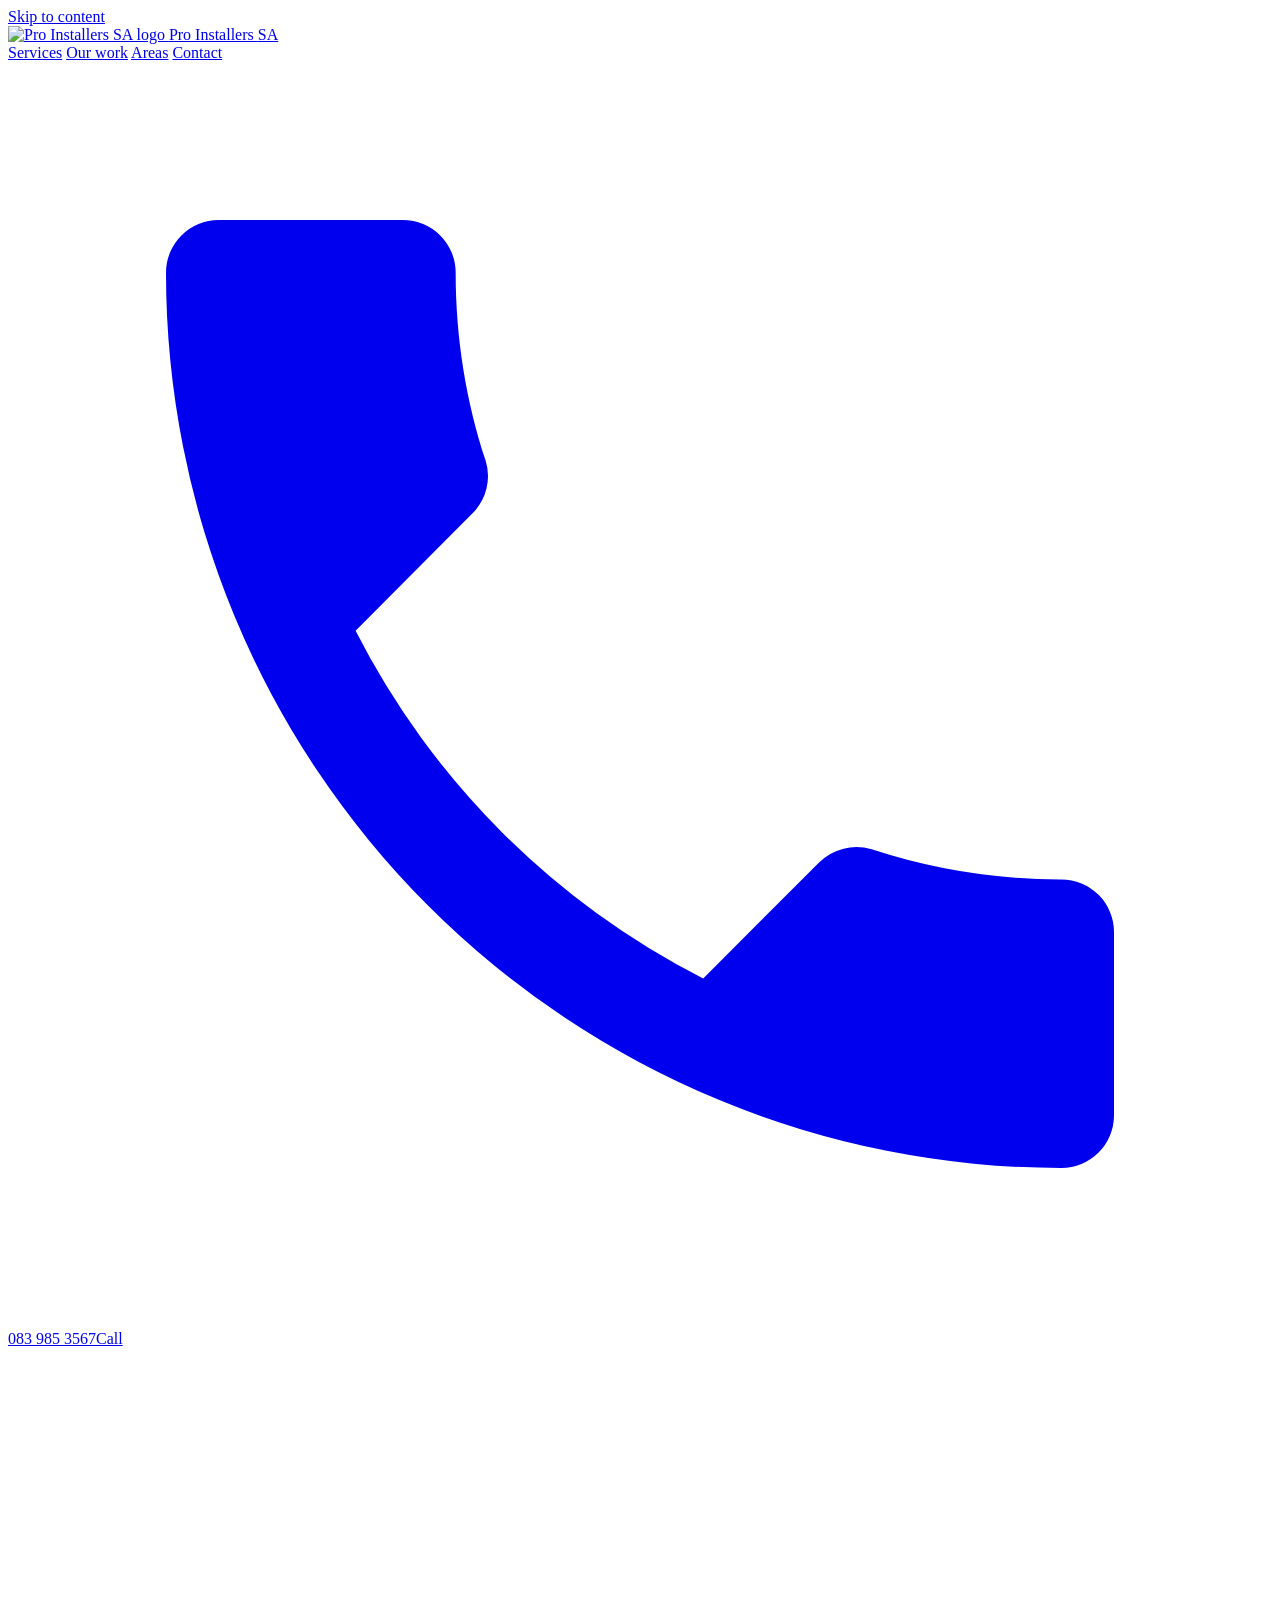
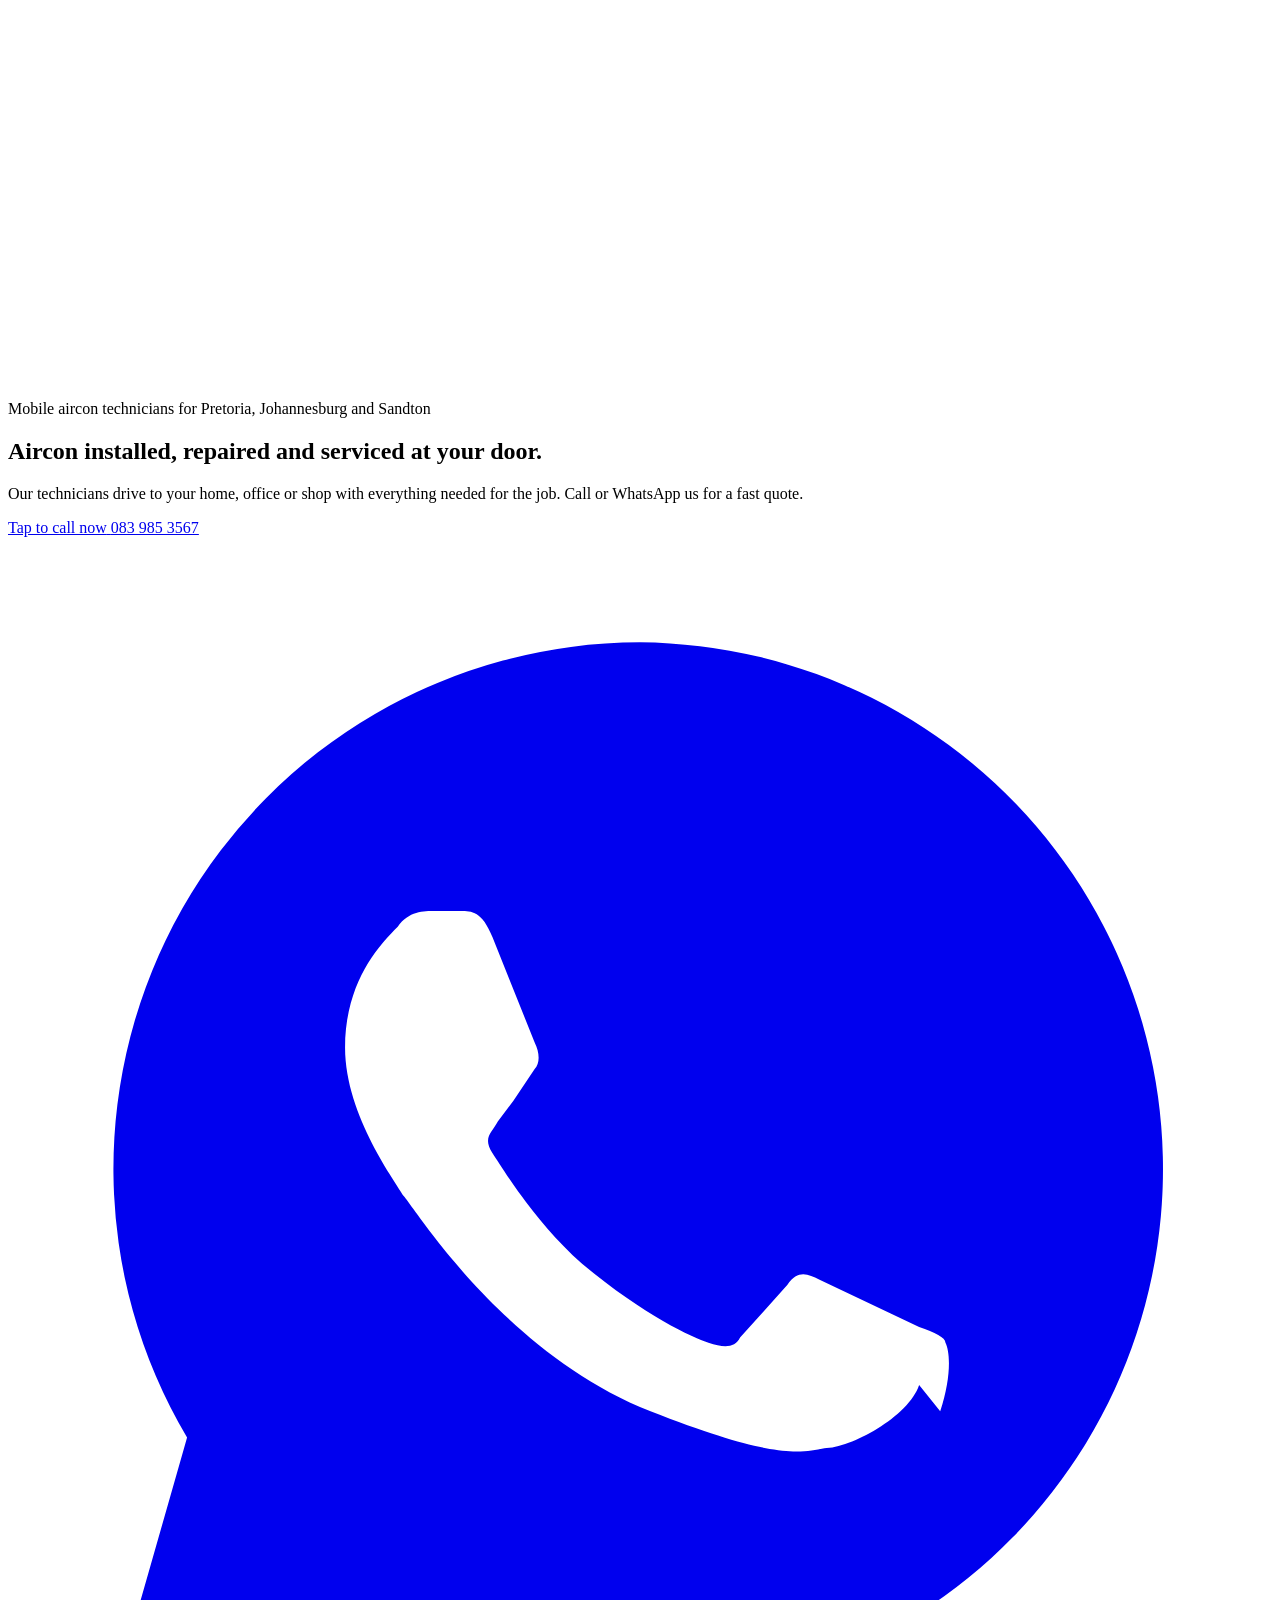
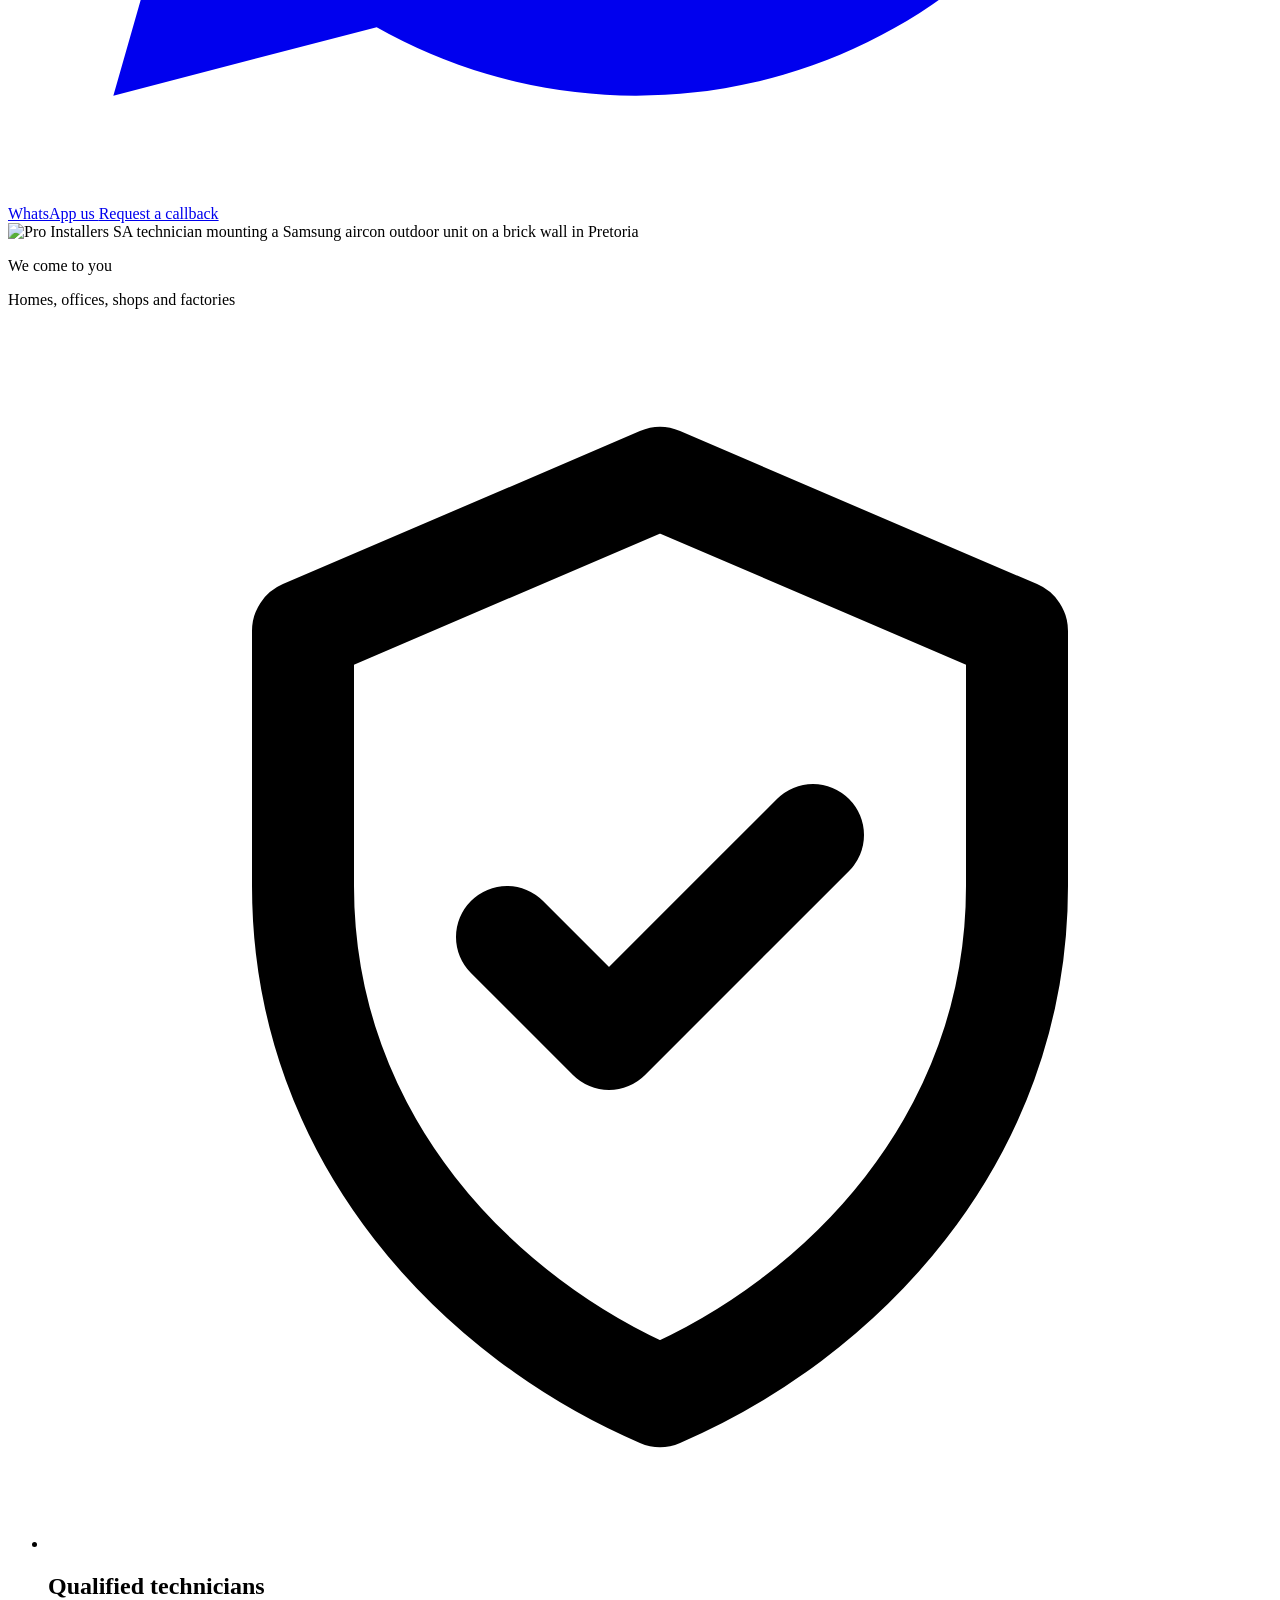
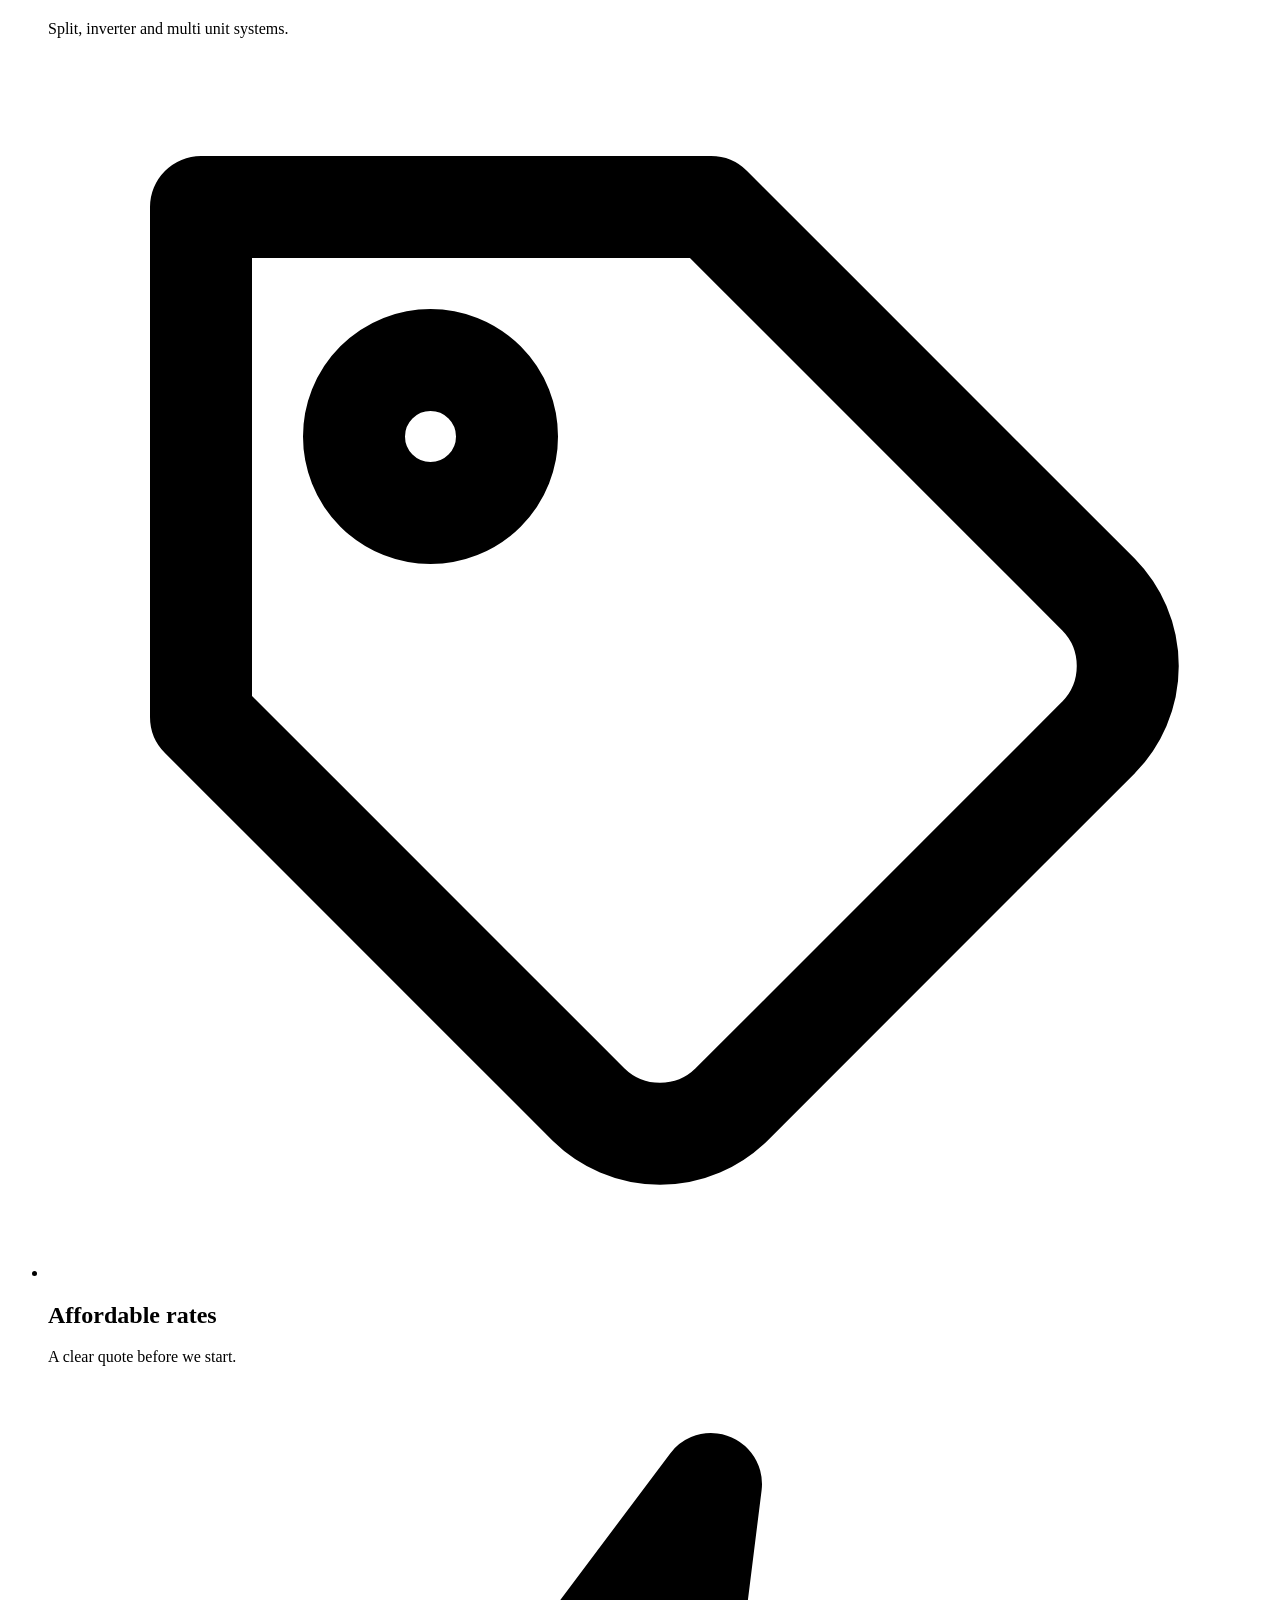
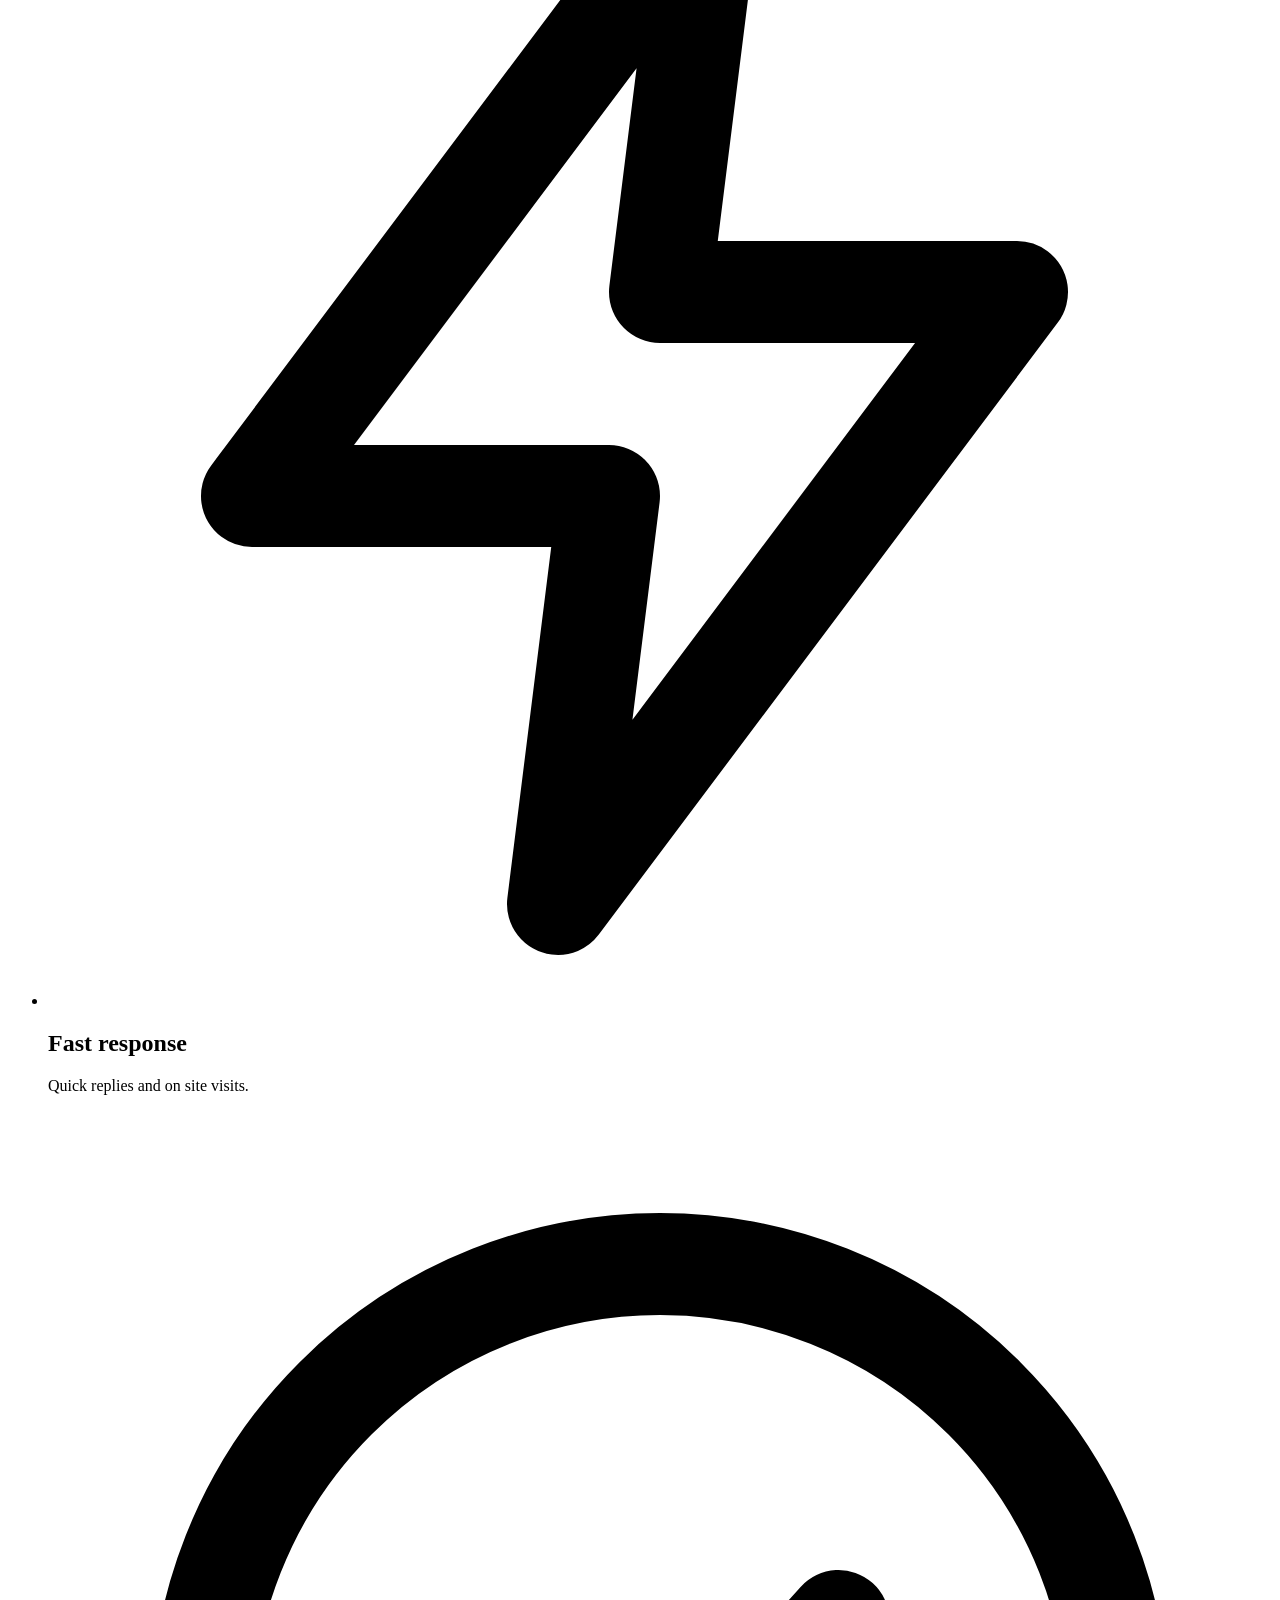
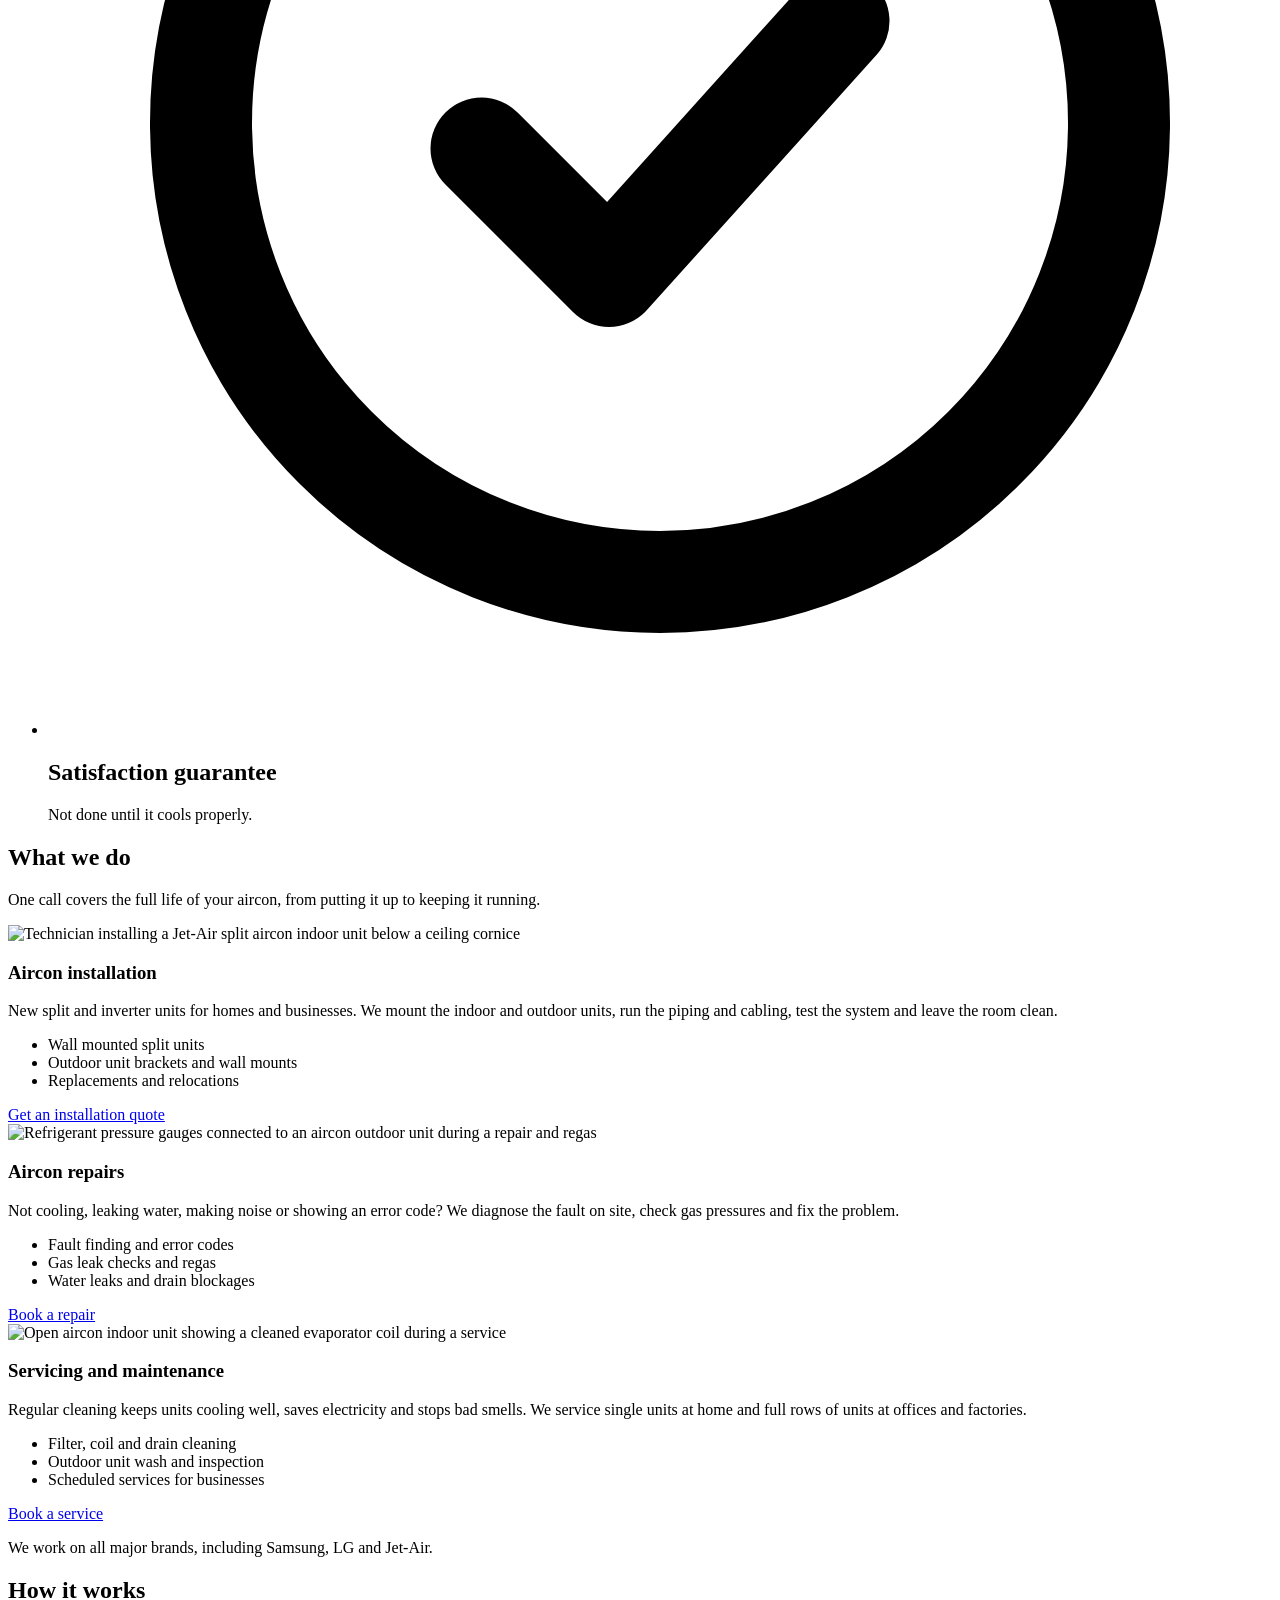
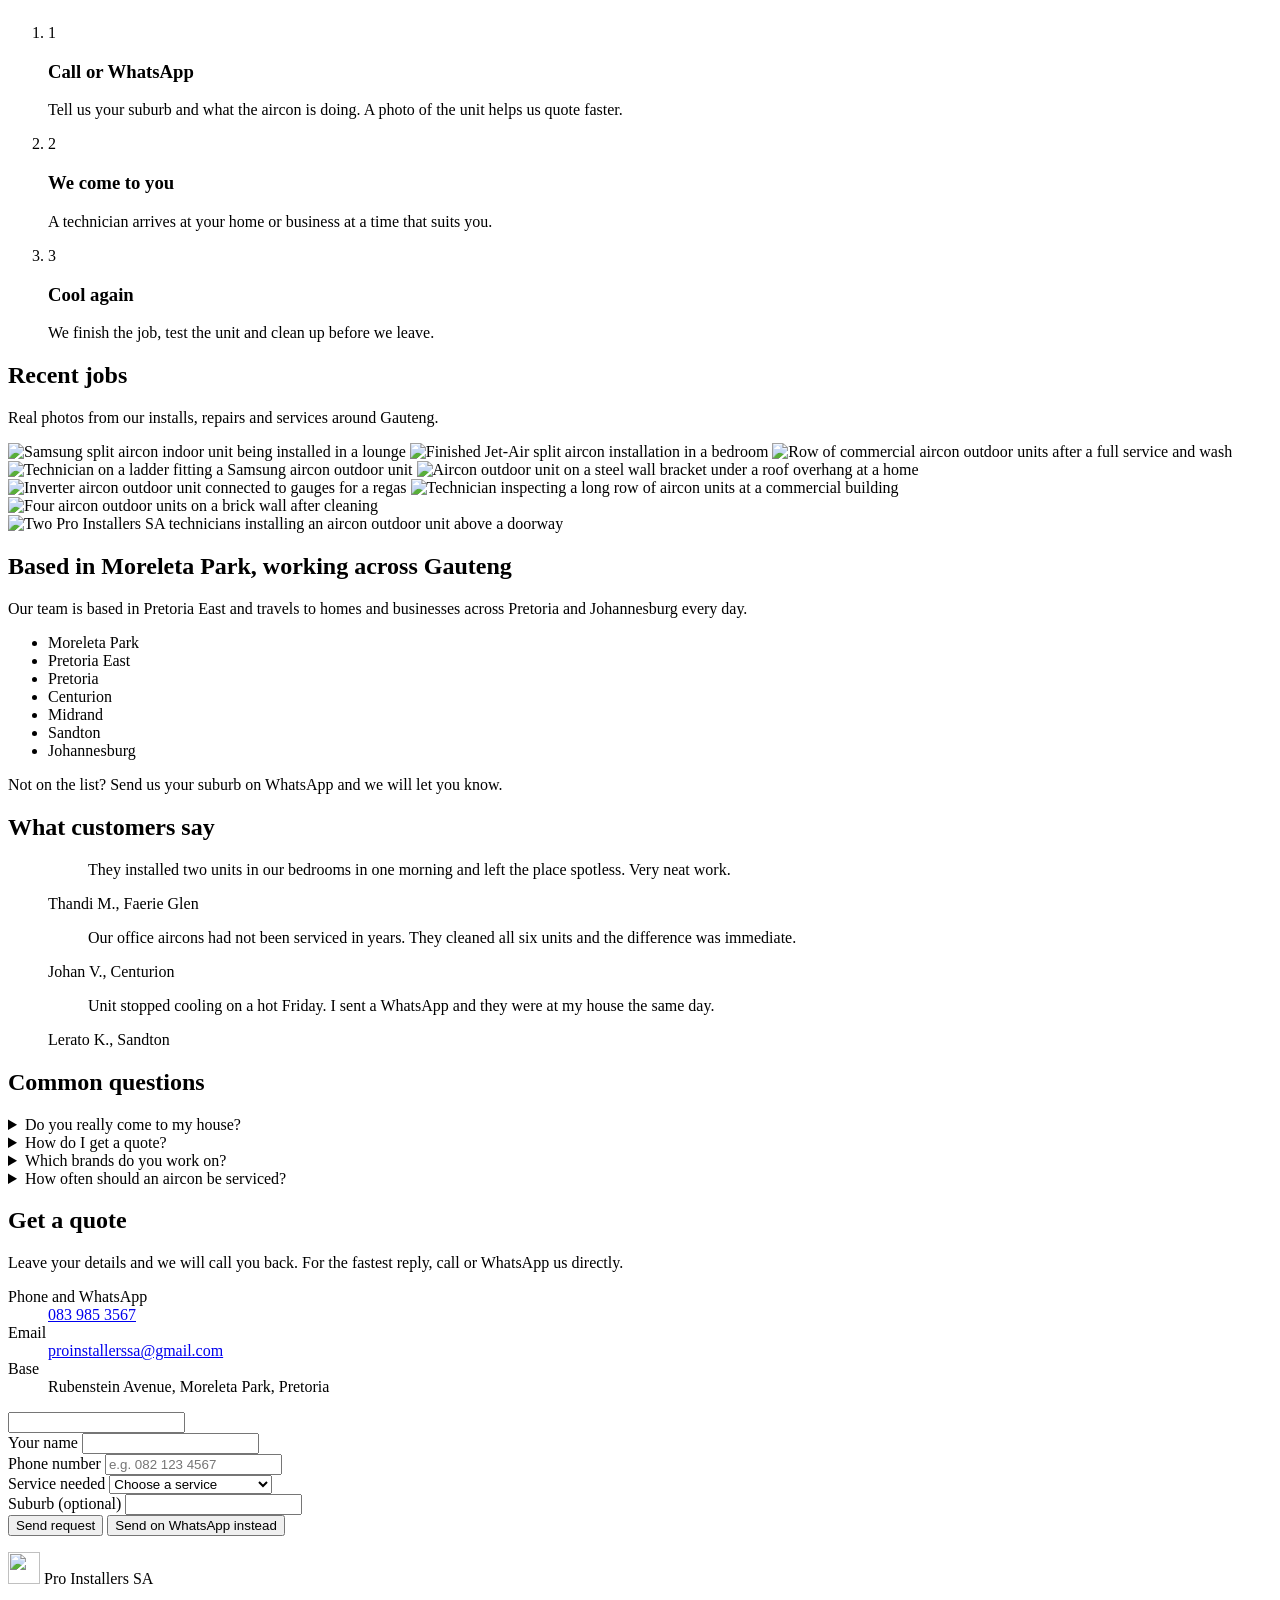
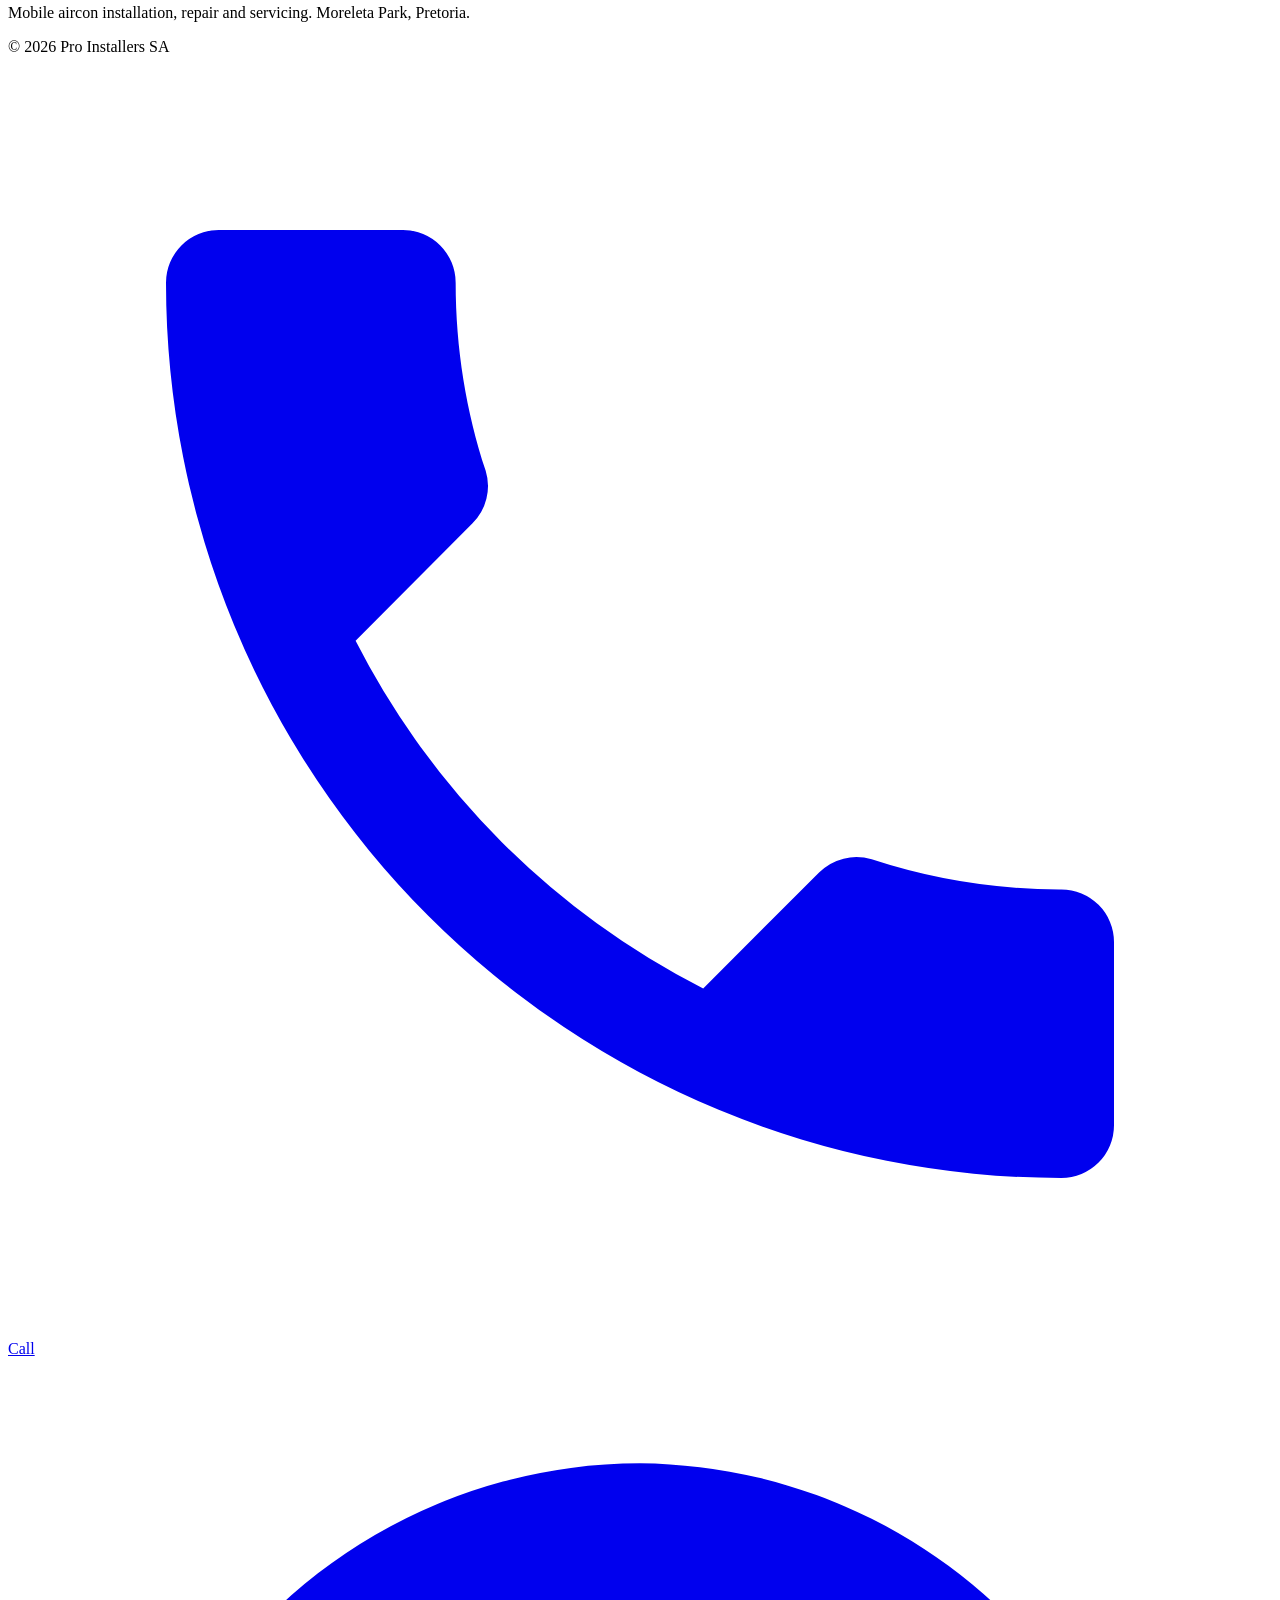
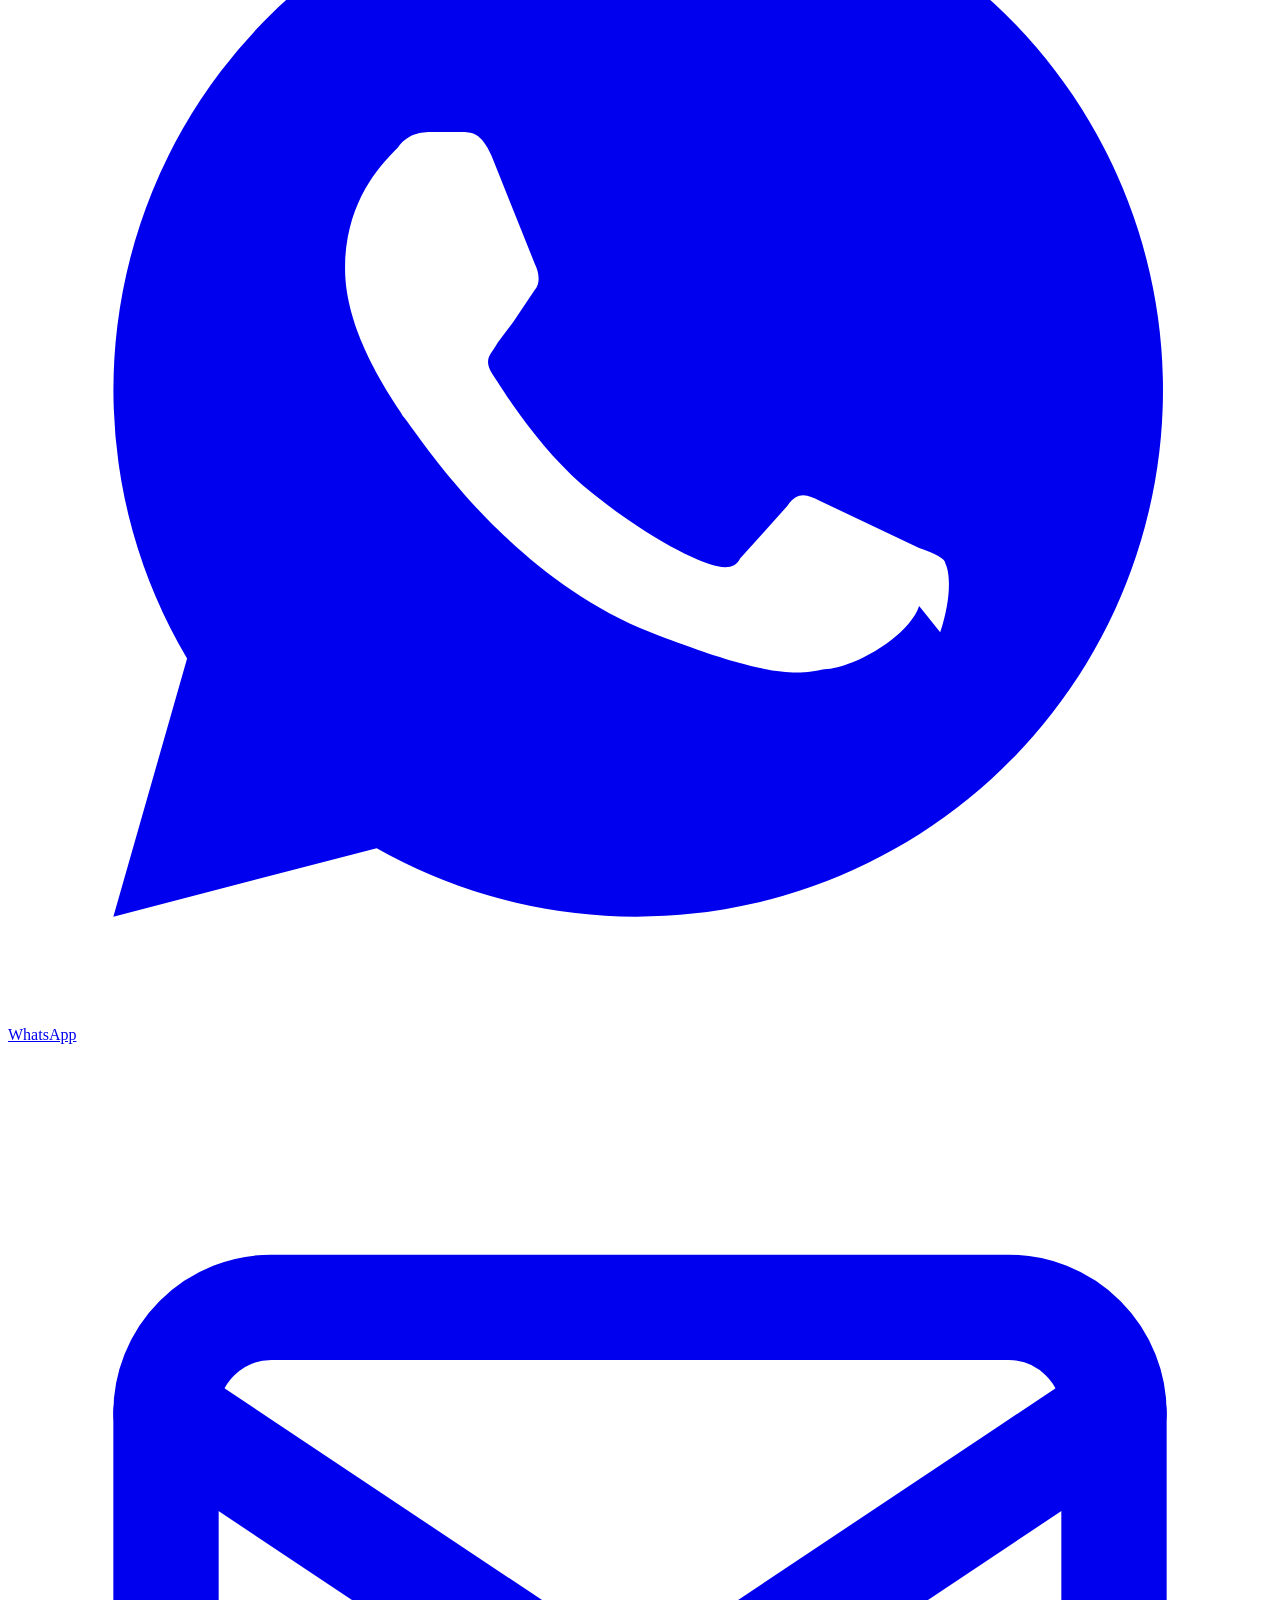
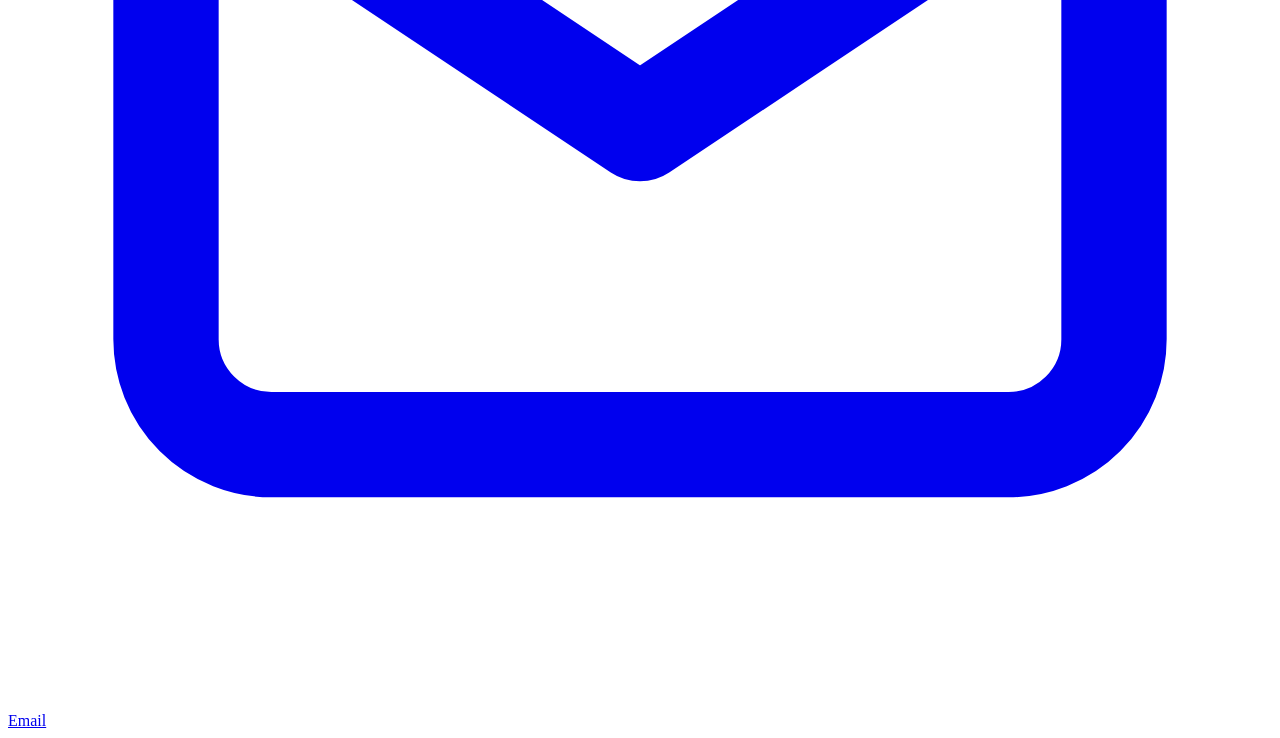
==== index.html @ dfb33213 "Pro Installers Website upload to GitHub" ====
<!doctype html>
<html lang="en-ZA">
<head>
  <meta charset="utf-8">
  <meta name="viewport" content="width=device-width, initial-scale=1, viewport-fit=cover">
  <title>Air Conditioning Installation &amp; Repair Johannesburg | Pro Installers SA</title>
  <meta name="description" content="Mobile AC technicians in Johannesburg. We come to you for installations, repairs, and servicing. Call 083 985 3567 for a fast quote.">
  <link rel="canonical" href="https://instafix.co.za/">
  <meta name="theme-color" content="#0E2A47">

  <!-- Open Graph / social sharing -->
  <meta property="og:type" content="website">
  <meta property="og:site_name" content="Pro Installers SA">
  <meta property="og:title" content="Mobile Aircon Installation, Repair and Servicing | Pro Installers SA">
  <meta property="og:description" content="Mobile AC technicians for Pretoria, Johannesburg and Sandton. We come to you. Call 083 985 3567 for a fast quote.">
  <meta property="og:url" content="https://instafix.co.za/">
  <meta property="og:image" content="https://instafix.co.za/images/og-image.jpg">
  <meta property="og:image:width" content="1200">
  <meta property="og:image:height" content="630">
  <meta property="og:locale" content="en_ZA">
  <meta name="twitter:card" content="summary_large_image">

  <link rel="icon" href="/favicon.svg" type="image/svg+xml">
  <link rel="apple-touch-icon" href="/apple-touch-icon.png">

  <link rel="preconnect" href="https://fonts.googleapis.com">
  <link rel="preconnect" href="https://fonts.gstatic.com" crossorigin>
  <link href="https://fonts.googleapis.com/css2?family=Barlow+Condensed:wght@600;700;800&family=Barlow:wght@400;500;600&display=swap" rel="stylesheet">
  <link rel="preload" as="image" href="/images/hero.jpg">
  <link rel="stylesheet" href="/assets/css/style.css">

  <!-- GOOGLE ADS / ANALYTICS: paste the gtag.js snippet from Google Ads here (see README) -->

  <script type="application/ld+json">
  {
    "@context": "https://schema.org",
    "@type": "HVACBusiness",
    "name": "Pro Installers SA",
    "url": "https://instafix.co.za/",
    "logo": "https://instafix.co.za/images/logo.png",
    "image": "https://instafix.co.za/images/og-image.jpg",
    "description": "Mobile air conditioning installation, repair and maintenance. Technicians come to homes and businesses across Pretoria, Johannesburg and Sandton.",
    "telephone": "+27839853567",
    "email": "proinstallerssa@gmail.com",
    "address": {
      "@type": "PostalAddress",
      "streetAddress": "Rubenstein Avenue",
      "addressLocality": "Moreleta Park",
      "addressRegion": "Gauteng",
      "addressCountry": "ZA"
    },
    "areaServed": [
      {"@type": "City", "name": "Pretoria"},
      {"@type": "City", "name": "Johannesburg"},
      {"@type": "City", "name": "Sandton"},
      {"@type": "City", "name": "Centurion"},
      {"@type": "City", "name": "Midrand"}
    ],
    "hasOfferCatalog": {
      "@type": "OfferCatalog",
      "name": "Air conditioning services",
      "itemListElement": [
        {"@type": "Offer", "itemOffered": {"@type": "Service", "name": "Air conditioner installation"}},
        {"@type": "Offer", "itemOffered": {"@type": "Service", "name": "Air conditioner repair and regas"}},
        {"@type": "Offer", "itemOffered": {"@type": "Service", "name": "Air conditioner servicing and maintenance"}}
      ]
    }
  }
  </script>
</head>
<body class="bg-white text-ink font-body antialiased pb-[calc(4.5rem+env(safe-area-inset-bottom))] lg:pb-0">

  <a href="#main" class="sr-only focus:not-sr-only focus:fixed focus:top-3 focus:left-3 focus:z-50 focus:bg-white focus:px-4 focus:py-2 focus:rounded">Skip to content</a>

  <!-- Header -->
  <header class="sticky top-0 z-40 bg-ink/95 backdrop-blur text-white pt-[env(safe-area-inset-top)]">
    <div class="mx-auto max-w-6xl px-4 h-16 flex items-center justify-between gap-4">
      <a href="#top" class="flex items-center gap-2.5 shrink-0" aria-label="Pro Installers SA home">
        <img src="/images/logo.svg" alt="Pro Installers SA logo" width="36" height="36" class="size-9">
        <span class="font-display font-bold text-xl tracking-wide leading-none">Pro Installers <span class="text-flame-bright">SA</span></span>
      </a>
      <nav class="hidden lg:flex items-center gap-7 text-sm font-medium text-white/80" aria-label="Main">
        <a href="#services" class="hover:text-white">Services</a>
        <a href="#work" class="hover:text-white">Our work</a>
        <a href="#areas" class="hover:text-white">Areas</a>
        <a href="#contact" class="hover:text-white">Contact</a>
      </nav>
      <a href="tel:0839853567" class="btn-call inline-flex items-center gap-2 whitespace-nowrap rounded-full px-4 py-2 text-sm font-semibold" data-track="call_header">
        <svg class="size-4" viewBox="0 0 24 24" fill="currentColor" aria-hidden="true"><path d="M6.6 10.8a15.1 15.1 0 0 0 6.6 6.6l2.2-2.2a1 1 0 0 1 1-.25 11.4 11.4 0 0 0 3.6.57 1 1 0 0 1 1 1V20a1 1 0 0 1-1 1A17 17 0 0 1 3 4a1 1 0 0 1 1-1h3.5a1 1 0 0 1 1 1c0 1.25.2 2.45.57 3.57a1 1 0 0 1-.25 1z"/></svg>
        <span class="hidden sm:inline">083 985 3567</span><span class="sm:hidden">Call</span>
      </a>
    </div>
  </header>

  <main id="main">

    <!-- Hero -->
    <section id="top" class="relative overflow-hidden bg-ink text-white">
      <svg class="absolute -right-24 top-10 w-[36rem] opacity-[0.07] pointer-events-none" viewBox="0 0 400 200" aria-hidden="true">
        <path d="M0 50c50-40 100 40 150 0s100 40 150 0 100 40 150 0M0 100c50-40 100 40 150 0s100 40 150 0 100 40 150 0M0 150c50-40 100 40 150 0s100 40 150 0 100 40 150 0" fill="none" stroke="#fff" stroke-width="14" stroke-linecap="round"/>
      </svg>
      <div class="relative mx-auto max-w-6xl px-4 pt-8 pb-10 md:pt-12 md:pb-14 lg:py-16 grid lg:grid-cols-[1.1fr_0.9fr] gap-8 lg:gap-12 items-center">
        <div>
          <p class="text-ice font-semibold">Mobile aircon technicians for Pretoria, Johannesburg and Sandton</p>
          <h1 class="mt-3 font-display font-extrabold text-[2.6rem] leading-[1.02] sm:text-6xl lg:text-[4.2rem] tracking-tight">
            Aircon installed, repaired and serviced at your door.
          </h1>
          <p class="mt-4 text-lg text-white/80 max-w-xl">
            Our technicians drive to your home, office or shop with everything needed for the job. Call or WhatsApp us for a fast quote.
          </p>

          <a href="tel:0839853567" class="btn-call mt-7 flex sm:inline-flex flex-col items-start rounded-2xl px-6 py-4 shadow-lg shadow-black/30" data-track="call_hero">
            <span class="text-sm font-semibold text-white/85">Tap to call now</span>
            <span class="font-display font-extrabold text-[clamp(2rem,9.5vw,3rem)] whitespace-nowrap leading-none tracking-wide">083 985 3567</span>
          </a>
          <div class="mt-3 flex flex-wrap gap-3">
            <a href="https://wa.me/27839853567?text=Hi%20Pro%20Installers%20SA%2C%20I%20need%20help%20with%20my%20aircon." class="btn-wa inline-flex items-center gap-2 rounded-full px-5 py-3 font-semibold" data-track="whatsapp_hero">
              <svg class="size-5" viewBox="0 0 24 24" fill="currentColor" aria-hidden="true"><path d="M12 2a10 10 0 0 0-8.6 15.1L2 22l5-1.3A10 10 0 1 0 12 2zm5.3 14.1c-.2.6-1.3 1.2-1.8 1.2-.5.1-1 .2-3.3-.7-2.8-1.1-4.5-3.9-4.7-4.1-.1-.2-1.1-1.5-1.1-2.8s.7-2 1-2.3c.2-.3.5-.3.7-.3h.5c.2 0 .4 0 .6.5l.8 2c.1.2.1.4 0 .5l-.4.6-.3.4c-.1.2-.3.3-.1.6.2.3.8 1.3 1.7 2.1 1.2 1 2.1 1.4 2.4 1.5.3.1.5.1.6-.1l.9-1c.2-.3.4-.2.6-.1l1.9.9c.3.1.5.2.5.3.1.2.1.7-.1 1.3z"/></svg>
              WhatsApp us
            </a>
            <a href="#contact" class="inline-flex items-center rounded-full px-5 py-3 font-semibold border border-white/30 hover:bg-white/10">Request a callback</a>
          </div>
        </div>

        <div class="relative">
          <img src="/images/hero.jpg" width="960" height="1280"
               alt="Pro Installers SA technician mounting a Samsung aircon outdoor unit on a brick wall in Pretoria"
               class="w-full max-h-[34rem] md:max-h-[26rem] lg:max-h-[34rem] object-cover object-[center_30%] rounded-3xl ring-1 ring-white/10" fetchpriority="high">
          <div class="absolute left-4 bottom-4 right-4 sm:right-auto bg-white text-ink rounded-2xl px-4 py-3 shadow-xl">
            <p class="font-display font-bold text-lg leading-tight">We come to you</p>
            <p class="text-sm text-ink/70">Homes, offices, shops and factories</p>
          </div>
        </div>
      </div>
    </section>

    <!-- Trust signals -->
    <section aria-label="Why choose us" class="bg-frost border-b border-ink/5">
      <ul class="mx-auto max-w-6xl px-4 py-8 grid grid-cols-2 lg:grid-cols-4 gap-x-5 gap-y-6">
        <li class="flex gap-3">
          <svg class="size-7 shrink-0 text-sky" viewBox="0 0 24 24" fill="none" stroke="currentColor" stroke-width="2" stroke-linecap="round" stroke-linejoin="round" aria-hidden="true"><path d="M12 3l7 3v5c0 5-3.5 8.5-7 10-3.5-1.5-7-5-7-10V6z"/><path d="M9 12l2 2 4-4"/></svg>
          <div><h2 class="font-display font-bold text-lg leading-tight">Qualified technicians</h2><p class="text-sm text-ink/70 mt-1">Split, inverter and multi unit systems.</p></div>
        </li>
        <li class="flex gap-3">
          <svg class="size-7 shrink-0 text-sky" viewBox="0 0 24 24" fill="none" stroke="currentColor" stroke-width="2" stroke-linecap="round" stroke-linejoin="round" aria-hidden="true"><path d="M20.6 13.4l-7.2 7.2a2 2 0 0 1-2.8 0L3 13V3h10l7.6 7.6a2 2 0 0 1 0 2.8z"/><circle cx="7.5" cy="7.5" r="1.5"/></svg>
          <div><h2 class="font-display font-bold text-lg leading-tight">Affordable rates</h2><p class="text-sm text-ink/70 mt-1">A clear quote before we start.</p></div>
        </li>
        <li class="flex gap-3">
          <svg class="size-7 shrink-0 text-sky" viewBox="0 0 24 24" fill="none" stroke="currentColor" stroke-width="2" stroke-linecap="round" stroke-linejoin="round" aria-hidden="true"><path d="M13 2L4 14h7l-1 8 9-12h-7z"/></svg>
          <div><h2 class="font-display font-bold text-lg leading-tight">Fast response</h2><p class="text-sm text-ink/70 mt-1">Quick replies and on site visits.</p></div>
        </li>
        <li class="flex gap-3">
          <svg class="size-7 shrink-0 text-sky" viewBox="0 0 24 24" fill="none" stroke="currentColor" stroke-width="2" stroke-linecap="round" stroke-linejoin="round" aria-hidden="true"><circle cx="12" cy="12" r="9"/><path d="M8.5 12.5l2.5 2.5 4.5-5"/></svg>
          <div><h2 class="font-display font-bold text-lg leading-tight">Satisfaction guarantee</h2><p class="text-sm text-ink/70 mt-1">Not done until it cools properly.</p></div>
        </li>
      </ul>
    </section>

    <!-- Services -->
    <section id="services" class="scroll-mt-16 mx-auto max-w-6xl px-4 py-14 md:py-20">
      <h2 class="font-display font-extrabold text-4xl md:text-5xl tracking-tight">What we do</h2>
      <p class="mt-3 text-lg text-ink/70 max-w-2xl">One call covers the full life of your aircon, from putting it up to keeping it running.</p>

      <div class="mt-10 grid gap-10 lg:gap-8 lg:grid-cols-3">
        <article class="flex flex-col md:grid md:grid-cols-[2fr_3fr] md:gap-8 lg:flex lg:gap-0">
          <img src="/images/service-install.jpg" width="800" height="600" loading="lazy" class="rounded-2xl aspect-[4/3] w-full object-cover"
               alt="Technician installing a Jet-Air split aircon indoor unit below a ceiling cornice">
          <div class="flex flex-col">
          <h3 class="mt-5 md:mt-0 lg:mt-5 font-display font-bold text-2xl">Aircon installation</h3>
          <p class="mt-2 text-ink/75">New split and inverter units for homes and businesses. We mount the indoor and outdoor units, run the piping and cabling, test the system and leave the room clean.</p>
          <ul class="mt-3 space-y-1 text-sm text-ink/80">
            <li class="tick">Wall mounted split units</li>
            <li class="tick">Outdoor unit brackets and wall mounts</li>
            <li class="tick">Replacements and relocations</li>
          </ul>
          <a href="https://wa.me/27839853567?text=Hi%20Pro%20Installers%20SA%2C%20I%20would%20like%20a%20quote%20for%20an%20aircon%20installation." class="lg:mt-auto pt-5 font-semibold text-flame underline underline-offset-4 decoration-2 hover:text-flame-dark" data-track="whatsapp_install">Get an installation quote</a>
          </div>
        </article>

        <article class="flex flex-col md:grid md:grid-cols-[2fr_3fr] md:gap-8 lg:flex lg:gap-0">
          <img src="/images/service-repair.jpg" width="800" height="600" loading="lazy" class="rounded-2xl aspect-[4/3] w-full object-cover"
               alt="Refrigerant pressure gauges connected to an aircon outdoor unit during a repair and regas">
          <div class="flex flex-col">
          <h3 class="mt-5 md:mt-0 lg:mt-5 font-display font-bold text-2xl">Aircon repairs</h3>
          <p class="mt-2 text-ink/75">Not cooling, leaking water, making noise or showing an error code? We diagnose the fault on site, check gas pressures and fix the problem.</p>
          <ul class="mt-3 space-y-1 text-sm text-ink/80">
            <li class="tick">Fault finding and error codes</li>
            <li class="tick">Gas leak checks and regas</li>
            <li class="tick">Water leaks and drain blockages</li>
          </ul>
          <a href="https://wa.me/27839853567?text=Hi%20Pro%20Installers%20SA%2C%20my%20aircon%20needs%20a%20repair." class="lg:mt-auto pt-5 font-semibold text-flame underline underline-offset-4 decoration-2 hover:text-flame-dark" data-track="whatsapp_repair">Book a repair</a>
          </div>
        </article>

        <article class="flex flex-col md:grid md:grid-cols-[2fr_3fr] md:gap-8 lg:flex lg:gap-0">
          <img src="/images/service-maintenance.jpg" width="800" height="600" loading="lazy" class="rounded-2xl aspect-[4/3] w-full object-cover"
               alt="Open aircon indoor unit showing a cleaned evaporator coil during a service">
          <div class="flex flex-col">
          <h3 class="mt-5 md:mt-0 lg:mt-5 font-display font-bold text-2xl">Servicing and maintenance</h3>
          <p class="mt-2 text-ink/75">Regular cleaning keeps units cooling well, saves electricity and stops bad smells. We service single units at home and full rows of units at offices and factories.</p>
          <ul class="mt-3 space-y-1 text-sm text-ink/80">
            <li class="tick">Filter, coil and drain cleaning</li>
            <li class="tick">Outdoor unit wash and inspection</li>
            <li class="tick">Scheduled services for businesses</li>
          </ul>
          <a href="https://wa.me/27839853567?text=Hi%20Pro%20Installers%20SA%2C%20I%20would%20like%20to%20book%20an%20aircon%20service." class="lg:mt-auto pt-5 font-semibold text-flame underline underline-offset-4 decoration-2 hover:text-flame-dark" data-track="whatsapp_service">Book a service</a>
          </div>
        </article>
      </div>

      <p class="mt-10 text-ink/70">We work on all major brands, including Samsung, LG and Jet-Air.</p>
    </section>

    <!-- How it works -->
    <section class="bg-ink text-white">
      <div class="mx-auto max-w-6xl px-4 py-14 md:py-16">
        <h2 class="font-display font-extrabold text-4xl md:text-5xl tracking-tight">How it works</h2>
        <ol class="mt-8 grid gap-8 md:grid-cols-3">
          <li>
            <span class="font-display font-extrabold text-6xl text-flame-bright leading-none">1</span>
            <h3 class="mt-2 font-display font-bold text-2xl">Call or WhatsApp</h3>
            <p class="mt-1 text-white/75">Tell us your suburb and what the aircon is doing. A photo of the unit helps us quote faster.</p>
          </li>
          <li>
            <span class="font-display font-extrabold text-6xl text-flame-bright leading-none">2</span>
            <h3 class="mt-2 font-display font-bold text-2xl">We come to you</h3>
            <p class="mt-1 text-white/75">A technician arrives at your home or business at a time that suits you.</p>
          </li>
          <li>
            <span class="font-display font-extrabold text-6xl text-flame-bright leading-none">3</span>
            <h3 class="mt-2 font-display font-bold text-2xl">Cool again</h3>
            <p class="mt-1 text-white/75">We finish the job, test the unit and clean up before we leave.</p>
          </li>
        </ol>
      </div>
    </section>

    <!-- Recent work -->
    <section id="work" class="scroll-mt-16 mx-auto max-w-6xl px-4 py-14 md:py-20">
      <h2 class="font-display font-extrabold text-4xl md:text-5xl tracking-tight">Recent jobs</h2>
      <p class="mt-3 text-lg text-ink/70 max-w-2xl">Real photos from our installs, repairs and services around Gauteng.</p>
      <div class="mt-8 grid grid-cols-2 md:grid-cols-4 gap-2 sm:gap-3">
        <img src="/images/work/indoor-unit-install.jpg" width="800" height="800" loading="lazy" class="rounded-xl aspect-square object-cover" alt="Samsung split aircon indoor unit being installed in a lounge">
        <img src="/images/work/jet-air-split-unit.jpg" width="800" height="800" loading="lazy" class="rounded-xl aspect-square object-cover" alt="Finished Jet-Air split aircon installation in a bedroom">
        <img src="/images/work/commercial-units-serviced.jpg" width="800" height="800" loading="lazy" class="rounded-xl aspect-square object-cover" alt="Row of commercial aircon outdoor units after a full service and wash">
        <img src="/images/work/samsung-outdoor-unit.jpg" width="800" height="800" loading="lazy" class="rounded-xl aspect-square object-cover" alt="Technician on a ladder fitting a Samsung aircon outdoor unit">
        <img src="/images/work/outdoor-unit-bracket.jpg" width="800" height="800" loading="lazy" class="rounded-xl aspect-square object-cover" alt="Aircon outdoor unit on a steel wall bracket under a roof overhang at a home">
        <img src="/images/work/inverter-regas.jpg" width="800" height="800" loading="lazy" class="rounded-xl aspect-square object-cover" alt="Inverter aircon outdoor unit connected to gauges for a regas">
        <img src="/images/work/commercial-site.jpg" width="800" height="800" loading="lazy" class="rounded-xl aspect-square object-cover" alt="Technician inspecting a long row of aircon units at a commercial building">
        <img src="/images/work/units-after-cleaning.jpg" width="800" height="800" loading="lazy" class="rounded-xl aspect-square object-cover" alt="Four aircon outdoor units on a brick wall after cleaning">
      </div>
    </section>

    <!-- Team + areas -->
    <section id="areas" class="scroll-mt-16 bg-frost">
      <div class="mx-auto max-w-6xl px-4 py-14 md:py-20 grid lg:grid-cols-2 gap-10 items-center">
        <img src="/images/team.jpg" width="750" height="1000" loading="lazy" class="rounded-3xl w-full max-h-[32rem] md:max-h-[24rem] lg:max-h-[32rem] object-cover object-[center_25%]"
             alt="Two Pro Installers SA technicians installing an aircon outdoor unit above a doorway">
        <div>
          <h2 class="font-display font-extrabold text-4xl md:text-5xl tracking-tight">Based in Moreleta Park, working across Gauteng</h2>
          <p class="mt-4 text-lg text-ink/75">Our team is based in Pretoria East and travels to homes and businesses across Pretoria and Johannesburg every day.</p>
          <ul class="mt-6 flex flex-wrap gap-2" aria-label="Service areas">
            <li class="area">Moreleta Park</li>
            <li class="area">Pretoria East</li>
            <li class="area">Pretoria</li>
            <li class="area">Centurion</li>
            <li class="area">Midrand</li>
            <li class="area">Sandton</li>
            <li class="area">Johannesburg</li>
          </ul>
          <p class="mt-5 text-ink/70">Not on the list? Send us your suburb on WhatsApp and we will let you know.</p>
        </div>
      </div>
    </section>

    <!-- Testimonials: PLACEHOLDERS. Replace with real Google reviews before running ads (see README). -->
    <section class="mx-auto max-w-6xl px-4 py-14 md:py-20">
      <h2 class="font-display font-extrabold text-4xl md:text-5xl tracking-tight">What customers say</h2>
      <div class="mt-8 grid gap-6 lg:grid-cols-3">
        <figure class="quote">
          <blockquote>They installed two units in our bedrooms in one morning and left the place spotless. Very neat work.</blockquote>
          <figcaption>Thandi M., Faerie Glen</figcaption>
        </figure>
        <figure class="quote">
          <blockquote>Our office aircons had not been serviced in years. They cleaned all six units and the difference was immediate.</blockquote>
          <figcaption>Johan V., Centurion</figcaption>
        </figure>
        <figure class="quote">
          <blockquote>Unit stopped cooling on a hot Friday. I sent a WhatsApp and they were at my house the same day.</blockquote>
          <figcaption>Lerato K., Sandton</figcaption>
        </figure>
      </div>
    </section>

    <!-- FAQ -->
    <section class="bg-frost">
      <div class="mx-auto max-w-3xl px-4 py-14 md:py-16">
        <h2 class="font-display font-extrabold text-4xl md:text-5xl tracking-tight">Common questions</h2>
        <div class="mt-8 divide-y divide-ink/10 border-y border-ink/10">
          <details class="faq group">
            <summary>Do you really come to my house?</summary>
            <p>Yes. We are a mobile service, so every installation, repair and service is done at your home or business.</p>
          </details>
          <details class="faq group">
            <summary>How do I get a quote?</summary>
            <p>Call or WhatsApp 083 985 3567 with your suburb and what you need. For repairs, a photo of the unit and any error code on the display helps us quote faster.</p>
          </details>
          <details class="faq group">
            <summary>Which brands do you work on?</summary>
            <p>All major brands, including Samsung, LG and Jet-Air, as well as other split and inverter systems.</p>
          </details>
          <details class="faq group">
            <summary>How often should an aircon be serviced?</summary>
            <p>Most units should be cleaned and checked at least once a year. Units that run all day, like in offices and shops, benefit from a service every six months.</p>
          </details>
        </div>
      </div>
    </section>

    <!-- Contact -->
    <section id="contact" class="scroll-mt-16 mx-auto max-w-6xl px-4 py-14 md:py-20 grid md:grid-cols-2 gap-10">
      <div>
        <h2 class="font-display font-extrabold text-4xl md:text-5xl tracking-tight">Get a quote</h2>
        <p class="mt-3 text-lg text-ink/70">Leave your details and we will call you back. For the fastest reply, call or WhatsApp us directly.</p>
        <dl class="mt-8 space-y-4">
          <div><dt class="text-sm text-ink/60">Phone and WhatsApp</dt><dd><a href="tel:0839853567" class="font-display font-bold text-3xl text-ink hover:text-flame" data-track="call_contact">083 985 3567</a></dd></div>
          <div><dt class="text-sm text-ink/60">Email</dt><dd><a href="mailto:proinstallerssa@gmail.com" class="font-semibold text-lg text-sky hover:underline break-all" data-track="email_contact">proinstallerssa@gmail.com</a></dd></div>
          <div><dt class="text-sm text-ink/60">Base</dt><dd class="font-semibold text-lg">Rubenstein Avenue, Moreleta Park, Pretoria</dd></div>
        </dl>
      </div>

      <form id="quote-form" action="https://formsubmit.co/proinstallerssa@gmail.com" method="POST" class="bg-frost rounded-3xl p-5 sm:p-8 space-y-5">
        <input type="hidden" name="_subject" value="New aircon quote request from the website">
        <input type="hidden" name="_template" value="table">
        <input type="hidden" name="_captcha" value="false">
        <input type="hidden" name="_next" id="form-next" value="https://instafix.co.za/thank-you">
        <input type="text" name="_honey" class="hidden" tabindex="-1" autocomplete="off" aria-hidden="true">

        <div>
          <label for="f-name" class="field-label">Your name</label>
          <input id="f-name" name="name" type="text" required autocomplete="name" class="field">
        </div>
        <div>
          <label for="f-phone" class="field-label">Phone number</label>
          <input id="f-phone" name="phone" type="tel" required autocomplete="tel" inputmode="tel" pattern="[0-9 +()]{9,16}" placeholder="e.g. 082 123 4567" class="field">
        </div>
        <div>
          <label for="f-service" class="field-label">Service needed</label>
          <select id="f-service" name="service" required class="field">
            <option value="" disabled selected>Choose a service</option>
            <option>Installation</option>
            <option>Repair</option>
            <option>Service or maintenance</option>
            <option>Something else</option>
          </select>
        </div>
        <div>
          <label for="f-suburb" class="field-label">Suburb <span class="font-normal text-ink/50">(optional)</span></label>
          <input id="f-suburb" name="suburb" type="text" autocomplete="address-level2" class="field">
        </div>
        <button type="submit" class="btn-call w-full rounded-full px-6 py-4 text-lg font-bold">Send request</button>
        <button type="button" id="form-wa" class="btn-wa w-full rounded-full px-6 py-4 text-lg font-bold">Send on WhatsApp instead</button>
        <p id="form-error" class="text-sm text-flame-dark hidden" role="alert"></p>
      </form>
    </section>
  </main>

  <footer class="bg-ink text-white/70">
    <div class="mx-auto max-w-6xl px-4 py-10 flex flex-col lg:flex-row gap-6 lg:items-center lg:justify-between">
      <div class="flex items-center gap-2.5">
        <img src="/images/logo.svg" alt="" width="32" height="32" class="size-8">
        <span class="font-display font-bold text-lg text-white">Pro Installers SA</span>
      </div>
      <p class="text-sm">Mobile aircon installation, repair and servicing. Moreleta Park, Pretoria.</p>
      <p class="text-sm">&copy; <span id="year">2026</span> Pro Installers SA</p>
    </div>
  </footer>

  <!-- Sticky mobile contact bar -->
  <nav class="lg:hidden fixed inset-x-0 bottom-0 z-50 bg-white border-t border-ink/10 shadow-[0_-4px_20px_rgba(14,42,71,0.12)] pb-[env(safe-area-inset-bottom)]" aria-label="Quick contact">
    <div class="grid grid-cols-3 h-[4.5rem] max-w-3xl mx-auto">
      <a href="tel:0839853567" class="bar-btn bg-flame text-white" data-track="call_sticky">
        <svg class="size-6" viewBox="0 0 24 24" fill="currentColor" aria-hidden="true"><path d="M6.6 10.8a15.1 15.1 0 0 0 6.6 6.6l2.2-2.2a1 1 0 0 1 1-.25 11.4 11.4 0 0 0 3.6.57 1 1 0 0 1 1 1V20a1 1 0 0 1-1 1A17 17 0 0 1 3 4a1 1 0 0 1 1-1h3.5a1 1 0 0 1 1 1c0 1.25.2 2.45.57 3.57a1 1 0 0 1-.25 1z"/></svg>
        Call
      </a>
      <a href="https://wa.me/27839853567?text=Hi%20Pro%20Installers%20SA%2C%20I%20need%20help%20with%20my%20aircon." class="bar-btn bg-wa text-white" data-track="whatsapp_sticky">
        <svg class="size-6" viewBox="0 0 24 24" fill="currentColor" aria-hidden="true"><path d="M12 2a10 10 0 0 0-8.6 15.1L2 22l5-1.3A10 10 0 1 0 12 2zm5.3 14.1c-.2.6-1.3 1.2-1.8 1.2-.5.1-1 .2-3.3-.7-2.8-1.1-4.5-3.9-4.7-4.1-.1-.2-1.1-1.5-1.1-2.8s.7-2 1-2.3c.2-.3.5-.3.7-.3h.5c.2 0 .4 0 .6.5l.8 2c.1.2.1.4 0 .5l-.4.6-.3.4c-.1.2-.3.3-.1.6.2.3.8 1.3 1.7 2.1 1.2 1 2.1 1.4 2.4 1.5.3.1.5.1.6-.1l.9-1c.2-.3.4-.2.6-.1l1.9.9c.3.1.5.2.5.3.1.2.1.7-.1 1.3z"/></svg>
        WhatsApp
      </a>
      <a href="mailto:proinstallerssa@gmail.com?subject=Aircon%20quote%20request" class="bar-btn bg-ink text-white" data-track="email_sticky">
        <svg class="size-6" viewBox="0 0 24 24" fill="none" stroke="currentColor" stroke-width="2" stroke-linecap="round" stroke-linejoin="round" aria-hidden="true"><rect x="3" y="5" width="18" height="14" rx="2"/><path d="M3 7l9 6 9-6"/></svg>
        Email
      </a>
    </div>
  </nav>

  <script src="/assets/js/main.js" defer></script>
</body>
</html>
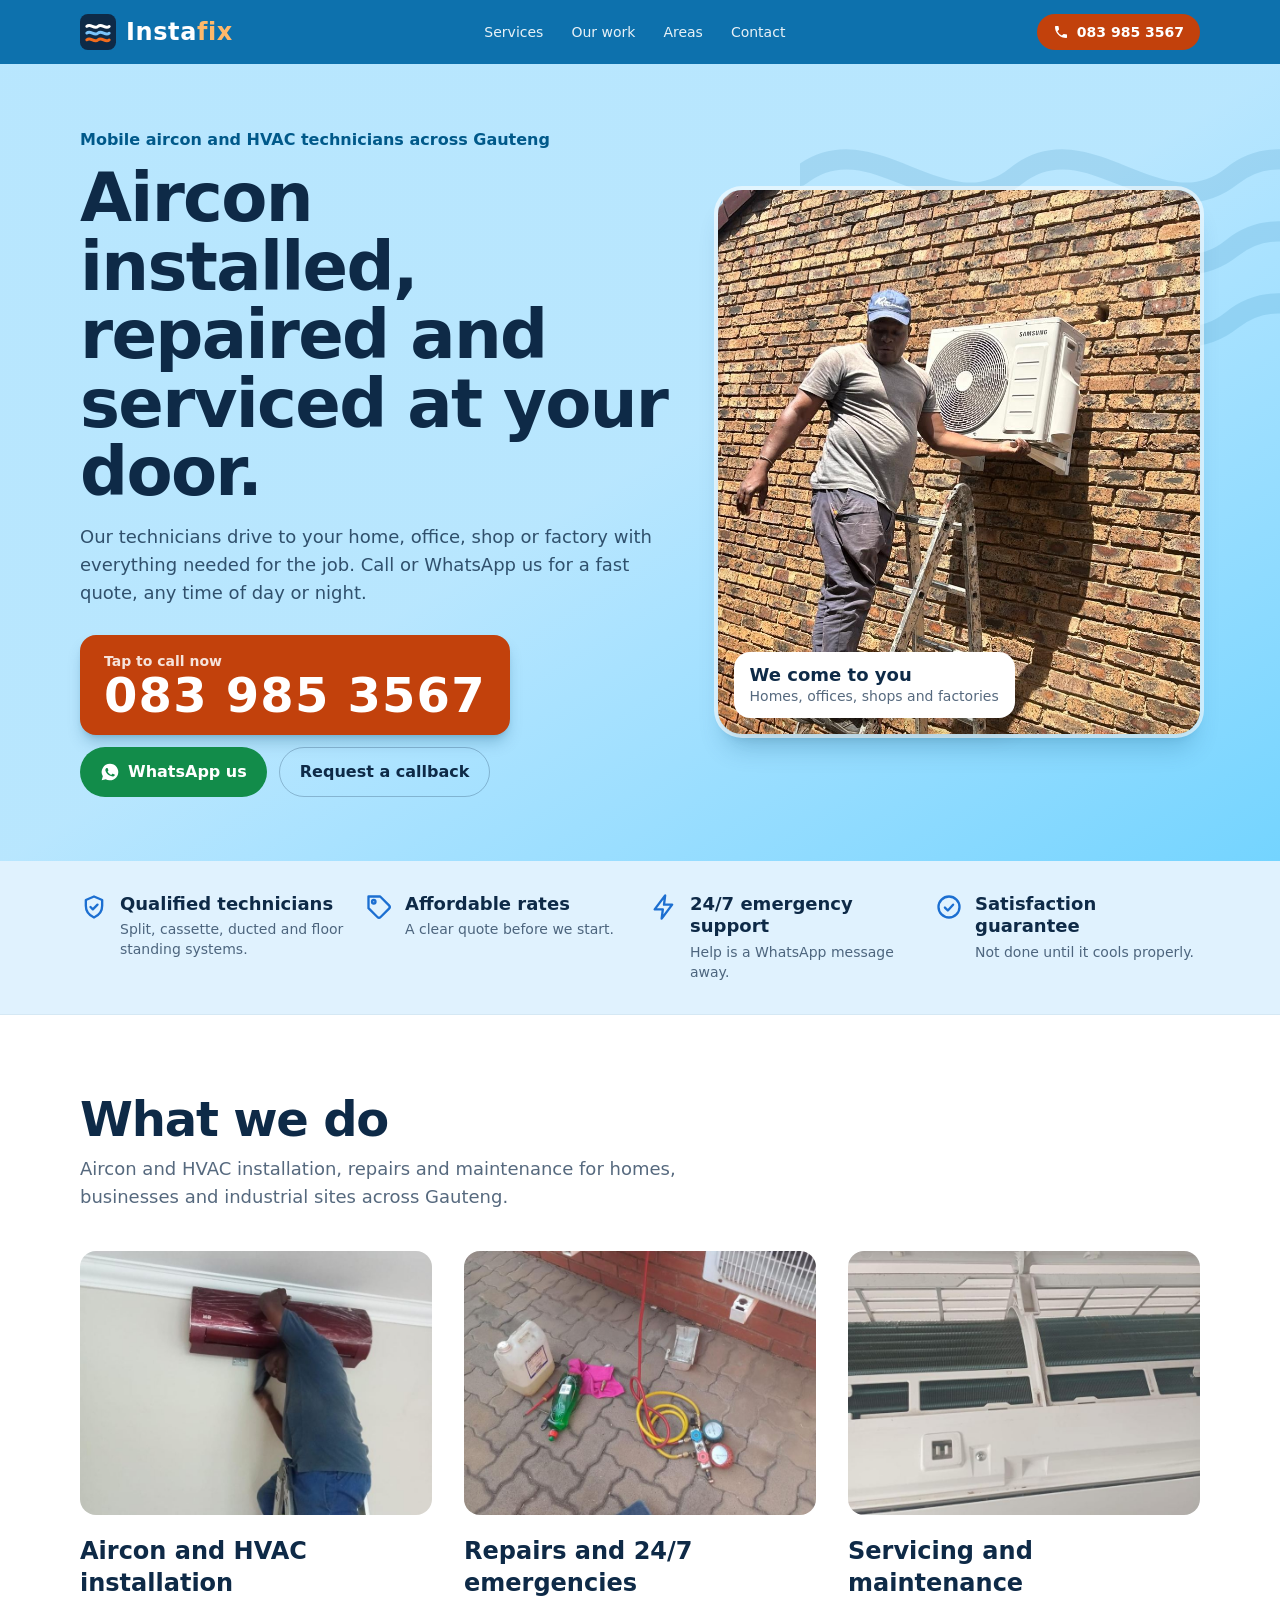
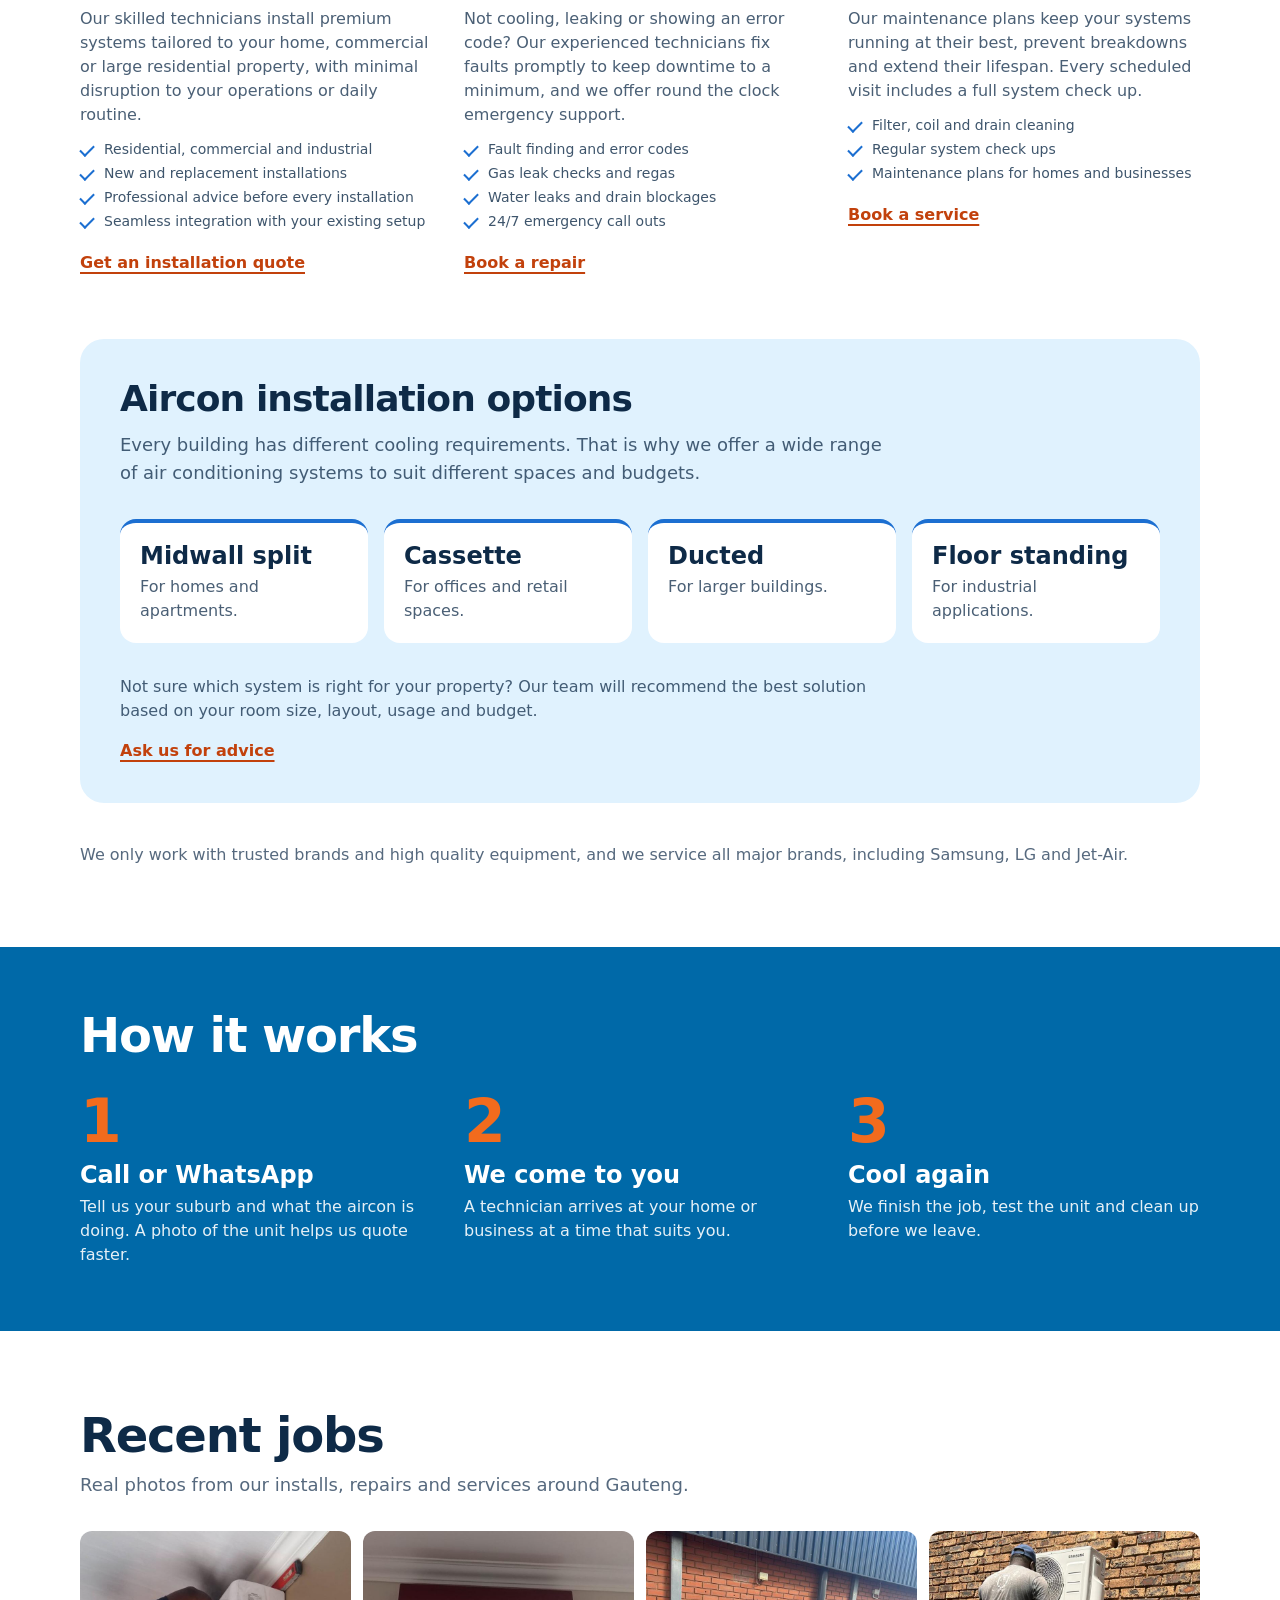
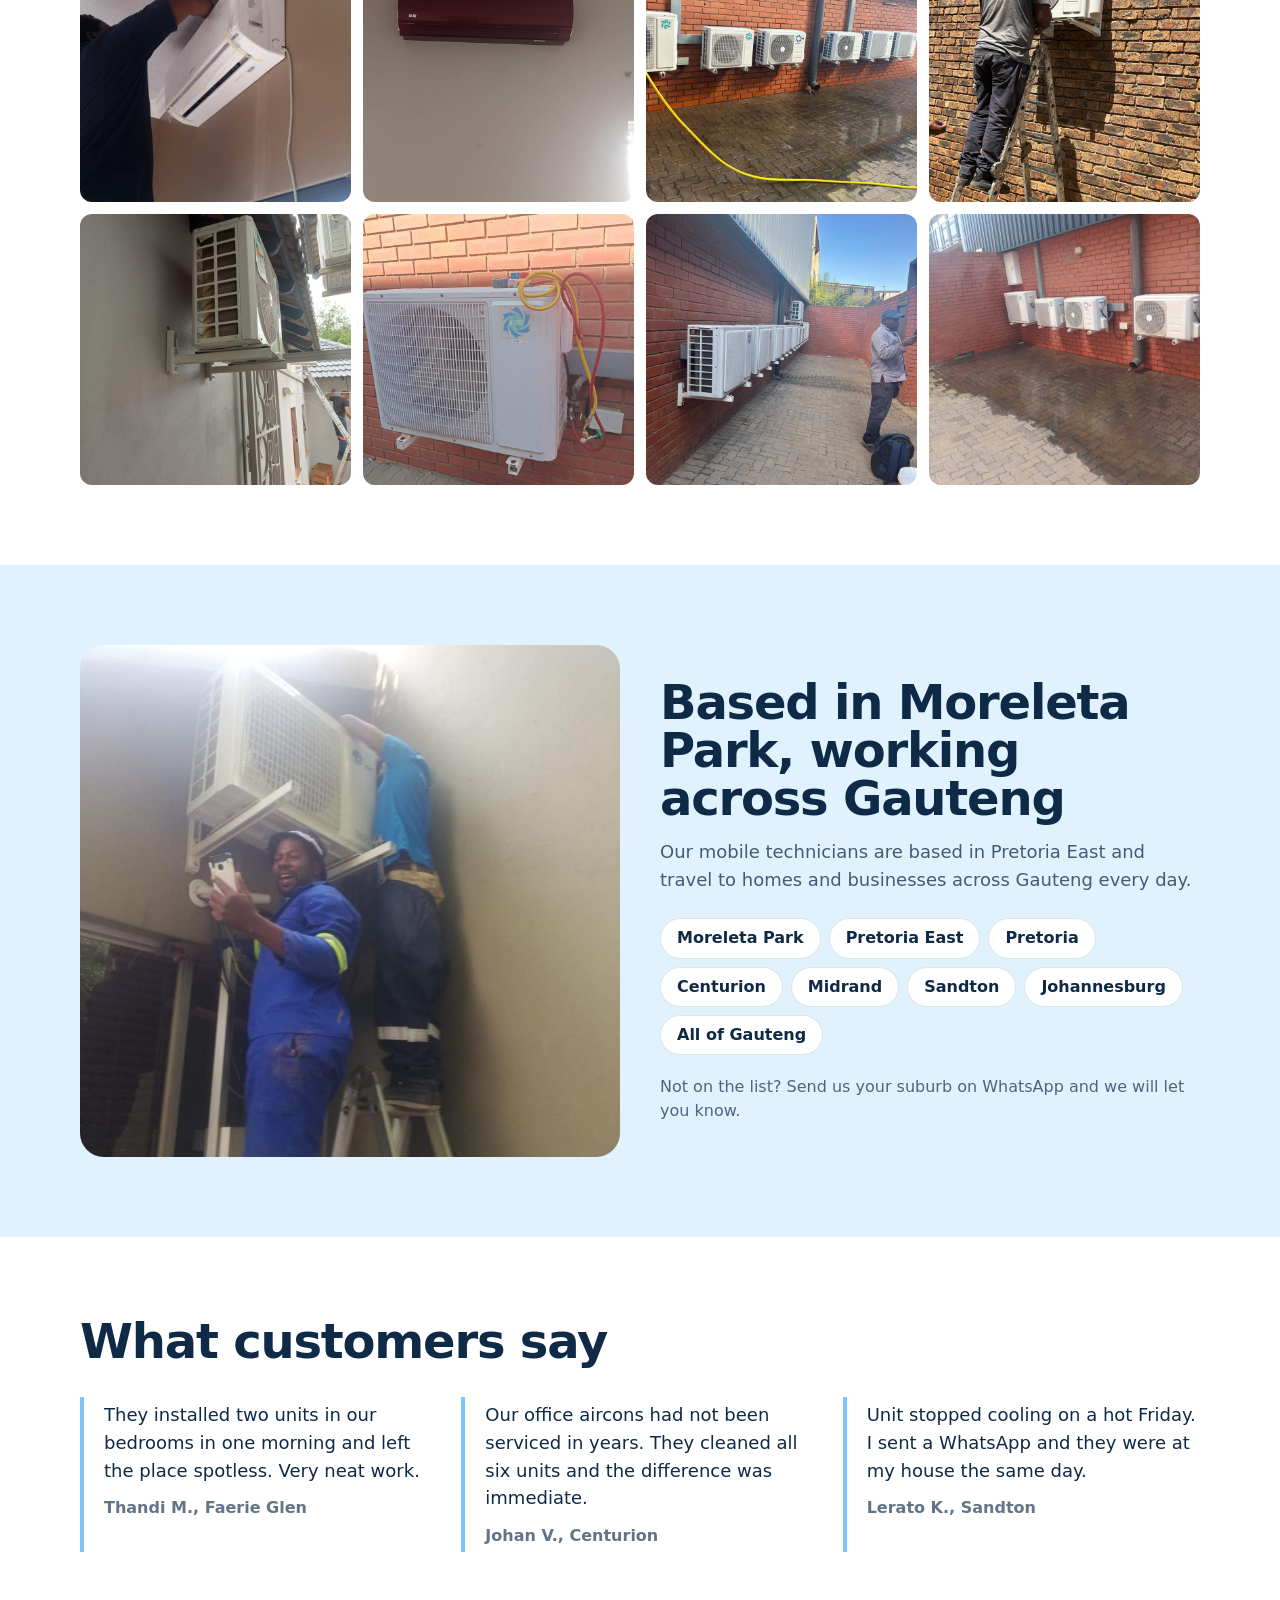
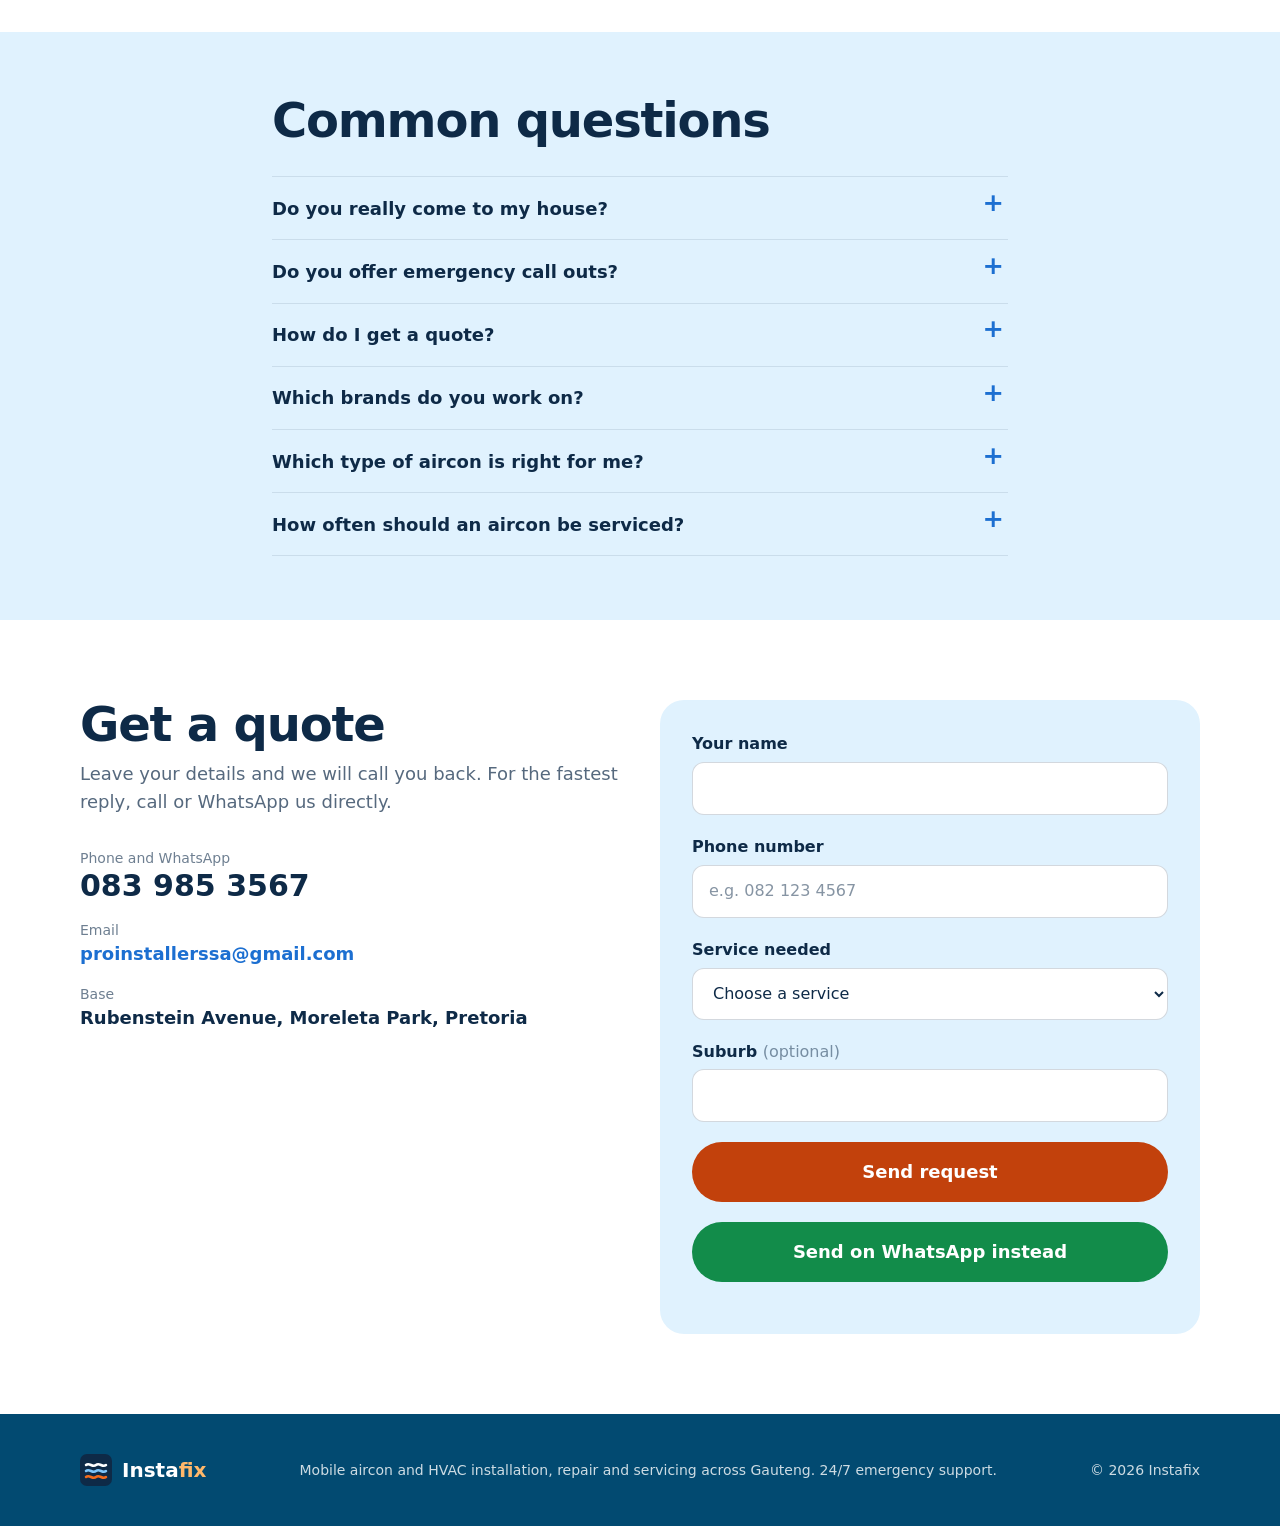
==== commit 3fb80e27: "Rebrand to Instafix, add client services content, sky blue theme - Business name changed to Instafix" ====
--- a/index.html
+++ b/index.html
@@ -3,16 +3,16 @@
 <head>
   <meta charset="utf-8">
   <meta name="viewport" content="width=device-width, initial-scale=1, viewport-fit=cover">
-  <title>Air Conditioning Installation &amp; Repair Johannesburg | Pro Installers SA</title>
-  <meta name="description" content="Mobile AC technicians in Johannesburg. We come to you for installations, repairs, and servicing. Call 083 985 3567 for a fast quote.">
+  <title>Aircon Installation, Repair and Servicing in Gauteng | Instafix</title>
+  <meta name="description" content="Mobile aircon and HVAC technicians across Gauteng. Installations, repairs, servicing and 24/7 emergency support. Call 083 985 3567 for a fast quote.">
   <link rel="canonical" href="https://instafix.co.za/">
-  <meta name="theme-color" content="#0E2A47">
+  <meta name="theme-color" content="#0369A1">
 
   <!-- Open Graph / social sharing -->
   <meta property="og:type" content="website">
-  <meta property="og:site_name" content="Pro Installers SA">
-  <meta property="og:title" content="Mobile Aircon Installation, Repair and Servicing | Pro Installers SA">
-  <meta property="og:description" content="Mobile AC technicians for Pretoria, Johannesburg and Sandton. We come to you. Call 083 985 3567 for a fast quote.">
+  <meta property="og:site_name" content="Instafix">
+  <meta property="og:title" content="Mobile Aircon Installation, Repair and Servicing | Instafix">
+  <meta property="og:description" content="Mobile aircon and HVAC technicians across Gauteng, with 24/7 emergency support. We come to you. Call 083 985 3567 for a fast quote.">
   <meta property="og:url" content="https://instafix.co.za/">
   <meta property="og:image" content="https://instafix.co.za/images/og-image.jpg">
   <meta property="og:image:width" content="1200">
@@ -35,11 +35,11 @@
   {
     "@context": "https://schema.org",
     "@type": "HVACBusiness",
-    "name": "Pro Installers SA",
+    "name": "Instafix",
     "url": "https://instafix.co.za/",
     "logo": "https://instafix.co.za/images/logo.png",
     "image": "https://instafix.co.za/images/og-image.jpg",
-    "description": "Mobile air conditioning installation, repair and maintenance. Technicians come to homes and businesses across Pretoria, Johannesburg and Sandton.",
+    "description": "Mobile air conditioning and HVAC installation, repair and maintenance for residential, commercial and industrial properties across Gauteng, with 24/7 emergency support.",
     "telephone": "+27839853567",
     "email": "proinstallerssa@gmail.com",
     "address": {
@@ -49,7 +49,14 @@
       "addressRegion": "Gauteng",
       "addressCountry": "ZA"
     },
+    "openingHoursSpecification": {
+      "@type": "OpeningHoursSpecification",
+      "dayOfWeek": ["Monday", "Tuesday", "Wednesday", "Thursday", "Friday", "Saturday", "Sunday"],
+      "opens": "00:00",
+      "closes": "23:59"
+    },
     "areaServed": [
+      {"@type": "State", "name": "Gauteng"},
       {"@type": "City", "name": "Pretoria"},
       {"@type": "City", "name": "Johannesburg"},
       {"@type": "City", "name": "Sandton"},
@@ -60,9 +67,11 @@
       "@type": "OfferCatalog",
       "name": "Air conditioning services",
       "itemListElement": [
-        {"@type": "Offer", "itemOffered": {"@type": "Service", "name": "Air conditioner installation"}},
+        {"@type": "Offer", "itemOffered": {"@type": "Service", "name": "Residential, commercial and industrial aircon installation"}},
+        {"@type": "Offer", "itemOffered": {"@type": "Service", "name": "HVAC installation"}},
         {"@type": "Offer", "itemOffered": {"@type": "Service", "name": "Air conditioner repair and regas"}},
-        {"@type": "Offer", "itemOffered": {"@type": "Service", "name": "Air conditioner servicing and maintenance"}}
+        {"@type": "Offer", "itemOffered": {"@type": "Service", "name": "24/7 emergency aircon repairs"}},
+        {"@type": "Offer", "itemOffered": {"@type": "Service", "name": "Air conditioner servicing and maintenance plans"}}
       ]
     }
   }
@@ -73,13 +82,13 @@
   <a href="#main" class="sr-only focus:not-sr-only focus:fixed focus:top-3 focus:left-3 focus:z-50 focus:bg-white focus:px-4 focus:py-2 focus:rounded">Skip to content</a>
 
   <!-- Header -->
-  <header class="sticky top-0 z-40 bg-ink/95 backdrop-blur text-white pt-[env(safe-area-inset-top)]">
+  <header class="sticky top-0 z-40 bg-sky-700/95 backdrop-blur text-white pt-[env(safe-area-inset-top)]">
     <div class="mx-auto max-w-6xl px-4 h-16 flex items-center justify-between gap-4">
-      <a href="#top" class="flex items-center gap-2.5 shrink-0" aria-label="Pro Installers SA home">
-        <img src="/images/logo.svg" alt="Pro Installers SA logo" width="36" height="36" class="size-9">
-        <span class="font-display font-bold text-xl tracking-wide leading-none">Pro Installers <span class="text-flame-bright">SA</span></span>
+      <a href="#top" class="flex items-center gap-2.5 shrink-0" aria-label="Instafix home">
+        <img src="/images/logo.svg" alt="Instafix logo" width="36" height="36" class="size-9">
+        <span class="font-display font-bold text-2xl tracking-wide leading-none">Insta<span class="text-orange-300">fix</span></span>
       </a>
-      <nav class="hidden lg:flex items-center gap-7 text-sm font-medium text-white/80" aria-label="Main">
+      <nav class="hidden lg:flex items-center gap-7 text-sm font-medium text-white/90" aria-label="Main">
         <a href="#services" class="hover:text-white">Services</a>
         <a href="#work" class="hover:text-white">Our work</a>
         <a href="#areas" class="hover:text-white">Areas</a>
@@ -95,37 +104,37 @@
   <main id="main">
 
     <!-- Hero -->
-    <section id="top" class="relative overflow-hidden bg-ink text-white">
-      <svg class="absolute -right-24 top-10 w-[36rem] opacity-[0.07] pointer-events-none" viewBox="0 0 400 200" aria-hidden="true">
-        <path d="M0 50c50-40 100 40 150 0s100 40 150 0 100 40 150 0M0 100c50-40 100 40 150 0s100 40 150 0 100 40 150 0M0 150c50-40 100 40 150 0s100 40 150 0 100 40 150 0" fill="none" stroke="#fff" stroke-width="14" stroke-linecap="round"/>
+    <section id="top" class="relative overflow-hidden bg-linear-to-br from-sky-200 via-sky-200 to-sky-300 text-ink">
+      <svg class="absolute -right-24 top-10 w-[36rem] opacity-[0.12] pointer-events-none" viewBox="0 0 400 200" aria-hidden="true">
+        <path d="M0 50c50-40 100 40 150 0s100 40 150 0 100 40 150 0M0 100c50-40 100 40 150 0s100 40 150 0 100 40 150 0M0 150c50-40 100 40 150 0s100 40 150 0 100 40 150 0" fill="none" stroke="#0369A1" stroke-width="14" stroke-linecap="round"/>
       </svg>
       <div class="relative mx-auto max-w-6xl px-4 pt-8 pb-10 md:pt-12 md:pb-14 lg:py-16 grid lg:grid-cols-[1.1fr_0.9fr] gap-8 lg:gap-12 items-center">
         <div>
-          <p class="text-ice font-semibold">Mobile aircon technicians for Pretoria, Johannesburg and Sandton</p>
+          <p class="text-sky-800 font-semibold">Mobile aircon and HVAC technicians across Gauteng</p>
           <h1 class="mt-3 font-display font-extrabold text-[2.6rem] leading-[1.02] sm:text-6xl lg:text-[4.2rem] tracking-tight">
             Aircon installed, repaired and serviced at your door.
           </h1>
-          <p class="mt-4 text-lg text-white/80 max-w-xl">
-            Our technicians drive to your home, office or shop with everything needed for the job. Call or WhatsApp us for a fast quote.
+          <p class="mt-4 text-lg text-ink/80 max-w-xl">
+            Our technicians drive to your home, office, shop or factory with everything needed for the job. Call or WhatsApp us for a fast quote, any time of day or night.
           </p>
 
-          <a href="tel:0839853567" class="btn-call mt-7 flex sm:inline-flex flex-col items-start rounded-2xl px-6 py-4 shadow-lg shadow-black/30" data-track="call_hero">
+          <a href="tel:0839853567" class="btn-call mt-7 flex sm:inline-flex flex-col items-start rounded-2xl px-6 py-4 shadow-lg shadow-sky-900/25" data-track="call_hero">
             <span class="text-sm font-semibold text-white/85">Tap to call now</span>
             <span class="font-display font-extrabold text-[clamp(2rem,9.5vw,3rem)] whitespace-nowrap leading-none tracking-wide">083 985 3567</span>
           </a>
           <div class="mt-3 flex flex-wrap gap-3">
-            <a href="https://wa.me/27839853567?text=Hi%20Pro%20Installers%20SA%2C%20I%20need%20help%20with%20my%20aircon." class="btn-wa inline-flex items-center gap-2 rounded-full px-5 py-3 font-semibold" data-track="whatsapp_hero">
+            <a href="https://wa.me/27839853567?text=Hi%20Instafix%2C%20I%20need%20help%20with%20my%20aircon." class="btn-wa inline-flex items-center gap-2 rounded-full px-5 py-3 font-semibold" data-track="whatsapp_hero">
               <svg class="size-5" viewBox="0 0 24 24" fill="currentColor" aria-hidden="true"><path d="M12 2a10 10 0 0 0-8.6 15.1L2 22l5-1.3A10 10 0 1 0 12 2zm5.3 14.1c-.2.6-1.3 1.2-1.8 1.2-.5.1-1 .2-3.3-.7-2.8-1.1-4.5-3.9-4.7-4.1-.1-.2-1.1-1.5-1.1-2.8s.7-2 1-2.3c.2-.3.5-.3.7-.3h.5c.2 0 .4 0 .6.5l.8 2c.1.2.1.4 0 .5l-.4.6-.3.4c-.1.2-.3.3-.1.6.2.3.8 1.3 1.7 2.1 1.2 1 2.1 1.4 2.4 1.5.3.1.5.1.6-.1l.9-1c.2-.3.4-.2.6-.1l1.9.9c.3.1.5.2.5.3.1.2.1.7-.1 1.3z"/></svg>
               WhatsApp us
             </a>
-            <a href="#contact" class="inline-flex items-center rounded-full px-5 py-3 font-semibold border border-white/30 hover:bg-white/10">Request a callback</a>
+            <a href="#contact" class="inline-flex items-center rounded-full px-5 py-3 font-semibold border border-ink/25 hover:bg-white/50">Request a callback</a>
           </div>
         </div>
 
         <div class="relative">
           <img src="/images/hero.jpg" width="960" height="1280"
-               alt="Pro Installers SA technician mounting a Samsung aircon outdoor unit on a brick wall in Pretoria"
-               class="w-full max-h-[34rem] md:max-h-[26rem] lg:max-h-[34rem] object-cover object-[center_30%] rounded-3xl ring-1 ring-white/10" fetchpriority="high">
+               alt="Instafix technician mounting a Samsung aircon outdoor unit on a brick wall in Pretoria"
+               class="w-full max-h-[34rem] md:max-h-[26rem] lg:max-h-[34rem] object-cover object-[center_30%] rounded-3xl ring-4 ring-white/60 shadow-xl shadow-sky-900/20" fetchpriority="high">
           <div class="absolute left-4 bottom-4 right-4 sm:right-auto bg-white text-ink rounded-2xl px-4 py-3 shadow-xl">
             <p class="font-display font-bold text-lg leading-tight">We come to you</p>
             <p class="text-sm text-ink/70">Homes, offices, shops and factories</p>
@@ -139,7 +148,7 @@
       <ul class="mx-auto max-w-6xl px-4 py-8 grid grid-cols-2 lg:grid-cols-4 gap-x-5 gap-y-6">
         <li class="flex gap-3">
           <svg class="size-7 shrink-0 text-sky" viewBox="0 0 24 24" fill="none" stroke="currentColor" stroke-width="2" stroke-linecap="round" stroke-linejoin="round" aria-hidden="true"><path d="M12 3l7 3v5c0 5-3.5 8.5-7 10-3.5-1.5-7-5-7-10V6z"/><path d="M9 12l2 2 4-4"/></svg>
-          <div><h2 class="font-display font-bold text-lg leading-tight">Qualified technicians</h2><p class="text-sm text-ink/70 mt-1">Split, inverter and multi unit systems.</p></div>
+          <div><h2 class="font-display font-bold text-lg leading-tight">Qualified technicians</h2><p class="text-sm text-ink/70 mt-1">Split, cassette, ducted and floor standing systems.</p></div>
         </li>
         <li class="flex gap-3">
           <svg class="size-7 shrink-0 text-sky" viewBox="0 0 24 24" fill="none" stroke="currentColor" stroke-width="2" stroke-linecap="round" stroke-linejoin="round" aria-hidden="true"><path d="M20.6 13.4l-7.2 7.2a2 2 0 0 1-2.8 0L3 13V3h10l7.6 7.6a2 2 0 0 1 0 2.8z"/><circle cx="7.5" cy="7.5" r="1.5"/></svg>
@@ -147,7 +156,7 @@
         </li>
         <li class="flex gap-3">
           <svg class="size-7 shrink-0 text-sky" viewBox="0 0 24 24" fill="none" stroke="currentColor" stroke-width="2" stroke-linecap="round" stroke-linejoin="round" aria-hidden="true"><path d="M13 2L4 14h7l-1 8 9-12h-7z"/></svg>
-          <div><h2 class="font-display font-bold text-lg leading-tight">Fast response</h2><p class="text-sm text-ink/70 mt-1">Quick replies and on site visits.</p></div>
+          <div><h2 class="font-display font-bold text-lg leading-tight">24/7 emergency support</h2><p class="text-sm text-ink/70 mt-1">Help is a WhatsApp message away.</p></div>
         </li>
         <li class="flex gap-3">
           <svg class="size-7 shrink-0 text-sky" viewBox="0 0 24 24" fill="none" stroke="currentColor" stroke-width="2" stroke-linecap="round" stroke-linejoin="round" aria-hidden="true"><circle cx="12" cy="12" r="9"/><path d="M8.5 12.5l2.5 2.5 4.5-5"/></svg>
@@ -159,21 +168,22 @@
     <!-- Services -->
     <section id="services" class="scroll-mt-16 mx-auto max-w-6xl px-4 py-14 md:py-20">
       <h2 class="font-display font-extrabold text-4xl md:text-5xl tracking-tight">What we do</h2>
-      <p class="mt-3 text-lg text-ink/70 max-w-2xl">One call covers the full life of your aircon, from putting it up to keeping it running.</p>
+      <p class="mt-3 text-lg text-ink/70 max-w-2xl">Aircon and HVAC installation, repairs and maintenance for homes, businesses and industrial sites across Gauteng.</p>
 
       <div class="mt-10 grid gap-10 lg:gap-8 lg:grid-cols-3">
         <article class="flex flex-col md:grid md:grid-cols-[2fr_3fr] md:gap-8 lg:flex lg:gap-0">
           <img src="/images/service-install.jpg" width="800" height="600" loading="lazy" class="rounded-2xl aspect-[4/3] w-full object-cover"
                alt="Technician installing a Jet-Air split aircon indoor unit below a ceiling cornice">
           <div class="flex flex-col">
-          <h3 class="mt-5 md:mt-0 lg:mt-5 font-display font-bold text-2xl">Aircon installation</h3>
-          <p class="mt-2 text-ink/75">New split and inverter units for homes and businesses. We mount the indoor and outdoor units, run the piping and cabling, test the system and leave the room clean.</p>
+          <h3 class="mt-5 md:mt-0 lg:mt-5 font-display font-bold text-2xl">Aircon and HVAC installation</h3>
+          <p class="mt-2 text-ink/75">Our skilled technicians install premium systems tailored to your home, commercial or large residential property, with minimal disruption to your operations or daily routine.</p>
           <ul class="mt-3 space-y-1 text-sm text-ink/80">
-            <li class="tick">Wall mounted split units</li>
-            <li class="tick">Outdoor unit brackets and wall mounts</li>
-            <li class="tick">Replacements and relocations</li>
+            <li class="tick">Residential, commercial and industrial</li>
+            <li class="tick">New and replacement installations</li>
+            <li class="tick">Professional advice before every installation</li>
+            <li class="tick">Seamless integration with your existing setup</li>
           </ul>
-          <a href="https://wa.me/27839853567?text=Hi%20Pro%20Installers%20SA%2C%20I%20would%20like%20a%20quote%20for%20an%20aircon%20installation." class="lg:mt-auto pt-5 font-semibold text-flame underline underline-offset-4 decoration-2 hover:text-flame-dark" data-track="whatsapp_install">Get an installation quote</a>
+          <a href="https://wa.me/27839853567?text=Hi%20Instafix%2C%20I%20would%20like%20a%20quote%20for%20an%20aircon%20installation." class="lg:mt-auto pt-5 font-semibold text-flame underline underline-offset-4 decoration-2 hover:text-flame-dark" data-track="whatsapp_install">Get an installation quote</a>
           </div>
         </article>
 
@@ -181,14 +191,15 @@
           <img src="/images/service-repair.jpg" width="800" height="600" loading="lazy" class="rounded-2xl aspect-[4/3] w-full object-cover"
                alt="Refrigerant pressure gauges connected to an aircon outdoor unit during a repair and regas">
           <div class="flex flex-col">
-          <h3 class="mt-5 md:mt-0 lg:mt-5 font-display font-bold text-2xl">Aircon repairs</h3>
-          <p class="mt-2 text-ink/75">Not cooling, leaking water, making noise or showing an error code? We diagnose the fault on site, check gas pressures and fix the problem.</p>
+          <h3 class="mt-5 md:mt-0 lg:mt-5 font-display font-bold text-2xl">Repairs and 24/7 emergencies</h3>
+          <p class="mt-2 text-ink/75">Not cooling, leaking or showing an error code? Our experienced technicians fix faults promptly to keep downtime to a minimum, and we offer round the clock emergency support.</p>
           <ul class="mt-3 space-y-1 text-sm text-ink/80">
             <li class="tick">Fault finding and error codes</li>
             <li class="tick">Gas leak checks and regas</li>
             <li class="tick">Water leaks and drain blockages</li>
+            <li class="tick">24/7 emergency call outs</li>
           </ul>
-          <a href="https://wa.me/27839853567?text=Hi%20Pro%20Installers%20SA%2C%20my%20aircon%20needs%20a%20repair." class="lg:mt-auto pt-5 font-semibold text-flame underline underline-offset-4 decoration-2 hover:text-flame-dark" data-track="whatsapp_repair">Book a repair</a>
+          <a href="https://wa.me/27839853567?text=Hi%20Instafix%2C%20my%20aircon%20needs%20a%20repair." class="lg:mt-auto pt-5 font-semibold text-flame underline underline-offset-4 decoration-2 hover:text-flame-dark" data-track="whatsapp_repair">Book a repair</a>
           </div>
         </article>
 
@@ -197,39 +208,64 @@
                alt="Open aircon indoor unit showing a cleaned evaporator coil during a service">
           <div class="flex flex-col">
           <h3 class="mt-5 md:mt-0 lg:mt-5 font-display font-bold text-2xl">Servicing and maintenance</h3>
-          <p class="mt-2 text-ink/75">Regular cleaning keeps units cooling well, saves electricity and stops bad smells. We service single units at home and full rows of units at offices and factories.</p>
+          <p class="mt-2 text-ink/75">Our maintenance plans keep your systems running at their best, prevent breakdowns and extend their lifespan. Every scheduled visit includes a full system check up.</p>
           <ul class="mt-3 space-y-1 text-sm text-ink/80">
             <li class="tick">Filter, coil and drain cleaning</li>
-            <li class="tick">Outdoor unit wash and inspection</li>
-            <li class="tick">Scheduled services for businesses</li>
+            <li class="tick">Regular system check ups</li>
+            <li class="tick">Maintenance plans for homes and businesses</li>
           </ul>
-          <a href="https://wa.me/27839853567?text=Hi%20Pro%20Installers%20SA%2C%20I%20would%20like%20to%20book%20an%20aircon%20service." class="lg:mt-auto pt-5 font-semibold text-flame underline underline-offset-4 decoration-2 hover:text-flame-dark" data-track="whatsapp_service">Book a service</a>
+          <a href="https://wa.me/27839853567?text=Hi%20Instafix%2C%20I%20would%20like%20to%20book%20an%20aircon%20service." class="lg:mt-auto pt-5 font-semibold text-flame underline underline-offset-4 decoration-2 hover:text-flame-dark" data-track="whatsapp_service">Book a service</a>
           </div>
         </article>
       </div>
 
-      <p class="mt-10 text-ink/70">We work on all major brands, including Samsung, LG and Jet-Air.</p>
+      <div class="mt-16 rounded-3xl bg-frost p-6 sm:p-10">
+        <h3 class="font-display font-extrabold text-3xl md:text-4xl tracking-tight">Aircon installation options</h3>
+        <p class="mt-3 text-lg text-ink/75 max-w-3xl">Every building has different cooling requirements. That is why we offer a wide range of air conditioning systems to suit different spaces and budgets.</p>
+        <ul class="mt-8 grid gap-4 sm:grid-cols-2 lg:grid-cols-4">
+          <li class="system">
+            <h4>Midwall split</h4>
+            <p>For homes and apartments.</p>
+          </li>
+          <li class="system">
+            <h4>Cassette</h4>
+            <p>For offices and retail spaces.</p>
+          </li>
+          <li class="system">
+            <h4>Ducted</h4>
+            <p>For larger buildings.</p>
+          </li>
+          <li class="system">
+            <h4>Floor standing</h4>
+            <p>For industrial applications.</p>
+          </li>
+        </ul>
+        <p class="mt-8 text-ink/75 max-w-3xl">Not sure which system is right for your property? Our team will recommend the best solution based on your room size, layout, usage and budget.</p>
+        <a href="https://wa.me/27839853567?text=Hi%20Instafix%2C%20I%20would%20like%20advice%20on%20which%20aircon%20system%20is%20right%20for%20my%20property." class="mt-4 inline-block font-semibold text-flame underline underline-offset-4 decoration-2 hover:text-flame-dark" data-track="whatsapp_advice">Ask us for advice</a>
+      </div>
+
+      <p class="mt-10 text-ink/70">We only work with trusted brands and high quality equipment, and we service all major brands, including Samsung, LG and Jet-Air.</p>
     </section>
 
     <!-- How it works -->
-    <section class="bg-ink text-white">
+    <section class="bg-sky-700 text-white">
       <div class="mx-auto max-w-6xl px-4 py-14 md:py-16">
         <h2 class="font-display font-extrabold text-4xl md:text-5xl tracking-tight">How it works</h2>
         <ol class="mt-8 grid gap-8 md:grid-cols-3">
           <li>
             <span class="font-display font-extrabold text-6xl text-flame-bright leading-none">1</span>
             <h3 class="mt-2 font-display font-bold text-2xl">Call or WhatsApp</h3>
-            <p class="mt-1 text-white/75">Tell us your suburb and what the aircon is doing. A photo of the unit helps us quote faster.</p>
+            <p class="mt-1 text-white/90">Tell us your suburb and what the aircon is doing. A photo of the unit helps us quote faster.</p>
           </li>
           <li>
             <span class="font-display font-extrabold text-6xl text-flame-bright leading-none">2</span>
             <h3 class="mt-2 font-display font-bold text-2xl">We come to you</h3>
-            <p class="mt-1 text-white/75">A technician arrives at your home or business at a time that suits you.</p>
+            <p class="mt-1 text-white/90">A technician arrives at your home or business at a time that suits you.</p>
           </li>
           <li>
             <span class="font-display font-extrabold text-6xl text-flame-bright leading-none">3</span>
             <h3 class="mt-2 font-display font-bold text-2xl">Cool again</h3>
-            <p class="mt-1 text-white/75">We finish the job, test the unit and clean up before we leave.</p>
+            <p class="mt-1 text-white/90">We finish the job, test the unit and clean up before we leave.</p>
           </li>
         </ol>
       </div>
@@ -255,10 +291,10 @@
     <section id="areas" class="scroll-mt-16 bg-frost">
       <div class="mx-auto max-w-6xl px-4 py-14 md:py-20 grid lg:grid-cols-2 gap-10 items-center">
         <img src="/images/team.jpg" width="750" height="1000" loading="lazy" class="rounded-3xl w-full max-h-[32rem] md:max-h-[24rem] lg:max-h-[32rem] object-cover object-[center_25%]"
-             alt="Two Pro Installers SA technicians installing an aircon outdoor unit above a doorway">
+             alt="Two Instafix technicians installing an aircon outdoor unit above a doorway">
         <div>
           <h2 class="font-display font-extrabold text-4xl md:text-5xl tracking-tight">Based in Moreleta Park, working across Gauteng</h2>
-          <p class="mt-4 text-lg text-ink/75">Our team is based in Pretoria East and travels to homes and businesses across Pretoria and Johannesburg every day.</p>
+          <p class="mt-4 text-lg text-ink/75">Our mobile technicians are based in Pretoria East and travel to homes and businesses across Gauteng every day.</p>
           <ul class="mt-6 flex flex-wrap gap-2" aria-label="Service areas">
             <li class="area">Moreleta Park</li>
             <li class="area">Pretoria East</li>
@@ -267,6 +303,7 @@
             <li class="area">Midrand</li>
             <li class="area">Sandton</li>
             <li class="area">Johannesburg</li>
+            <li class="area">All of Gauteng</li>
           </ul>
           <p class="mt-5 text-ink/70">Not on the list? Send us your suburb on WhatsApp and we will let you know.</p>
         </div>
@@ -302,12 +339,20 @@
             <p>Yes. We are a mobile service, so every installation, repair and service is done at your home or business.</p>
           </details>
           <details class="faq group">
+            <summary>Do you offer emergency call outs?</summary>
+            <p>Yes. We offer 24/7 emergency support. Call or WhatsApp 083 985 3567 any time, day or night.</p>
+          </details>
+          <details class="faq group">
             <summary>How do I get a quote?</summary>
             <p>Call or WhatsApp 083 985 3567 with your suburb and what you need. For repairs, a photo of the unit and any error code on the display helps us quote faster.</p>
           </details>
           <details class="faq group">
             <summary>Which brands do you work on?</summary>
-            <p>All major brands, including Samsung, LG and Jet-Air, as well as other split and inverter systems.</p>
+            <p>All major brands, including Samsung, LG and Jet-Air. We install and service midwall split, cassette, ducted and floor standing systems.</p>
+          </details>
+          <details class="faq group">
+            <summary>Which type of aircon is right for me?</summary>
+            <p>It depends on the space. Midwall splits suit homes and apartments, cassettes suit offices and shops, ducted systems suit larger buildings and floor standing units suit industrial sites. We give professional advice before every installation, based on your room size, layout, usage and budget.</p>
           </details>
           <details class="faq group">
             <summary>How often should an aircon be serviced?</summary>
@@ -350,6 +395,7 @@
             <option value="" disabled selected>Choose a service</option>
             <option>Installation</option>
             <option>Repair</option>
+            <option>Emergency repair</option>
             <option>Service or maintenance</option>
             <option>Something else</option>
           </select>
@@ -365,14 +411,14 @@
     </section>
   </main>
 
-  <footer class="bg-ink text-white/70">
+  <footer class="bg-sky-900 text-white/80">
     <div class="mx-auto max-w-6xl px-4 py-10 flex flex-col lg:flex-row gap-6 lg:items-center lg:justify-between">
       <div class="flex items-center gap-2.5">
         <img src="/images/logo.svg" alt="" width="32" height="32" class="size-8">
-        <span class="font-display font-bold text-lg text-white">Pro Installers SA</span>
-      </div>
-      <p class="text-sm">Mobile aircon installation, repair and servicing. Moreleta Park, Pretoria.</p>
-      <p class="text-sm">&copy; <span id="year">2026</span> Pro Installers SA</p>
+        <span class="font-display font-bold text-xl text-white">Insta<span class="text-orange-300">fix</span></span>
+      </div>
+      <p class="text-sm">Mobile aircon and HVAC installation, repair and servicing across Gauteng. 24/7 emergency support.</p>
+      <p class="text-sm">&copy; <span id="year">2026</span> Instafix</p>
     </div>
   </footer>
 
@@ -383,11 +429,11 @@
         <svg class="size-6" viewBox="0 0 24 24" fill="currentColor" aria-hidden="true"><path d="M6.6 10.8a15.1 15.1 0 0 0 6.6 6.6l2.2-2.2a1 1 0 0 1 1-.25 11.4 11.4 0 0 0 3.6.57 1 1 0 0 1 1 1V20a1 1 0 0 1-1 1A17 17 0 0 1 3 4a1 1 0 0 1 1-1h3.5a1 1 0 0 1 1 1c0 1.25.2 2.45.57 3.57a1 1 0 0 1-.25 1z"/></svg>
         Call
       </a>
-      <a href="https://wa.me/27839853567?text=Hi%20Pro%20Installers%20SA%2C%20I%20need%20help%20with%20my%20aircon." class="bar-btn bg-wa text-white" data-track="whatsapp_sticky">
+      <a href="https://wa.me/27839853567?text=Hi%20Instafix%2C%20I%20need%20help%20with%20my%20aircon." class="bar-btn bg-wa text-white" data-track="whatsapp_sticky">
         <svg class="size-6" viewBox="0 0 24 24" fill="currentColor" aria-hidden="true"><path d="M12 2a10 10 0 0 0-8.6 15.1L2 22l5-1.3A10 10 0 1 0 12 2zm5.3 14.1c-.2.6-1.3 1.2-1.8 1.2-.5.1-1 .2-3.3-.7-2.8-1.1-4.5-3.9-4.7-4.1-.1-.2-1.1-1.5-1.1-2.8s.7-2 1-2.3c.2-.3.5-.3.7-.3h.5c.2 0 .4 0 .6.5l.8 2c.1.2.1.4 0 .5l-.4.6-.3.4c-.1.2-.3.3-.1.6.2.3.8 1.3 1.7 2.1 1.2 1 2.1 1.4 2.4 1.5.3.1.5.1.6-.1l.9-1c.2-.3.4-.2.6-.1l1.9.9c.3.1.5.2.5.3.1.2.1.7-.1 1.3z"/></svg>
         WhatsApp
       </a>
-      <a href="mailto:proinstallerssa@gmail.com?subject=Aircon%20quote%20request" class="bar-btn bg-ink text-white" data-track="email_sticky">
+      <a href="mailto:proinstallerssa@gmail.com?subject=Aircon%20quote%20request" class="bar-btn bg-sky-700 text-white" data-track="email_sticky">
         <svg class="size-6" viewBox="0 0 24 24" fill="none" stroke="currentColor" stroke-width="2" stroke-linecap="round" stroke-linejoin="round" aria-hidden="true"><rect x="3" y="5" width="18" height="14" rx="2"/><path d="M3 7l9 6 9-6"/></svg>
         Email
       </a>
--- a/assets/css/style.css
+++ b/assets/css/style.css
@@ -0,0 +1,2 @@
+/*! tailwindcss v4.3.3 | MIT License | https://tailwindcss.com */
+@layer properties{@supports (((-webkit-hyphens:none)) and (not (margin-trim:inline))) or ((-moz-orient:inline) and (not (color:rgb(from red r g b)))){*,:before,:after,::backdrop{--tw-space-y-reverse:0;--tw-divide-y-reverse:0;--tw-border-style:solid;--tw-gradient-position:initial;--tw-gradient-from:#0000;--tw-gradient-via:#0000;--tw-gradient-to:#0000;--tw-gradient-stops:initial;--tw-gradient-via-stops:initial;--tw-gradient-from-position:0%;--tw-gradient-via-position:50%;--tw-gradient-to-position:100%;--tw-leading:initial;--tw-font-weight:initial;--tw-tracking:initial;--tw-shadow:0 0 #0000;--tw-shadow-color:initial;--tw-shadow-alpha:100%;--tw-inset-shadow:0 0 #0000;--tw-inset-shadow-color:initial;--tw-inset-shadow-alpha:100%;--tw-ring-color:initial;--tw-ring-shadow:0 0 #0000;--tw-inset-ring-color:initial;--tw-inset-ring-shadow:0 0 #0000;--tw-ring-inset:initial;--tw-ring-offset-width:0px;--tw-ring-offset-color:#fff;--tw-ring-offset-shadow:0 0 #0000;--tw-backdrop-blur:initial;--tw-backdrop-brightness:initial;--tw-backdrop-contrast:initial;--tw-backdrop-grayscale:initial;--tw-backdrop-hue-rotate:initial;--tw-backdrop-invert:initial;--tw-backdrop-opacity:initial;--tw-backdrop-saturate:initial;--tw-backdrop-sepia:initial}}}@layer theme{:root,:host{--font-sans:-apple-system, BlinkMacSystemFont, "Segoe UI", Roboto, "Helvetica Neue", "Noto Sans", Arial, sans-serif, "Apple Color Emoji", "Segoe UI Emoji", "Segoe UI Symbol", "Noto Color Emoji";--font-mono:ui-monospace, SFMono-Regular, Menlo, Monaco, Consolas, "Liberation Mono", "Courier New", monospace;--color-orange-300:oklch(83.7% .128 66.29);--color-sky-200:oklch(90.1% .058 230.902);--color-sky-300:oklch(82.8% .111 230.318);--color-sky-700:oklch(50% .134 242.749);--color-sky-800:oklch(44.3% .11 240.79);--color-sky-900:oklch(39.1% .09 240.876);--color-white:#fff;--spacing:.25rem;--container-xl:36rem;--container-2xl:42rem;--container-3xl:48rem;--container-6xl:72rem;--text-sm:.875rem;--text-sm--line-height:calc(1.25 / .875);--text-lg:1.125rem;--text-lg--line-height:calc(1.75 / 1.125);--text-xl:1.25rem;--text-xl--line-height:calc(1.75 / 1.25);--text-2xl:1.5rem;--text-2xl--line-height:calc(2 / 1.5);--text-3xl:1.875rem;--text-3xl--line-height:calc(2.25 / 1.875);--text-4xl:2.25rem;--text-4xl--line-height:calc(2.5 / 2.25);--text-5xl:3rem;--text-5xl--line-height:1;--text-6xl:3.75rem;--text-6xl--line-height:1;--font-weight-normal:400;--font-weight-medium:500;--font-weight-semibold:600;--font-weight-bold:700;--font-weight-extrabold:800;--tracking-tight:-.025em;--tracking-wide:.025em;--leading-tight:1.25;--radius-xl:.75rem;--radius-2xl:1rem;--radius-3xl:1.5rem;--default-font-family:var(--font-sans);--default-mono-font-family:var(--font-mono);--color-ink:#0e2a47;--color-sky:#1c6fd1;--color-ice:#7cc4fa;--color-frost:#e0f2fe;--color-flame:#c2410c;--color-flame-dark:#9a3412;--color-flame-bright:#f26b1d;--color-wa:#128c4a;--font-display:"Barlow Condensed", "Arial Narrow", "Roboto Condensed", system-ui, sans-serif;--font-body:"Barlow", system-ui, -apple-system, "Segoe UI", Roboto, sans-serif}}@layer base{*,:after,:before,::backdrop{box-sizing:border-box;border:0 solid;margin:0;padding:0}::file-selector-button{box-sizing:border-box;border:0 solid;margin:0;padding:0}html,:host{-webkit-text-size-adjust:100%;tab-size:4;line-height:1.5;font-family:var(--default-font-family,-apple-system, BlinkMacSystemFont, "Segoe UI", Roboto, "Helvetica Neue", "Noto Sans", Arial, sans-serif, "Apple Color Emoji", "Segoe UI Emoji", "Segoe UI Symbol", "Noto Color Emoji");font-feature-settings:var(--default-font-feature-settings,normal);font-variation-settings:var(--default-font-variation-settings,normal);-webkit-tap-highlight-color:transparent}hr{height:0;color:inherit;border-top-width:1px}abbr:where([title]){-webkit-text-decoration:underline dotted;text-decoration:underline dotted}h1,h2,h3,h4,h5,h6{font-size:inherit;font-weight:inherit}a{color:inherit;-webkit-text-decoration:inherit;-webkit-text-decoration:inherit;-webkit-text-decoration:inherit;text-decoration:inherit}b,strong{font-weight:bolder}code,kbd,samp,pre{font-family:var(--default-mono-font-family,ui-monospace, SFMono-Regular, Menlo, Monaco, Consolas, "Liberation Mono", "Courier New", monospace);font-feature-settings:var(--default-mono-font-feature-settings,normal);font-variation-settings:var(--default-mono-font-variation-settings,normal);font-size:1em}small{font-size:80%}sub,sup{vertical-align:baseline;font-size:75%;line-height:0;position:relative}sub{bottom:-.25em}sup{top:-.5em}table{text-indent:0;border-color:inherit;border-collapse:collapse}:-moz-focusring:where(:not(iframe)){outline:auto}progress{vertical-align:baseline}summary{display:list-item}ol,ul,menu{list-style:none}img,svg,video,canvas,audio,iframe,embed,object{vertical-align:middle;display:block}img,video{max-width:100%;height:auto}button,input,select,optgroup,textarea{font:inherit;font-feature-settings:inherit;font-variation-settings:inherit;letter-spacing:inherit;color:inherit;opacity:1;background-color:#0000;border-radius:0}::file-selector-button{font:inherit;font-feature-settings:inherit;font-variation-settings:inherit;letter-spacing:inherit;color:inherit;opacity:1;background-color:#0000;border-radius:0}:where(select:is([multiple],[size])) optgroup{font-weight:bolder}:where(select:is([multiple],[size])) optgroup option{padding-inline-start:20px}::file-selector-button{margin-inline-end:4px}::placeholder{opacity:1}@supports (not ((-webkit-appearance:-apple-pay-button))) or (contain-intrinsic-size:1px){::placeholder{color:currentColor}@supports (color:color-mix(in lab, red, red)){::placeholder{color:color-mix(in oklab, currentcolor 50%, transparent)}}}textarea{resize:vertical}::-webkit-search-decoration{-webkit-appearance:none}::-webkit-date-and-time-value{min-height:1lh;text-align:inherit}::-webkit-datetime-edit{display:inline-flex}::-webkit-datetime-edit-fields-wrapper{padding:0}::-webkit-datetime-edit{padding-block:0}::-webkit-datetime-edit-year-field{padding-block:0}::-webkit-datetime-edit-month-field{padding-block:0}::-webkit-datetime-edit-day-field{padding-block:0}::-webkit-datetime-edit-hour-field{padding-block:0}::-webkit-datetime-edit-minute-field{padding-block:0}::-webkit-datetime-edit-second-field{padding-block:0}::-webkit-datetime-edit-millisecond-field{padding-block:0}::-webkit-datetime-edit-meridiem-field{padding-block:0}::-webkit-calendar-picker-indicator{line-height:1}:-moz-ui-invalid{box-shadow:none}button,input:where([type=button],[type=reset],[type=submit]){appearance:button}::file-selector-button{appearance:button}::-webkit-inner-spin-button{height:auto}::-webkit-outer-spin-button{height:auto}[hidden]:where(:not([hidden=until-found])){display:none!important}html{scroll-behavior:smooth;-webkit-text-size-adjust:100%}@media (prefers-reduced-motion:reduce){html{scroll-behavior:auto}}:focus-visible{outline:3px solid var(--color-ice);outline-offset:2px}img{max-width:100%;height:auto}}@layer components{.btn-call{background:var(--color-flame);color:#fff;transition:background-color .15s}.btn-call:hover{background:var(--color-flame-dark)}.btn-wa{background:var(--color-wa);color:#fff;transition:background-color .15s}.btn-wa:hover{background:#0e6e3a}.bar-btn{flex-direction:column;justify-content:center;align-items:center;gap:.15rem;font-size:.9rem;font-weight:700;display:flex}.tick{padding-left:1.5rem;position:relative}.tick:before{content:"";border-left:2.5px solid var(--color-sky);border-bottom:2.5px solid var(--color-sky);width:.9rem;height:.5rem;position:absolute;top:.45em;left:0;transform:rotate(-45deg)}.area{background:#fff;border:1px solid #0e2a471f}@supports (color:color-mix(in lab, red, red)){.area{border:1px solid color-mix(in srgb, var(--color-ink) 12%, transparent)}}.area{border-radius:999px;padding:.45rem 1rem;font-weight:600}.system{border-top:4px solid var(--color-sky);background:#fff;border-radius:1rem;padding:1.25rem}.system h4{font-family:var(--font-display);font-size:1.5rem;font-weight:700;line-height:1.1}.system p{color:#0e2a47bf;margin-top:.35rem}@supports (color:color-mix(in lab, red, red)){.system p{color:color-mix(in srgb, var(--color-ink) 75%, transparent)}}.quote{border-left:4px solid var(--color-ice);padding:.25rem 0 .25rem 1.25rem}.quote blockquote{font-size:1.125rem;line-height:1.55}.quote figcaption{color:#0e2a47a6;margin-top:.75rem;font-weight:600}@supports (color:color-mix(in lab, red, red)){.quote figcaption{color:color-mix(in srgb, var(--color-ink) 65%, transparent)}}.faq summary{cursor:pointer;padding:1.1rem 2rem 1.1rem 0;font-size:1.125rem;font-weight:600;list-style:none;position:relative}.faq summary::-webkit-details-marker{display:none}.faq summary:after{content:"+";color:var(--color-sky);font-size:1.6rem;line-height:1;position:absolute;top:.8rem;right:.25rem}.faq[open] summary:after{content:"−"}.faq p{color:#0e2a47bf;padding-bottom:1.1rem}@supports (color:color-mix(in lab, red, red)){.faq p{color:color-mix(in srgb, var(--color-ink) 75%, transparent)}}.field-label{margin-bottom:.35rem;font-weight:600;display:block}.field{background:#fff;border:1.5px solid #0e2a472e;width:100%}@supports (color:color-mix(in lab, red, red)){.field{border:1.5px solid color-mix(in srgb, var(--color-ink) 18%, transparent)}}.field{border-radius:.75rem;min-height:3.25rem;padding:.85rem 1rem;font-size:1rem}.field:focus{border-color:var(--color-sky);outline:none;box-shadow:0 0 0 3px #1c6fd140}@supports (color:color-mix(in lab, red, red)){.field:focus{box-shadow:0 0 0 3px color-mix(in srgb, var(--color-sky) 25%, transparent)}}}@layer utilities{.pointer-events-none{pointer-events:none}.sr-only{clip-path:inset(50%);white-space:nowrap;border-width:0;width:1px;height:1px;margin:-1px;padding:0;position:absolute;overflow:hidden}.absolute{position:absolute}.fixed{position:fixed}.relative{position:relative}.sticky{position:sticky}.inset-x-0{inset-inline:0}.top-0{top:0}.top-10{top:calc(var(--spacing) * 10)}.-right-24{right:calc(var(--spacing) * -24)}.right-4{right:calc(var(--spacing) * 4)}.bottom-0{bottom:0}.bottom-4{bottom:calc(var(--spacing) * 4)}.left-4{left:calc(var(--spacing) * 4)}.z-40{z-index:40}.z-50{z-index:50}.mx-auto{margin-inline:auto}.mt-1{margin-top:var(--spacing)}.mt-2{margin-top:calc(var(--spacing) * 2)}.mt-3{margin-top:calc(var(--spacing) * 3)}.mt-4{margin-top:calc(var(--spacing) * 4)}.mt-5{margin-top:calc(var(--spacing) * 5)}.mt-6{margin-top:calc(var(--spacing) * 6)}.mt-7{margin-top:calc(var(--spacing) * 7)}.mt-8{margin-top:calc(var(--spacing) * 8)}.mt-10{margin-top:calc(var(--spacing) * 10)}.mt-16{margin-top:calc(var(--spacing) * 16)}.flex{display:flex}.grid{display:grid}.hidden{display:none}.inline-block{display:inline-block}.inline-flex{display:inline-flex}.table{display:table}.aspect-\[4\/3\]{aspect-ratio:4/3}.aspect-square{aspect-ratio:1}.size-4{width:calc(var(--spacing) * 4);height:calc(var(--spacing) * 4)}.size-5{width:calc(var(--spacing) * 5);height:calc(var(--spacing) * 5)}.size-6{width:calc(var(--spacing) * 6);height:calc(var(--spacing) * 6)}.size-7{width:calc(var(--spacing) * 7);height:calc(var(--spacing) * 7)}.size-8{width:calc(var(--spacing) * 8);height:calc(var(--spacing) * 8)}.size-9{width:calc(var(--spacing) * 9);height:calc(var(--spacing) * 9)}.size-14{width:calc(var(--spacing) * 14);height:calc(var(--spacing) * 14)}.h-16{height:calc(var(--spacing) * 16)}.h-\[4\.5rem\]{height:4.5rem}.max-h-\[32rem\]{max-height:32rem}.max-h-\[34rem\]{max-height:34rem}.min-h-screen{min-height:100vh}.w-\[36rem\]{width:36rem}.w-full{width:100%}.max-w-2xl{max-width:var(--container-2xl)}.max-w-3xl{max-width:var(--container-3xl)}.max-w-6xl{max-width:var(--container-6xl)}.max-w-xl{max-width:var(--container-xl)}.shrink-0{flex-shrink:0}.scroll-mt-16{scroll-margin-top:calc(var(--spacing) * 16)}.grid-cols-2{grid-template-columns:repeat(2,minmax(0,1fr))}.grid-cols-3{grid-template-columns:repeat(3,minmax(0,1fr))}.flex-col{flex-direction:column}.flex-wrap{flex-wrap:wrap}.items-center{align-items:center}.items-start{align-items:flex-start}.justify-between{justify-content:space-between}.gap-2{gap:calc(var(--spacing) * 2)}.gap-2\.5{gap:calc(var(--spacing) * 2.5)}.gap-3{gap:calc(var(--spacing) * 3)}.gap-4{gap:calc(var(--spacing) * 4)}.gap-6{gap:calc(var(--spacing) * 6)}.gap-7{gap:calc(var(--spacing) * 7)}.gap-8{gap:calc(var(--spacing) * 8)}.gap-10{gap:calc(var(--spacing) * 10)}:where(.space-y-1>:not(:last-child)){--tw-space-y-reverse:0;margin-block-start:calc(var(--spacing) * var(--tw-space-y-reverse));margin-block-end:calc(var(--spacing) * calc(1 - var(--tw-space-y-reverse)))}:where(.space-y-4>:not(:last-child)){--tw-space-y-reverse:0;margin-block-start:calc(calc(var(--spacing) * 4) * var(--tw-space-y-reverse));margin-block-end:calc(calc(var(--spacing) * 4) * calc(1 - var(--tw-space-y-reverse)))}:where(.space-y-5>:not(:last-child)){--tw-space-y-reverse:0;margin-block-start:calc(calc(var(--spacing) * 5) * var(--tw-space-y-reverse));margin-block-end:calc(calc(var(--spacing) * 5) * calc(1 - var(--tw-space-y-reverse)))}.gap-x-5{column-gap:calc(var(--spacing) * 5)}.gap-y-6{row-gap:calc(var(--spacing) * 6)}:where(.divide-y>:not(:last-child)){--tw-divide-y-reverse:0;border-bottom-style:var(--tw-border-style);border-top-style:var(--tw-border-style);border-top-width:calc(1px * var(--tw-divide-y-reverse));border-bottom-width:calc(1px * calc(1 - var(--tw-divide-y-reverse)))}:where(.divide-ink\/10>:not(:last-child)){border-color:#0e2a471a}@supports (color:color-mix(in lab, red, red)){:where(.divide-ink\/10>:not(:last-child)){border-color:color-mix(in oklab, var(--color-ink) 10%, transparent)}}.overflow-hidden{overflow:hidden}.rounded-2xl{border-radius:var(--radius-2xl)}.rounded-3xl{border-radius:var(--radius-3xl)}.rounded-full{border-radius:3.40282e38px}.rounded-xl{border-radius:var(--radius-xl)}.border{border-style:var(--tw-border-style);border-width:1px}.border-y{border-block-style:var(--tw-border-style);border-block-width:1px}.border-t{border-top-style:var(--tw-border-style);border-top-width:1px}.border-b{border-bottom-style:var(--tw-border-style);border-bottom-width:1px}.border-ink\/5{border-color:#0e2a470d}@supports (color:color-mix(in lab, red, red)){.border-ink\/5{border-color:color-mix(in oklab, var(--color-ink) 5%, transparent)}}.border-ink\/10{border-color:#0e2a471a}@supports (color:color-mix(in lab, red, red)){.border-ink\/10{border-color:color-mix(in oklab, var(--color-ink) 10%, transparent)}}.border-ink\/25{border-color:#0e2a4740}@supports (color:color-mix(in lab, red, red)){.border-ink\/25{border-color:color-mix(in oklab, var(--color-ink) 25%, transparent)}}.border-white\/30{border-color:#ffffff4d}@supports (color:color-mix(in lab, red, red)){.border-white\/30{border-color:color-mix(in oklab, var(--color-white) 30%, transparent)}}.bg-flame{background-color:var(--color-flame)}.bg-frost{background-color:var(--color-frost)}.bg-sky-700{background-color:var(--color-sky-700)}.bg-sky-700\/95{background-color:#0069a4f2}@supports (color:color-mix(in lab, red, red)){.bg-sky-700\/95{background-color:color-mix(in oklab, var(--color-sky-700) 95%, transparent)}}.bg-sky-900{background-color:var(--color-sky-900)}.bg-wa{background-color:var(--color-wa)}.bg-white{background-color:var(--color-white)}.bg-linear-to-br{--tw-gradient-position:to bottom right}@supports (background-image:linear-gradient(in lab, red, red)){.bg-linear-to-br{--tw-gradient-position:to bottom right in oklab}}.bg-linear-to-br{background-image:linear-gradient(var(--tw-gradient-stops))}.from-sky-200{--tw-gradient-from:var(--color-sky-200);--tw-gradient-stops:var(--tw-gradient-via-stops,var(--tw-gradient-position), var(--tw-gradient-from) var(--tw-gradient-from-position), var(--tw-gradient-to) var(--tw-gradient-to-position))}.via-sky-200{--tw-gradient-via:var(--color-sky-200);--tw-gradient-via-stops:var(--tw-gradient-position), var(--tw-gradient-from) var(--tw-gradient-from-position), var(--tw-gradient-via) var(--tw-gradient-via-position), var(--tw-gradient-to) var(--tw-gradient-to-position);--tw-gradient-stops:var(--tw-gradient-via-stops)}.to-sky-300{--tw-gradient-to:var(--color-sky-300);--tw-gradient-stops:var(--tw-gradient-via-stops,var(--tw-gradient-position), var(--tw-gradient-from) var(--tw-gradient-from-position), var(--tw-gradient-to) var(--tw-gradient-to-position))}.object-cover{object-fit:cover}.object-\[center_25\%\]{object-position:center 25%}.object-\[center_30\%\]{object-position:center 30%}.p-5{padding:calc(var(--spacing) * 5)}.p-6{padding:calc(var(--spacing) * 6)}.px-4{padding-inline:calc(var(--spacing) * 4)}.px-5{padding-inline:calc(var(--spacing) * 5)}.px-6{padding-inline:calc(var(--spacing) * 6)}.py-2{padding-block:calc(var(--spacing) * 2)}.py-3{padding-block:calc(var(--spacing) * 3)}.py-4{padding-block:calc(var(--spacing) * 4)}.py-8{padding-block:calc(var(--spacing) * 8)}.py-10{padding-block:calc(var(--spacing) * 10)}.py-14{padding-block:calc(var(--spacing) * 14)}.py-16{padding-block:calc(var(--spacing) * 16)}.pt-5{padding-top:calc(var(--spacing) * 5)}.pt-8{padding-top:calc(var(--spacing) * 8)}.pt-\[env\(safe-area-inset-top\)\]{padding-top:env(safe-area-inset-top)}.pb-10{padding-bottom:calc(var(--spacing) * 10)}.pb-\[calc\(4\.5rem\+env\(safe-area-inset-bottom\)\)\]{padding-bottom:calc(4.5rem + env(safe-area-inset-bottom))}.pb-\[env\(safe-area-inset-bottom\)\]{padding-bottom:env(safe-area-inset-bottom)}.font-body{font-family:var(--font-body)}.font-display{font-family:var(--font-display)}.text-2xl{font-size:var(--text-2xl);line-height:var(--tw-leading,var(--text-2xl--line-height))}.text-3xl{font-size:var(--text-3xl);line-height:var(--tw-leading,var(--text-3xl--line-height))}.text-4xl{font-size:var(--text-4xl);line-height:var(--tw-leading,var(--text-4xl--line-height))}.text-5xl{font-size:var(--text-5xl);line-height:var(--tw-leading,var(--text-5xl--line-height))}.text-6xl{font-size:var(--text-6xl);line-height:var(--tw-leading,var(--text-6xl--line-height))}.text-lg{font-size:var(--text-lg);line-height:var(--tw-leading,var(--text-lg--line-height))}.text-sm{font-size:var(--text-sm);line-height:var(--tw-leading,var(--text-sm--line-height))}.text-xl{font-size:var(--text-xl);line-height:var(--tw-leading,var(--text-xl--line-height))}.text-\[2\.6rem\]{font-size:2.6rem}.text-\[clamp\(2rem\,9\.5vw\,3rem\)\]{font-size:clamp(2rem,9.5vw,3rem)}.leading-\[1\.02\]{--tw-leading:1.02;line-height:1.02}.leading-none{--tw-leading:1;line-height:1}.leading-tight{--tw-leading:var(--leading-tight);line-height:var(--leading-tight)}.font-bold{--tw-font-weight:var(--font-weight-bold);font-weight:var(--font-weight-bold)}.font-extrabold{--tw-font-weight:var(--font-weight-extrabold);font-weight:var(--font-weight-extrabold)}.font-medium{--tw-font-weight:var(--font-weight-medium);font-weight:var(--font-weight-medium)}.font-normal{--tw-font-weight:var(--font-weight-normal);font-weight:var(--font-weight-normal)}.font-semibold{--tw-font-weight:var(--font-weight-semibold);font-weight:var(--font-weight-semibold)}.tracking-tight{--tw-tracking:var(--tracking-tight);letter-spacing:var(--tracking-tight)}.tracking-wide{--tw-tracking:var(--tracking-wide);letter-spacing:var(--tracking-wide)}.break-all{word-break:break-all}.whitespace-nowrap{white-space:nowrap}.text-flame{color:var(--color-flame)}.text-flame-bright{color:var(--color-flame-bright)}.text-flame-dark{color:var(--color-flame-dark)}.text-ink{color:var(--color-ink)}.text-ink\/50{color:#0e2a4780}@supports (color:color-mix(in lab, red, red)){.text-ink\/50{color:color-mix(in oklab, var(--color-ink) 50%, transparent)}}.text-ink\/60{color:#0e2a4799}@supports (color:color-mix(in lab, red, red)){.text-ink\/60{color:color-mix(in oklab, var(--color-ink) 60%, transparent)}}.text-ink\/70{color:#0e2a47b3}@supports (color:color-mix(in lab, red, red)){.text-ink\/70{color:color-mix(in oklab, var(--color-ink) 70%, transparent)}}.text-ink\/75{color:#0e2a47bf}@supports (color:color-mix(in lab, red, red)){.text-ink\/75{color:color-mix(in oklab, var(--color-ink) 75%, transparent)}}.text-ink\/80{color:#0e2a47cc}@supports (color:color-mix(in lab, red, red)){.text-ink\/80{color:color-mix(in oklab, var(--color-ink) 80%, transparent)}}.text-orange-300{color:var(--color-orange-300)}.text-sky{color:var(--color-sky)}.text-sky-800{color:var(--color-sky-800)}.text-white{color:var(--color-white)}.text-white\/80{color:#fffc}@supports (color:color-mix(in lab, red, red)){.text-white\/80{color:color-mix(in oklab, var(--color-white) 80%, transparent)}}.text-white\/85{color:#ffffffd9}@supports (color:color-mix(in lab, red, red)){.text-white\/85{color:color-mix(in oklab, var(--color-white) 85%, transparent)}}.text-white\/90{color:#ffffffe6}@supports (color:color-mix(in lab, red, red)){.text-white\/90{color:color-mix(in oklab, var(--color-white) 90%, transparent)}}.underline{text-decoration-line:underline}.decoration-2{text-decoration-thickness:2px}.underline-offset-4{text-underline-offset:4px}.antialiased{-webkit-font-smoothing:antialiased;-moz-osx-font-smoothing:grayscale}.opacity-\[0\.12\]{opacity:.12}.shadow-\[0_-4px_20px_rgba\(14\,42\,71\,0\.12\)\]{--tw-shadow:0 -4px 20px var(--tw-shadow-color,#0e2a471f);box-shadow:var(--tw-inset-shadow), var(--tw-inset-ring-shadow), var(--tw-ring-offset-shadow), var(--tw-ring-shadow), var(--tw-shadow)}.shadow-lg{--tw-shadow:0 10px 15px -3px var(--tw-shadow-color,#0000001a), 0 4px 6px -4px var(--tw-shadow-color,#0000001a);box-shadow:var(--tw-inset-shadow), var(--tw-inset-ring-shadow), var(--tw-ring-offset-shadow), var(--tw-ring-shadow), var(--tw-shadow)}.shadow-xl{--tw-shadow:0 20px 25px -5px var(--tw-shadow-color,#0000001a), 0 8px 10px -6px var(--tw-shadow-color,#0000001a);box-shadow:var(--tw-inset-shadow), var(--tw-inset-ring-shadow), var(--tw-ring-offset-shadow), var(--tw-ring-shadow), var(--tw-shadow)}.ring-4{--tw-ring-shadow:var(--tw-ring-inset,) 0 0 0 calc(4px + var(--tw-ring-offset-width)) var(--tw-ring-color,currentcolor);box-shadow:var(--tw-inset-shadow), var(--tw-inset-ring-shadow), var(--tw-ring-offset-shadow), var(--tw-ring-shadow), var(--tw-shadow)}.shadow-sky-900\/20{--tw-shadow-color:#024a7033}@supports (color:color-mix(in lab, red, red)){.shadow-sky-900\/20{--tw-shadow-color:color-mix(in oklab, color-mix(in oklab, var(--color-sky-900) 20%, transparent) var(--tw-shadow-alpha), transparent)}}.shadow-sky-900\/25{--tw-shadow-color:#024a7040}@supports (color:color-mix(in lab, red, red)){.shadow-sky-900\/25{--tw-shadow-color:color-mix(in oklab, color-mix(in oklab, var(--color-sky-900) 25%, transparent) var(--tw-shadow-alpha), transparent)}}.ring-white\/60{--tw-ring-color:#fff9}@supports (color:color-mix(in lab, red, red)){.ring-white\/60{--tw-ring-color:color-mix(in oklab, var(--color-white) 60%, transparent)}}.backdrop-blur{--tw-backdrop-blur:blur(8px);-webkit-backdrop-filter:var(--tw-backdrop-blur,) var(--tw-backdrop-brightness,) var(--tw-backdrop-contrast,) var(--tw-backdrop-grayscale,) var(--tw-backdrop-hue-rotate,) var(--tw-backdrop-invert,) var(--tw-backdrop-opacity,) var(--tw-backdrop-saturate,) var(--tw-backdrop-sepia,);backdrop-filter:var(--tw-backdrop-blur,) var(--tw-backdrop-brightness,) var(--tw-backdrop-contrast,) var(--tw-backdrop-grayscale,) var(--tw-backdrop-hue-rotate,) var(--tw-backdrop-invert,) var(--tw-backdrop-opacity,) var(--tw-backdrop-saturate,) var(--tw-backdrop-sepia,)}@media (hover:hover){.hover\:bg-white\/10:hover{background-color:#ffffff1a}@supports (color:color-mix(in lab, red, red)){.hover\:bg-white\/10:hover{background-color:color-mix(in oklab, var(--color-white) 10%, transparent)}}.hover\:bg-white\/50:hover{background-color:#ffffff80}@supports (color:color-mix(in lab, red, red)){.hover\:bg-white\/50:hover{background-color:color-mix(in oklab, var(--color-white) 50%, transparent)}}.hover\:text-flame:hover{color:var(--color-flame)}.hover\:text-flame-dark:hover{color:var(--color-flame-dark)}.hover\:text-white:hover{color:var(--color-white)}.hover\:underline:hover{text-decoration-line:underline}}.focus\:not-sr-only:focus{clip-path:none;white-space:normal;width:auto;height:auto;margin:0;padding:0;position:static;overflow:visible}.focus\:fixed:focus{position:fixed}.focus\:top-3:focus{top:calc(var(--spacing) * 3)}.focus\:left-3:focus{left:calc(var(--spacing) * 3)}.focus\:z-50:focus{z-index:50}.focus\:rounded:focus{border-radius:.25rem}.focus\:bg-white:focus{background-color:var(--color-white)}.focus\:px-4:focus{padding-inline:calc(var(--spacing) * 4)}.focus\:py-2:focus{padding-block:calc(var(--spacing) * 2)}@media (min-width:40rem){.sm\:right-auto{right:auto}.sm\:hidden{display:none}.sm\:inline{display:inline}.sm\:inline-flex{display:inline-flex}.sm\:grid-cols-2{grid-template-columns:repeat(2,minmax(0,1fr))}.sm\:gap-3{gap:calc(var(--spacing) * 3)}.sm\:p-8{padding:calc(var(--spacing) * 8)}.sm\:p-10{padding:calc(var(--spacing) * 10)}.sm\:text-6xl{font-size:var(--text-6xl);line-height:var(--tw-leading,var(--text-6xl--line-height))}}@media (min-width:48rem){.md\:mt-0{margin-top:0}.md\:grid{display:grid}.md\:max-h-\[24rem\]{max-height:24rem}.md\:max-h-\[26rem\]{max-height:26rem}.md\:grid-cols-2{grid-template-columns:repeat(2,minmax(0,1fr))}.md\:grid-cols-3{grid-template-columns:repeat(3,minmax(0,1fr))}.md\:grid-cols-4{grid-template-columns:repeat(4,minmax(0,1fr))}.md\:grid-cols-\[2fr_3fr\]{grid-template-columns:2fr 3fr}.md\:gap-8{gap:calc(var(--spacing) * 8)}.md\:py-16{padding-block:calc(var(--spacing) * 16)}.md\:py-20{padding-block:calc(var(--spacing) * 20)}.md\:pt-12{padding-top:calc(var(--spacing) * 12)}.md\:pb-14{padding-bottom:calc(var(--spacing) * 14)}.md\:text-4xl{font-size:var(--text-4xl);line-height:var(--tw-leading,var(--text-4xl--line-height))}.md\:text-5xl{font-size:var(--text-5xl);line-height:var(--tw-leading,var(--text-5xl--line-height))}}@media (min-width:64rem){.lg\:mt-5{margin-top:calc(var(--spacing) * 5)}.lg\:mt-auto{margin-top:auto}.lg\:flex{display:flex}.lg\:hidden{display:none}.lg\:max-h-\[32rem\]{max-height:32rem}.lg\:max-h-\[34rem\]{max-height:34rem}.lg\:grid-cols-2{grid-template-columns:repeat(2,minmax(0,1fr))}.lg\:grid-cols-3{grid-template-columns:repeat(3,minmax(0,1fr))}.lg\:grid-cols-4{grid-template-columns:repeat(4,minmax(0,1fr))}.lg\:grid-cols-\[1\.1fr_0\.9fr\]{grid-template-columns:1.1fr .9fr}.lg\:flex-row{flex-direction:row}.lg\:items-center{align-items:center}.lg\:justify-between{justify-content:space-between}.lg\:gap-0{gap:0}.lg\:gap-8{gap:calc(var(--spacing) * 8)}.lg\:gap-12{gap:calc(var(--spacing) * 12)}.lg\:py-16{padding-block:calc(var(--spacing) * 16)}.lg\:pb-0{padding-bottom:0}.lg\:text-\[4\.2rem\]{font-size:4.2rem}}}@property --tw-space-y-reverse{syntax:"*";inherits:false;initial-value:0}@property --tw-divide-y-reverse{syntax:"*";inherits:false;initial-value:0}@property --tw-border-style{syntax:"*";inherits:false;initial-value:solid}@property --tw-gradient-position{syntax:"*";inherits:false}@property --tw-gradient-from{syntax:"<color>";inherits:false;initial-value:#0000}@property --tw-gradient-via{syntax:"<color>";inherits:false;initial-value:#0000}@property --tw-gradient-to{syntax:"<color>";inherits:false;initial-value:#0000}@property --tw-gradient-stops{syntax:"*";inherits:false}@property --tw-gradient-via-stops{syntax:"*";inherits:false}@property --tw-gradient-from-position{syntax:"<length-percentage>";inherits:false;initial-value:0%}@property --tw-gradient-via-position{syntax:"<length-percentage>";inherits:false;initial-value:50%}@property --tw-gradient-to-position{syntax:"<length-percentage>";inherits:false;initial-value:100%}@property --tw-leading{syntax:"*";inherits:false}@property --tw-font-weight{syntax:"*";inherits:false}@property --tw-tracking{syntax:"*";inherits:false}@property --tw-shadow{syntax:"*";inherits:false;initial-value:0 0 #0000}@property --tw-shadow-color{syntax:"*";inherits:false}@property --tw-shadow-alpha{syntax:"<percentage>";inherits:false;initial-value:100%}@property --tw-inset-shadow{syntax:"*";inherits:false;initial-value:0 0 #0000}@property --tw-inset-shadow-color{syntax:"*";inherits:false}@property --tw-inset-shadow-alpha{syntax:"<percentage>";inherits:false;initial-value:100%}@property --tw-ring-color{syntax:"*";inherits:false}@property --tw-ring-shadow{syntax:"*";inherits:false;initial-value:0 0 #0000}@property --tw-inset-ring-color{syntax:"*";inherits:false}@property --tw-inset-ring-shadow{syntax:"*";inherits:false;initial-value:0 0 #0000}@property --tw-ring-inset{syntax:"*";inherits:false}@property --tw-ring-offset-width{syntax:"<length>";inherits:false;initial-value:0}@property --tw-ring-offset-color{syntax:"*";inherits:false;initial-value:#fff}@property --tw-ring-offset-shadow{syntax:"*";inherits:false;initial-value:0 0 #0000}@property --tw-backdrop-blur{syntax:"*";inherits:false}@property --tw-backdrop-brightness{syntax:"*";inherits:false}@property --tw-backdrop-contrast{syntax:"*";inherits:false}@property --tw-backdrop-grayscale{syntax:"*";inherits:false}@property --tw-backdrop-hue-rotate{syntax:"*";inherits:false}@property --tw-backdrop-invert{syntax:"*";inherits:false}@property --tw-backdrop-opacity{syntax:"*";inherits:false}@property --tw-backdrop-saturate{syntax:"*";inherits:false}@property --tw-backdrop-sepia{syntax:"*";inherits:false}
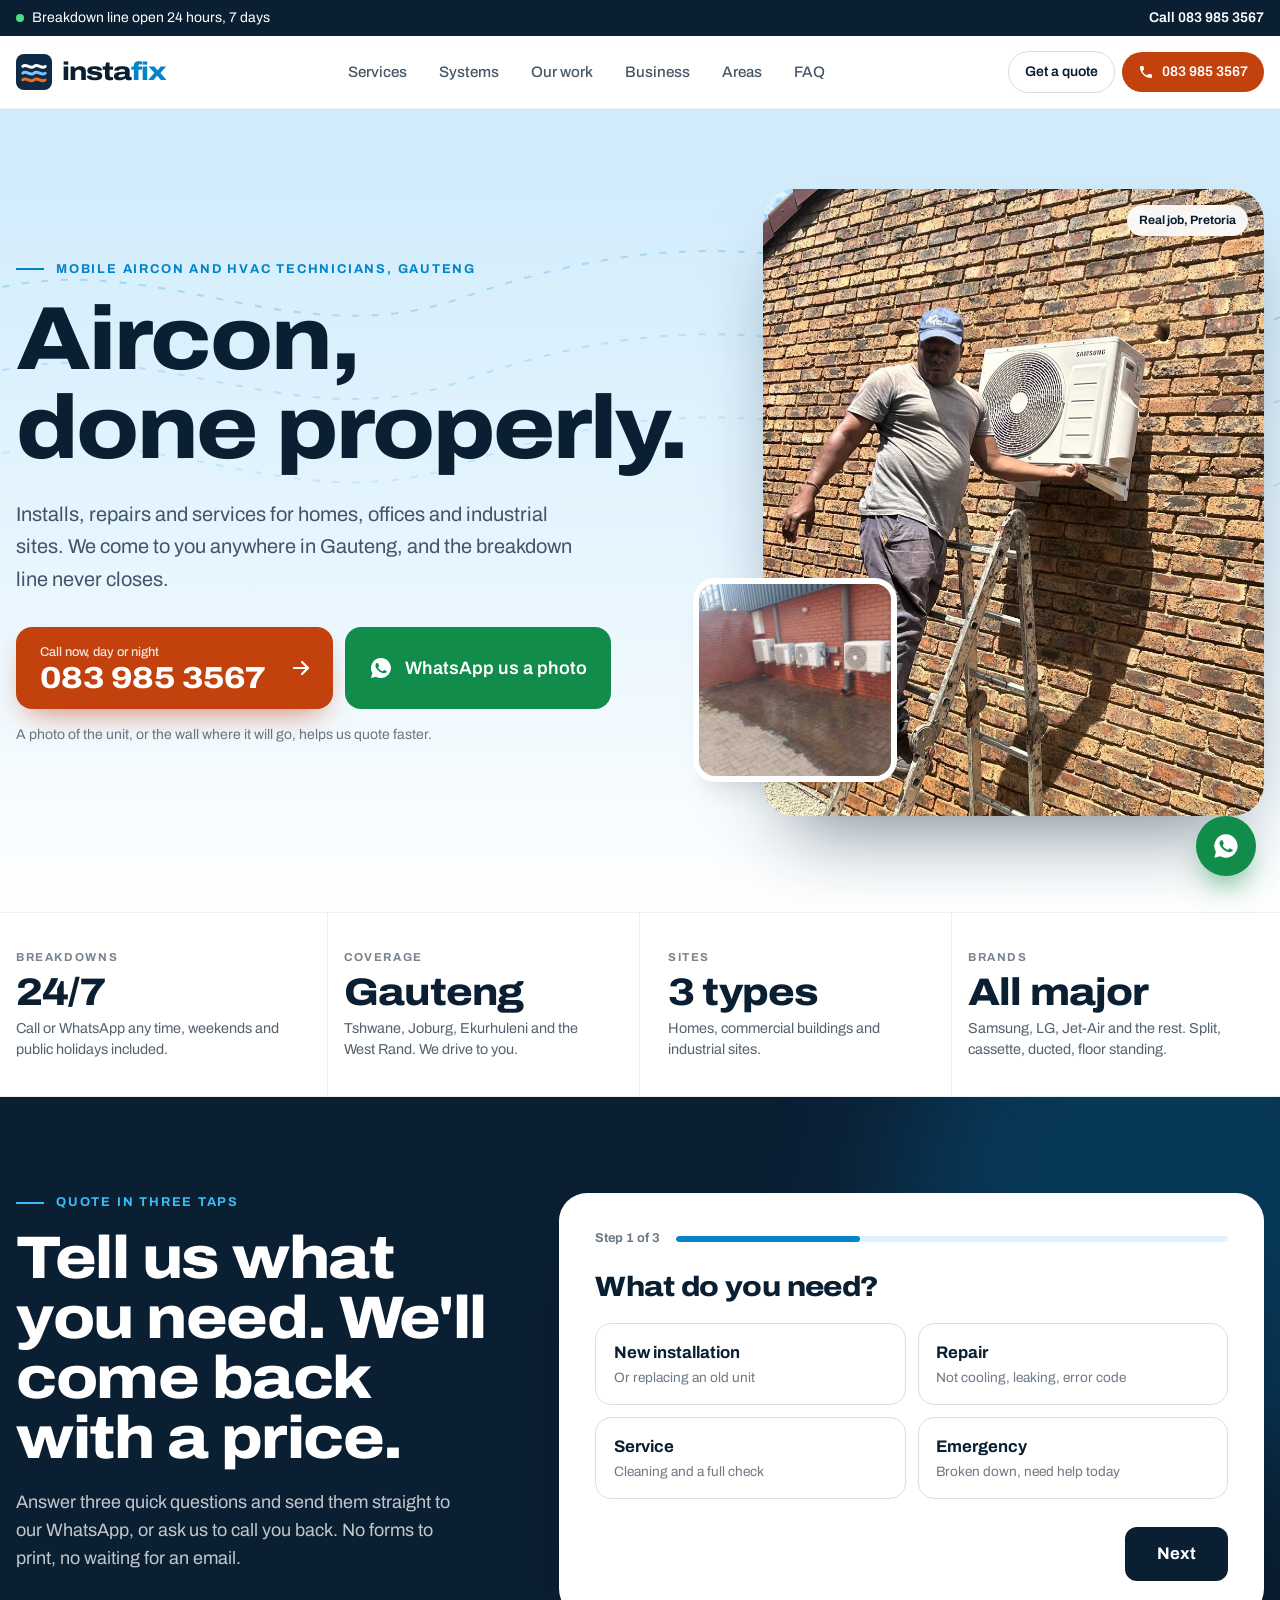
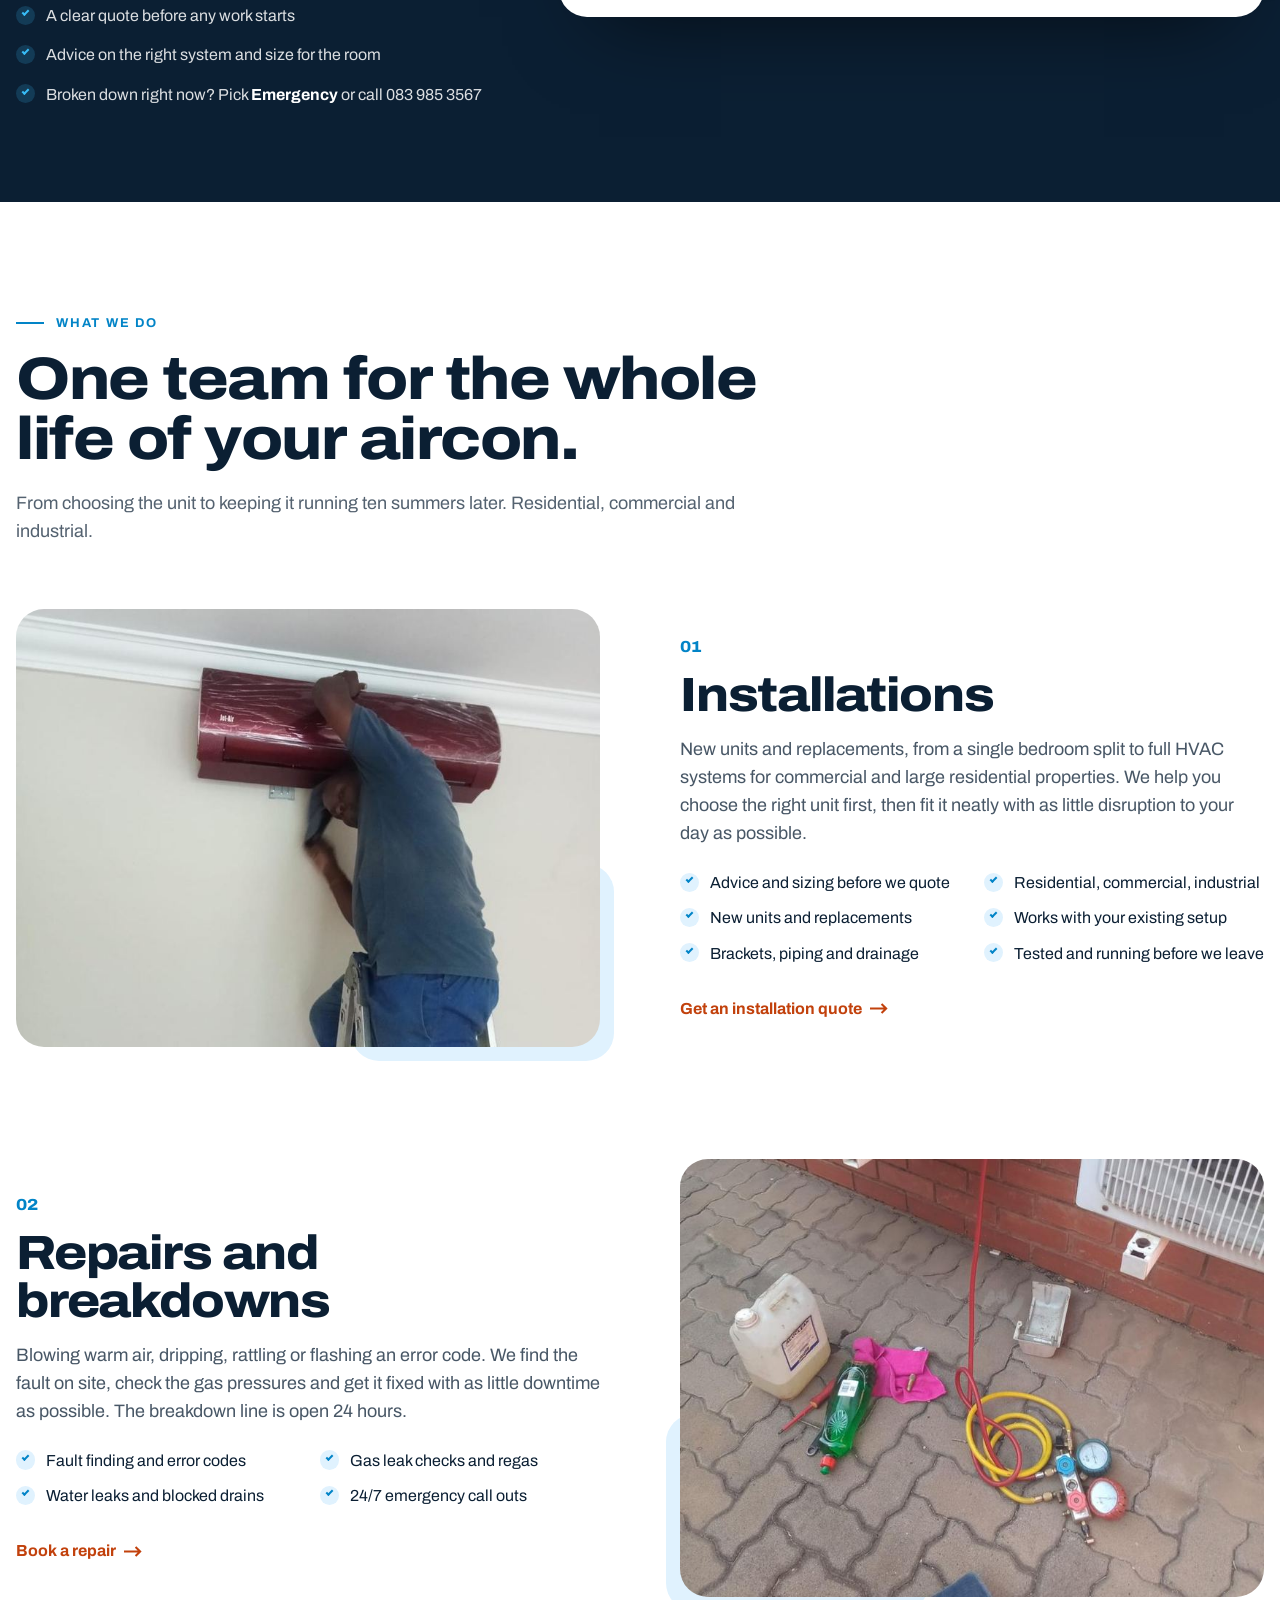
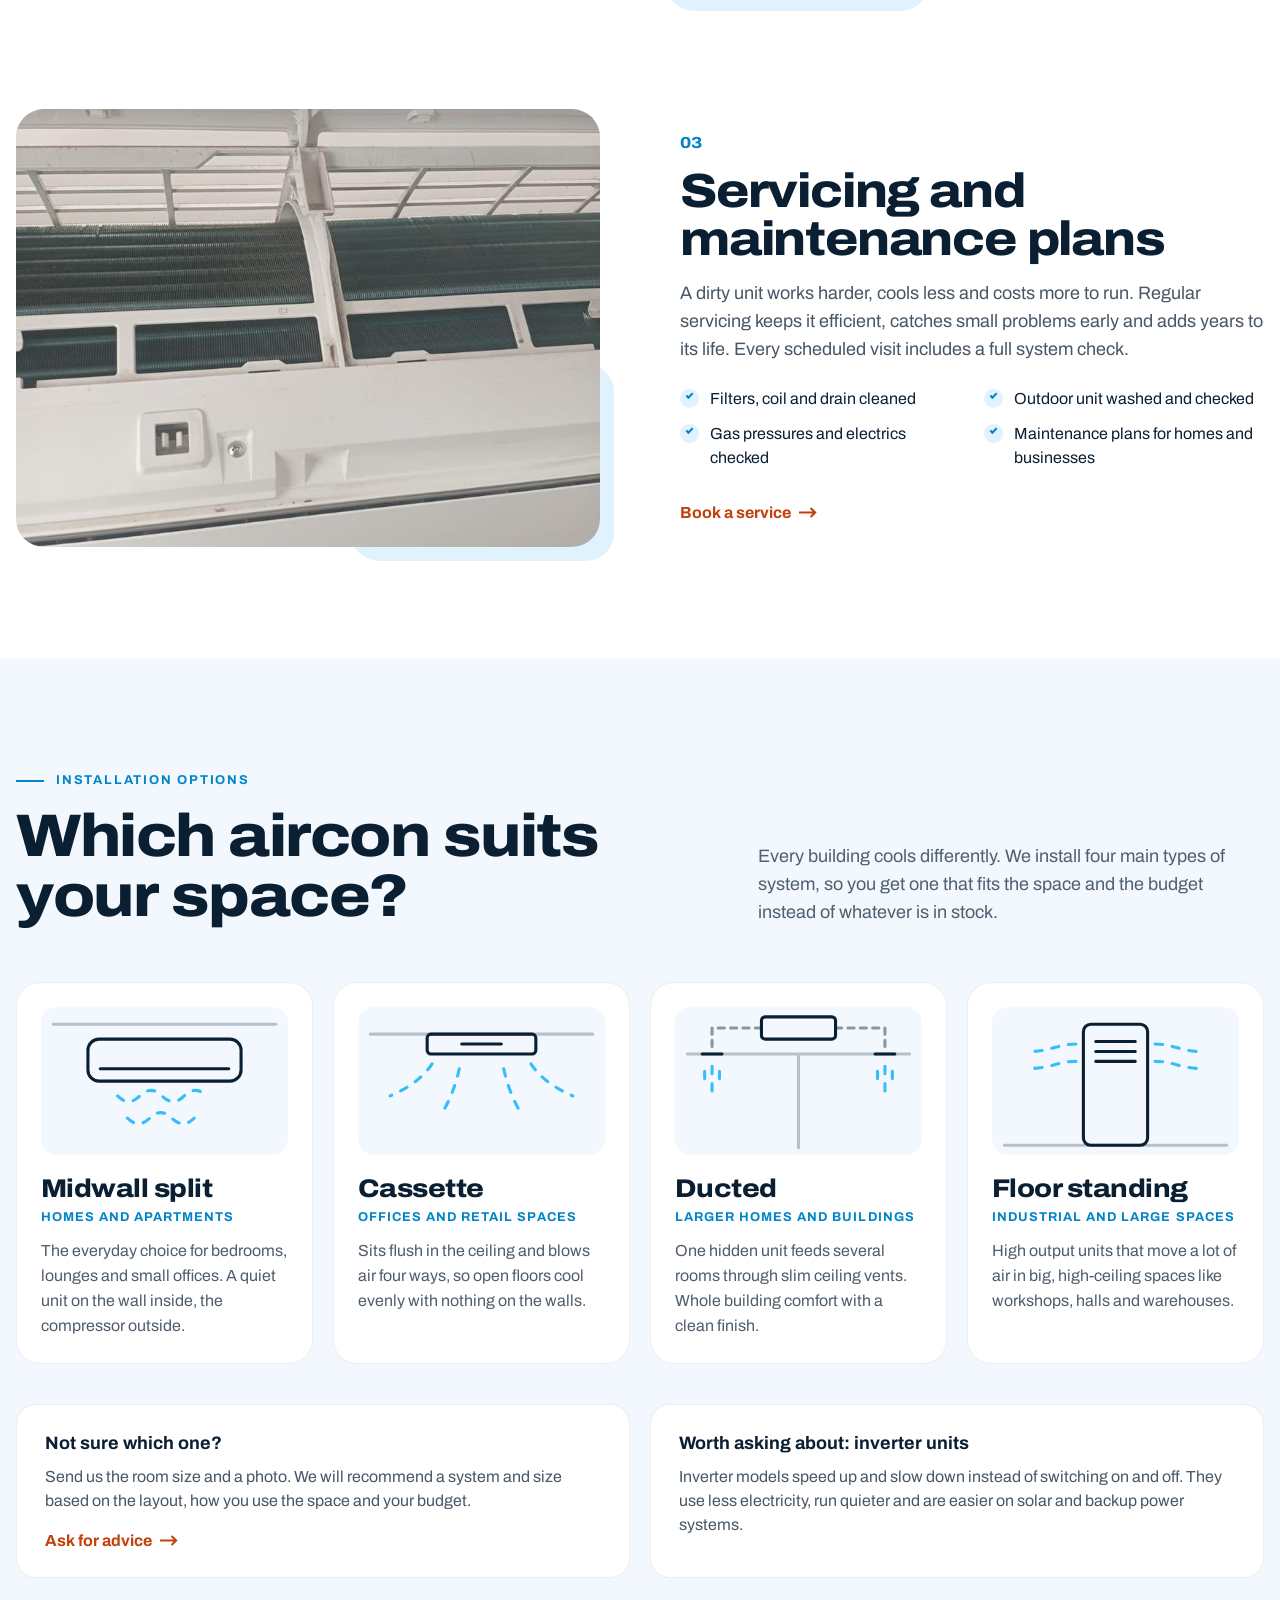
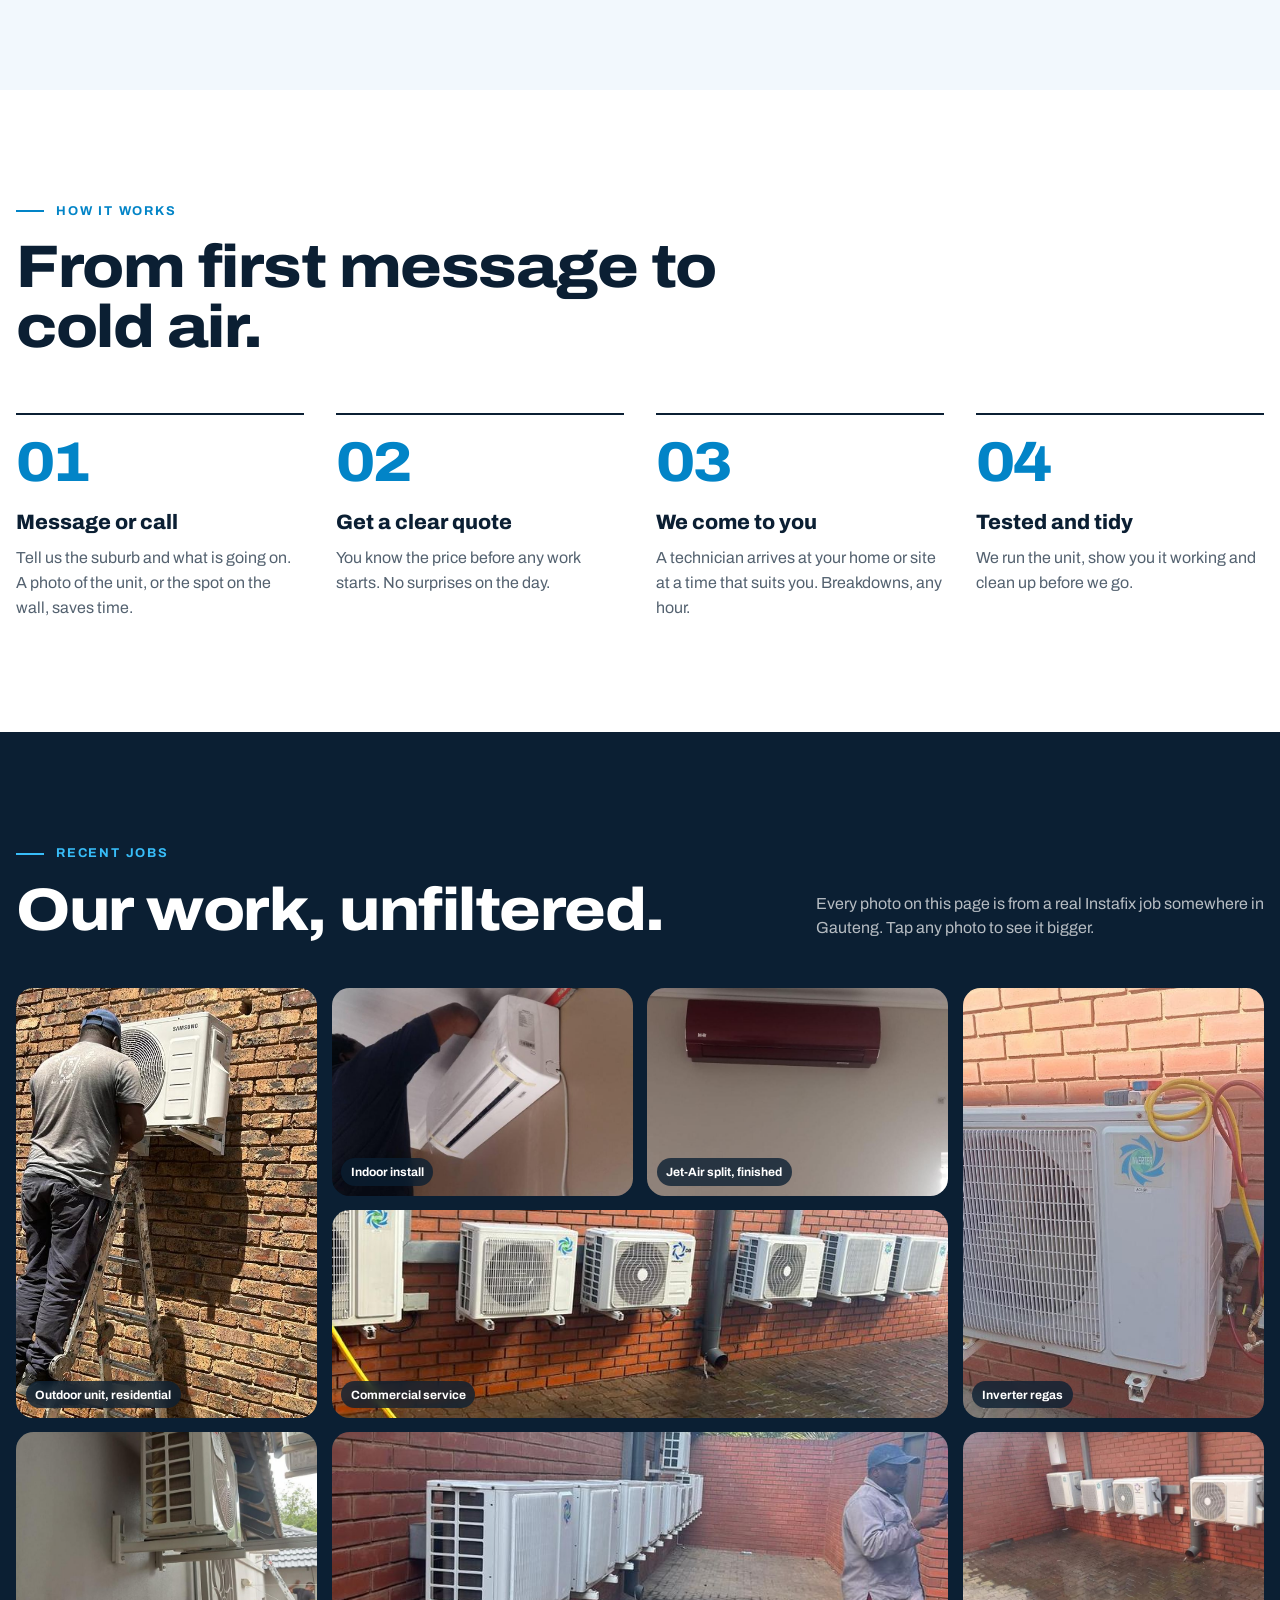
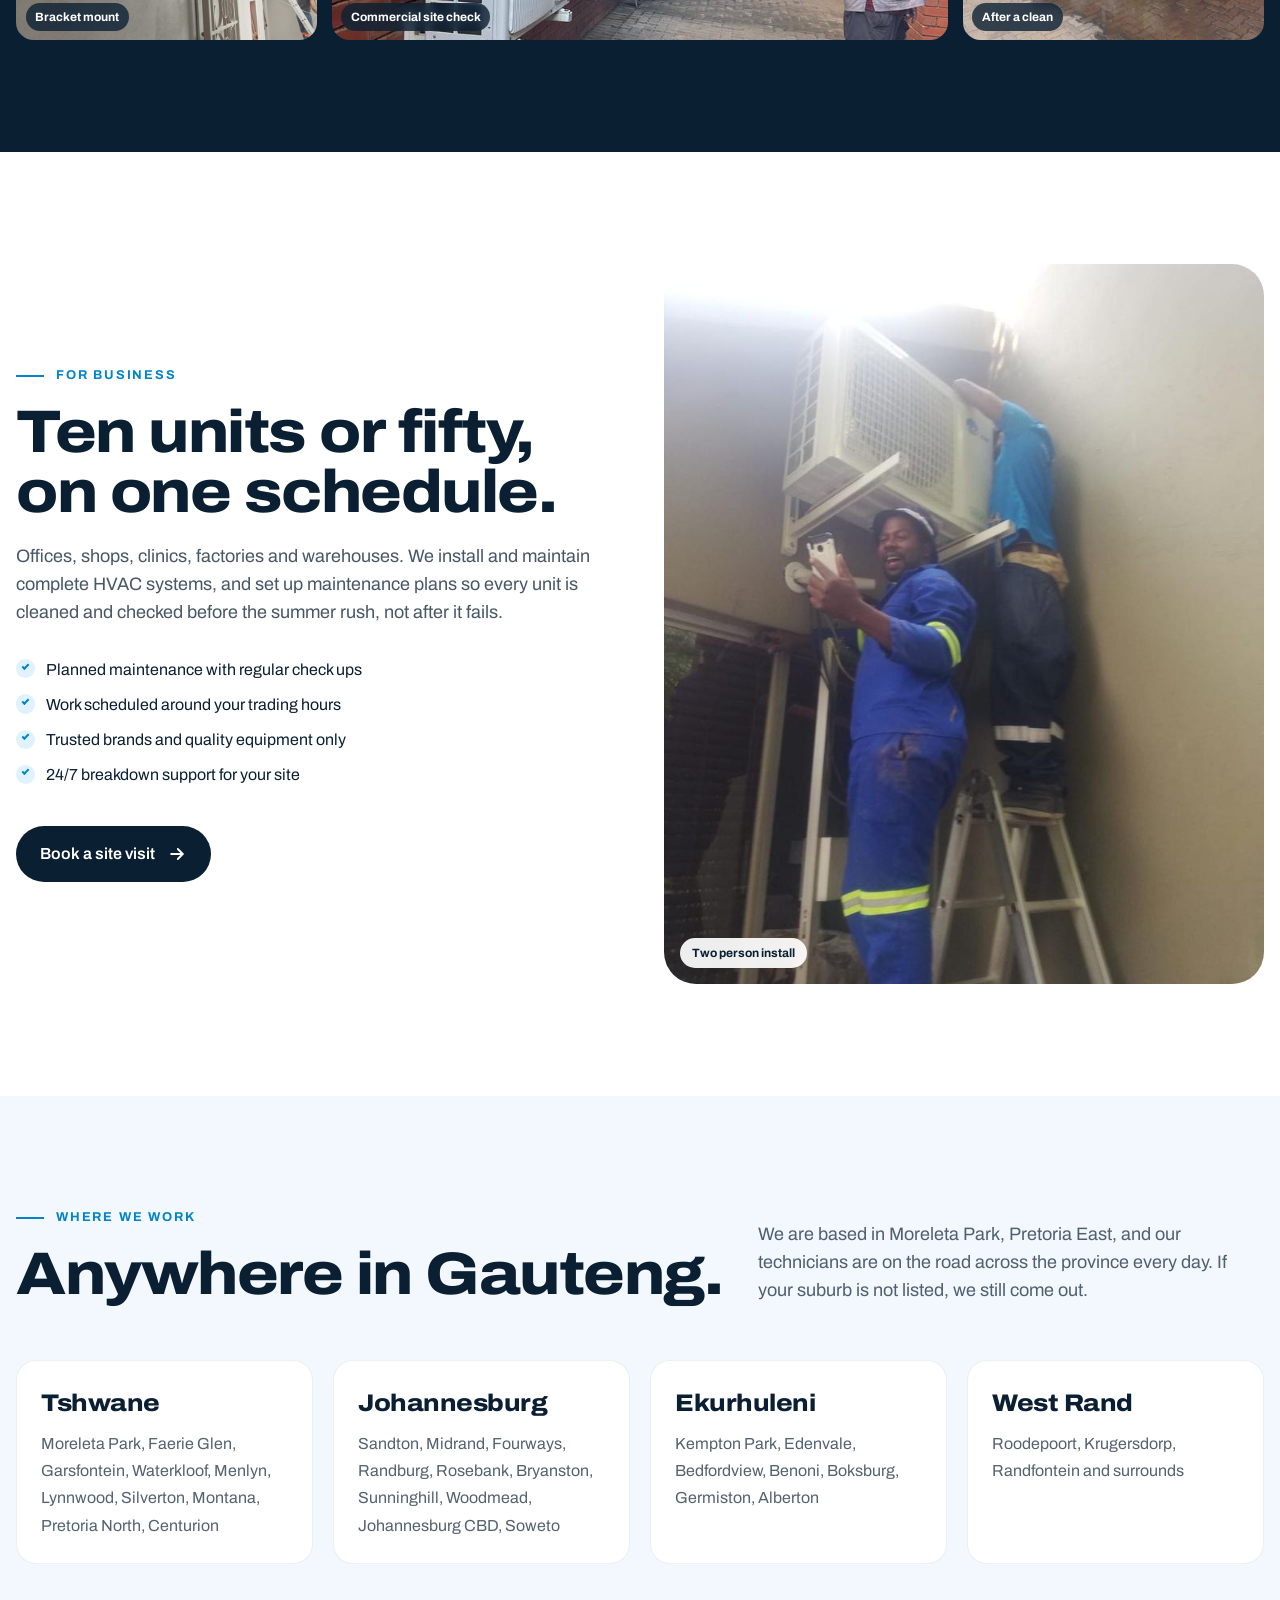
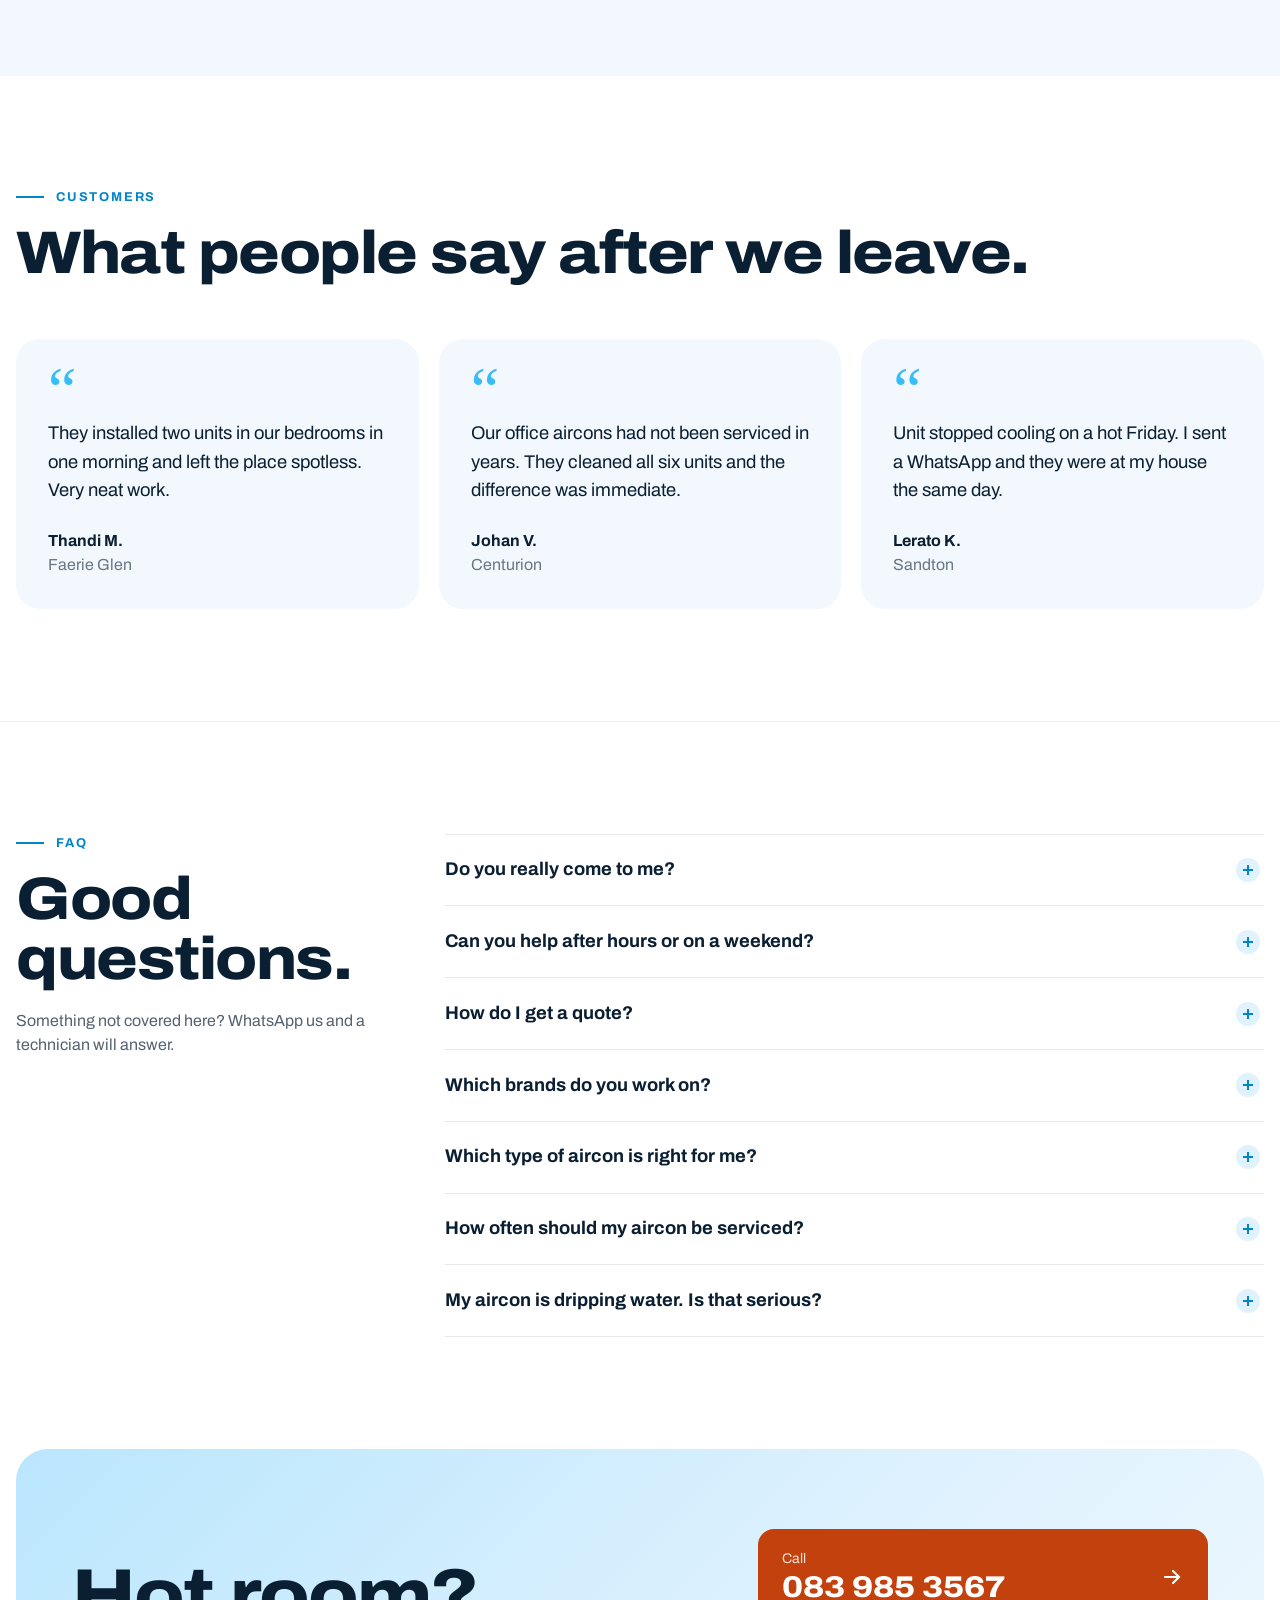
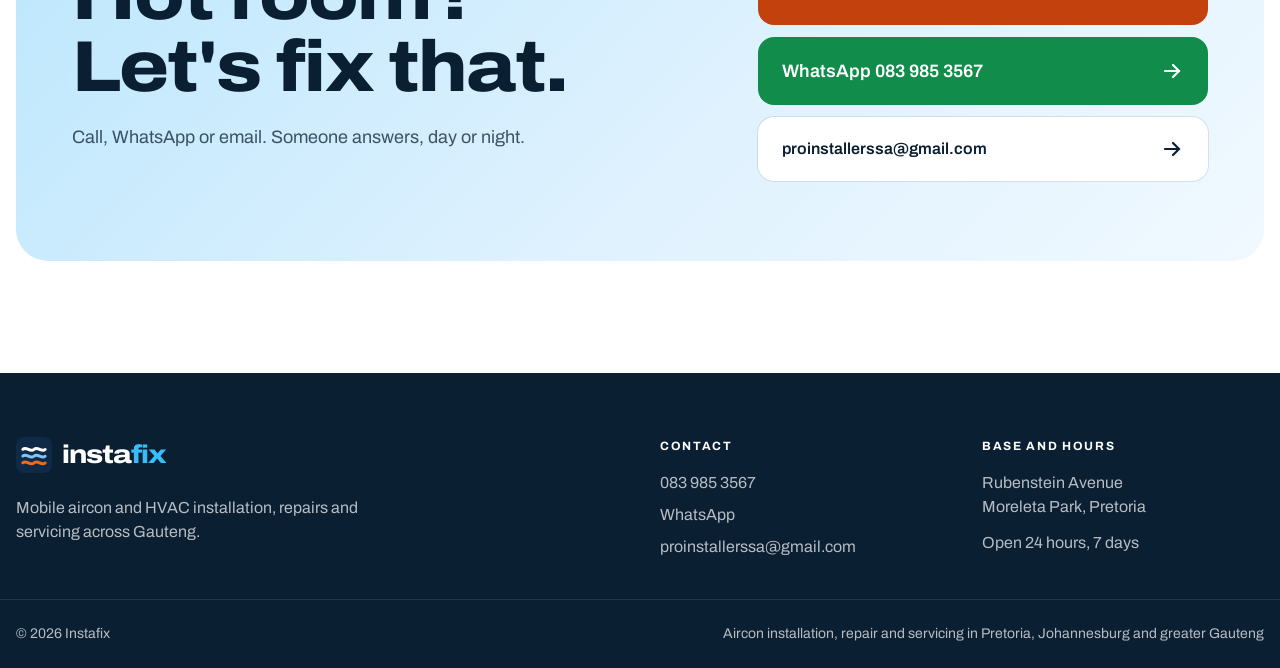
==== commit 5bae6932: "Premium redesign: quote builder, systems guide, business section, new type - Three step quote builde" ====
--- a/index.html
+++ b/index.html
@@ -3,16 +3,16 @@
 <head>
   <meta charset="utf-8">
   <meta name="viewport" content="width=device-width, initial-scale=1, viewport-fit=cover">
-  <title>Aircon Installation, Repair and Servicing in Gauteng | Instafix</title>
-  <meta name="description" content="Mobile aircon and HVAC technicians across Gauteng. Installations, repairs, servicing and 24/7 emergency support. Call 083 985 3567 for a fast quote.">
+  <title>Aircon Installation, Repairs and Servicing in Gauteng | Instafix</title>
+  <meta name="description" content="Mobile aircon and HVAC technicians across Gauteng. Installs, repairs, servicing and a 24/7 breakdown line. Call or WhatsApp 083 985 3567 for a quote.">
   <link rel="canonical" href="https://instafix.co.za/">
-  <meta name="theme-color" content="#0369A1">
+  <meta name="theme-color" content="#0B1F33">
 
   <!-- Open Graph / social sharing -->
   <meta property="og:type" content="website">
   <meta property="og:site_name" content="Instafix">
-  <meta property="og:title" content="Mobile Aircon Installation, Repair and Servicing | Instafix">
-  <meta property="og:description" content="Mobile aircon and HVAC technicians across Gauteng, with 24/7 emergency support. We come to you. Call 083 985 3567 for a fast quote.">
+  <meta property="og:title" content="Instafix | Aircon installs, repairs and servicing in Gauteng">
+  <meta property="og:description" content="Mobile aircon and HVAC technicians across Gauteng, with a 24/7 breakdown line. We come to you. Call or WhatsApp 083 985 3567.">
   <meta property="og:url" content="https://instafix.co.za/">
   <meta property="og:image" content="https://instafix.co.za/images/og-image.jpg">
   <meta property="og:image:width" content="1200">
@@ -25,9 +25,10 @@
 
   <link rel="preconnect" href="https://fonts.googleapis.com">
   <link rel="preconnect" href="https://fonts.gstatic.com" crossorigin>
-  <link href="https://fonts.googleapis.com/css2?family=Barlow+Condensed:wght@600;700;800&family=Barlow:wght@400;500;600&display=swap" rel="stylesheet">
+  <link href="https://fonts.googleapis.com/css2?family=Archivo:wdth,wght@75..125,400..800&display=swap" rel="stylesheet">
   <link rel="preload" as="image" href="/images/hero.jpg">
   <link rel="stylesheet" href="/assets/css/style.css">
+  <script>document.documentElement.classList.add("js")</script>
 
   <!-- GOOGLE ADS / ANALYTICS: paste the gtag.js snippet from Google Ads here (see README) -->
 
@@ -39,7 +40,7 @@
     "url": "https://instafix.co.za/",
     "logo": "https://instafix.co.za/images/logo.png",
     "image": "https://instafix.co.za/images/og-image.jpg",
-    "description": "Mobile air conditioning and HVAC installation, repair and maintenance for residential, commercial and industrial properties across Gauteng, with 24/7 emergency support.",
+    "description": "Mobile air conditioning and HVAC installation, repair and maintenance for homes, businesses and industrial sites across Gauteng, with a 24/7 breakdown line.",
     "telephone": "+27839853567",
     "email": "proinstallerssa@gmail.com",
     "address": {
@@ -58,10 +59,11 @@
     "areaServed": [
       {"@type": "State", "name": "Gauteng"},
       {"@type": "City", "name": "Pretoria"},
+      {"@type": "City", "name": "Centurion"},
+      {"@type": "City", "name": "Midrand"},
       {"@type": "City", "name": "Johannesburg"},
       {"@type": "City", "name": "Sandton"},
-      {"@type": "City", "name": "Centurion"},
-      {"@type": "City", "name": "Midrand"}
+      {"@type": "City", "name": "Ekurhuleni"}
     ],
     "hasOfferCatalog": {
       "@type": "OfferCatalog",
@@ -69,362 +71,588 @@
       "itemListElement": [
         {"@type": "Offer", "itemOffered": {"@type": "Service", "name": "Residential, commercial and industrial aircon installation"}},
         {"@type": "Offer", "itemOffered": {"@type": "Service", "name": "HVAC installation"}},
-        {"@type": "Offer", "itemOffered": {"@type": "Service", "name": "Air conditioner repair and regas"}},
+        {"@type": "Offer", "itemOffered": {"@type": "Service", "name": "Aircon repairs and regas"}},
         {"@type": "Offer", "itemOffered": {"@type": "Service", "name": "24/7 emergency aircon repairs"}},
-        {"@type": "Offer", "itemOffered": {"@type": "Service", "name": "Air conditioner servicing and maintenance plans"}}
+        {"@type": "Offer", "itemOffered": {"@type": "Service", "name": "Aircon servicing and maintenance plans"}}
       ]
     }
   }
   </script>
 </head>
-<body class="bg-white text-ink font-body antialiased pb-[calc(4.5rem+env(safe-area-inset-bottom))] lg:pb-0">
-
-  <a href="#main" class="sr-only focus:not-sr-only focus:fixed focus:top-3 focus:left-3 focus:z-50 focus:bg-white focus:px-4 focus:py-2 focus:rounded">Skip to content</a>
+<body class="bg-white text-ink font-body antialiased pb-[calc(4.25rem+env(safe-area-inset-bottom))] lg:pb-0">
+
+  <a href="#main" class="sr-only focus:not-sr-only focus:fixed focus:top-3 focus:left-3 focus:z-[60] focus:bg-white focus:px-4 focus:py-2 focus:rounded">Skip to content</a>
+
+  <!-- Breakdown line -->
+  <div class="bg-ink text-white text-[0.8rem] sm:text-sm pt-[env(safe-area-inset-top)]">
+    <div class="mx-auto max-w-7xl px-4 h-9 flex items-center justify-between gap-3">
+      <p class="flex items-center gap-2"><span class="live-dot" aria-hidden="true"></span><span>Breakdown line open 24 hours, 7 days</span></p>
+      <a href="tel:0839853567" class="font-semibold hover:text-sky-bright" data-track="call_topbar"><span class="hidden sm:inline">Call </span>083 985 3567</a>
+    </div>
+  </div>
 
   <!-- Header -->
-  <header class="sticky top-0 z-40 bg-sky-700/95 backdrop-blur text-white pt-[env(safe-area-inset-top)]">
-    <div class="mx-auto max-w-6xl px-4 h-16 flex items-center justify-between gap-4">
+  <header class="site-header sticky top-0 z-40 bg-white/90 backdrop-blur-md border-b border-ink/[0.07]">
+    <div class="mx-auto max-w-7xl px-4 h-16 lg:h-[4.5rem] flex items-center justify-between gap-4">
       <a href="#top" class="flex items-center gap-2.5 shrink-0" aria-label="Instafix home">
-        <img src="/images/logo.svg" alt="Instafix logo" width="36" height="36" class="size-9">
-        <span class="font-display font-bold text-2xl tracking-wide leading-none">Insta<span class="text-orange-300">fix</span></span>
+        <img src="/images/logo.svg" alt="" width="36" height="36" class="size-9">
+        <span class="wordmark text-[1.6rem]">insta<span class="text-sky">fix</span></span>
       </a>
-      <nav class="hidden lg:flex items-center gap-7 text-sm font-medium text-white/90" aria-label="Main">
-        <a href="#services" class="hover:text-white">Services</a>
-        <a href="#work" class="hover:text-white">Our work</a>
-        <a href="#areas" class="hover:text-white">Areas</a>
-        <a href="#contact" class="hover:text-white">Contact</a>
+      <nav class="hidden lg:flex items-center gap-8 text-[0.95rem] font-medium text-ink/75" aria-label="Main">
+        <a href="#services" class="nav-link">Services</a>
+        <a href="#systems" class="nav-link">Systems</a>
+        <a href="#work" class="nav-link">Our work</a>
+        <a href="#business" class="nav-link">Business</a>
+        <a href="#areas" class="nav-link">Areas</a>
+        <a href="#faq" class="nav-link">FAQ</a>
       </nav>
-      <a href="tel:0839853567" class="btn-call inline-flex items-center gap-2 whitespace-nowrap rounded-full px-4 py-2 text-sm font-semibold" data-track="call_header">
-        <svg class="size-4" viewBox="0 0 24 24" fill="currentColor" aria-hidden="true"><path d="M6.6 10.8a15.1 15.1 0 0 0 6.6 6.6l2.2-2.2a1 1 0 0 1 1-.25 11.4 11.4 0 0 0 3.6.57 1 1 0 0 1 1 1V20a1 1 0 0 1-1 1A17 17 0 0 1 3 4a1 1 0 0 1 1-1h3.5a1 1 0 0 1 1 1c0 1.25.2 2.45.57 3.57a1 1 0 0 1-.25 1z"/></svg>
-        <span class="hidden sm:inline">083 985 3567</span><span class="sm:hidden">Call</span>
-      </a>
+      <div class="flex items-center gap-2">
+        <a href="#quote" class="hidden md:inline-flex items-center rounded-full px-4 py-2.5 text-sm font-semibold text-ink ring-1 ring-ink/15 hover:ring-ink/40">Get a quote</a>
+        <a href="tel:0839853567" class="btn-call inline-flex items-center gap-2 whitespace-nowrap rounded-full px-4 py-2.5 text-sm font-semibold" data-track="call_header">
+          <svg class="size-4" viewBox="0 0 24 24" fill="currentColor" aria-hidden="true"><path d="M6.6 10.8a15.1 15.1 0 0 0 6.6 6.6l2.2-2.2a1 1 0 0 1 1-.25 11.4 11.4 0 0 0 3.6.57 1 1 0 0 1 1 1V20a1 1 0 0 1-1 1A17 17 0 0 1 3 4a1 1 0 0 1 1-1h3.5a1 1 0 0 1 1 1c0 1.25.2 2.45.57 3.57a1 1 0 0 1-.25 1z"/></svg>
+          <span class="hidden sm:inline">083 985 3567</span><span class="sm:hidden">Call</span>
+        </a>
+      </div>
     </div>
   </header>
 
   <main id="main">
 
     <!-- Hero -->
-    <section id="top" class="relative overflow-hidden bg-linear-to-br from-sky-200 via-sky-200 to-sky-300 text-ink">
-      <svg class="absolute -right-24 top-10 w-[36rem] opacity-[0.12] pointer-events-none" viewBox="0 0 400 200" aria-hidden="true">
-        <path d="M0 50c50-40 100 40 150 0s100 40 150 0 100 40 150 0M0 100c50-40 100 40 150 0s100 40 150 0 100 40 150 0M0 150c50-40 100 40 150 0s100 40 150 0 100 40 150 0" fill="none" stroke="#0369A1" stroke-width="14" stroke-linecap="round"/>
+    <section id="top" class="hero relative overflow-hidden">
+      <svg class="airflow absolute inset-x-0 top-16 w-full h-[26rem] pointer-events-none" viewBox="0 0 1440 400" preserveAspectRatio="none" aria-hidden="true">
+        <path d="M-40 120C160 60 320 180 520 120S880 60 1080 120 1360 180 1480 120"/>
+        <path d="M-40 200C160 140 320 260 520 200S880 140 1080 200 1360 260 1480 200"/>
+        <path d="M-40 280C160 220 320 340 520 280S880 220 1080 280 1360 340 1480 280"/>
       </svg>
-      <div class="relative mx-auto max-w-6xl px-4 pt-8 pb-10 md:pt-12 md:pb-14 lg:py-16 grid lg:grid-cols-[1.1fr_0.9fr] gap-8 lg:gap-12 items-center">
-        <div>
-          <p class="text-sky-800 font-semibold">Mobile aircon and HVAC technicians across Gauteng</p>
-          <h1 class="mt-3 font-display font-extrabold text-[2.6rem] leading-[1.02] sm:text-6xl lg:text-[4.2rem] tracking-tight">
-            Aircon installed, repaired and serviced at your door.
+      <div class="relative mx-auto max-w-7xl px-4 pt-10 pb-14 md:pt-14 md:pb-20 lg:pt-20 lg:pb-24 grid lg:grid-cols-12 gap-10 lg:gap-8 items-center">
+        <div class="lg:col-span-7">
+          <p class="eyebrow">Mobile aircon and HVAC technicians, Gauteng</p>
+          <h1 class="display mt-4 text-[3.1rem] sm:text-7xl lg:text-[5.6rem]">
+            Aircon,<br>done properly.
           </h1>
-          <p class="mt-4 text-lg text-ink/80 max-w-xl">
-            Our technicians drive to your home, office, shop or factory with everything needed for the job. Call or WhatsApp us for a fast quote, any time of day or night.
+          <p class="mt-6 text-lg sm:text-xl text-ink/75 max-w-xl leading-relaxed">
+            Installs, repairs and services for homes, offices and industrial sites. We come to you anywhere in Gauteng, and the breakdown line never closes.
           </p>
 
-          <a href="tel:0839853567" class="btn-call mt-7 flex sm:inline-flex flex-col items-start rounded-2xl px-6 py-4 shadow-lg shadow-sky-900/25" data-track="call_hero">
-            <span class="text-sm font-semibold text-white/85">Tap to call now</span>
-            <span class="font-display font-extrabold text-[clamp(2rem,9.5vw,3rem)] whitespace-nowrap leading-none tracking-wide">083 985 3567</span>
-          </a>
-          <div class="mt-3 flex flex-wrap gap-3">
-            <a href="https://wa.me/27839853567?text=Hi%20Instafix%2C%20I%20need%20help%20with%20my%20aircon." class="btn-wa inline-flex items-center gap-2 rounded-full px-5 py-3 font-semibold" data-track="whatsapp_hero">
-              <svg class="size-5" viewBox="0 0 24 24" fill="currentColor" aria-hidden="true"><path d="M12 2a10 10 0 0 0-8.6 15.1L2 22l5-1.3A10 10 0 1 0 12 2zm5.3 14.1c-.2.6-1.3 1.2-1.8 1.2-.5.1-1 .2-3.3-.7-2.8-1.1-4.5-3.9-4.7-4.1-.1-.2-1.1-1.5-1.1-2.8s.7-2 1-2.3c.2-.3.5-.3.7-.3h.5c.2 0 .4 0 .6.5l.8 2c.1.2.1.4 0 .5l-.4.6-.3.4c-.1.2-.3.3-.1.6.2.3.8 1.3 1.7 2.1 1.2 1 2.1 1.4 2.4 1.5.3.1.5.1.6-.1l.9-1c.2-.3.4-.2.6-.1l1.9.9c.3.1.5.2.5.3.1.2.1.7-.1 1.3z"/></svg>
-              WhatsApp us
+          <div class="mt-8 flex flex-col sm:flex-row gap-3">
+            <a href="tel:0839853567" class="btn-call group inline-flex items-center justify-between gap-6 rounded-2xl pl-6 pr-5 py-4 shadow-[0_14px_30px_-12px_rgba(194,65,12,0.65)]" data-track="call_hero">
+              <span class="flex flex-col">
+                <span class="text-[0.8rem] font-medium text-white/85">Call now, day or night</span>
+                <span class="display text-[1.9rem] leading-none tracking-normal whitespace-nowrap">083 985 3567</span>
+              </span>
+              <svg class="size-6 transition-transform group-hover:translate-x-0.5" viewBox="0 0 24 24" fill="none" stroke="currentColor" stroke-width="2.2" stroke-linecap="round" aria-hidden="true"><path d="M5 12h13M13 6l6 6-6 6"/></svg>
             </a>
-            <a href="#contact" class="inline-flex items-center rounded-full px-5 py-3 font-semibold border border-ink/25 hover:bg-white/50">Request a callback</a>
-          </div>
-        </div>
-
-        <div class="relative">
-          <img src="/images/hero.jpg" width="960" height="1280"
-               alt="Instafix technician mounting a Samsung aircon outdoor unit on a brick wall in Pretoria"
-               class="w-full max-h-[34rem] md:max-h-[26rem] lg:max-h-[34rem] object-cover object-[center_30%] rounded-3xl ring-4 ring-white/60 shadow-xl shadow-sky-900/20" fetchpriority="high">
-          <div class="absolute left-4 bottom-4 right-4 sm:right-auto bg-white text-ink rounded-2xl px-4 py-3 shadow-xl">
-            <p class="font-display font-bold text-lg leading-tight">We come to you</p>
-            <p class="text-sm text-ink/70">Homes, offices, shops and factories</p>
-          </div>
-        </div>
-      </div>
-    </section>
-
-    <!-- Trust signals -->
-    <section aria-label="Why choose us" class="bg-frost border-b border-ink/5">
-      <ul class="mx-auto max-w-6xl px-4 py-8 grid grid-cols-2 lg:grid-cols-4 gap-x-5 gap-y-6">
-        <li class="flex gap-3">
-          <svg class="size-7 shrink-0 text-sky" viewBox="0 0 24 24" fill="none" stroke="currentColor" stroke-width="2" stroke-linecap="round" stroke-linejoin="round" aria-hidden="true"><path d="M12 3l7 3v5c0 5-3.5 8.5-7 10-3.5-1.5-7-5-7-10V6z"/><path d="M9 12l2 2 4-4"/></svg>
-          <div><h2 class="font-display font-bold text-lg leading-tight">Qualified technicians</h2><p class="text-sm text-ink/70 mt-1">Split, cassette, ducted and floor standing systems.</p></div>
-        </li>
-        <li class="flex gap-3">
-          <svg class="size-7 shrink-0 text-sky" viewBox="0 0 24 24" fill="none" stroke="currentColor" stroke-width="2" stroke-linecap="round" stroke-linejoin="round" aria-hidden="true"><path d="M20.6 13.4l-7.2 7.2a2 2 0 0 1-2.8 0L3 13V3h10l7.6 7.6a2 2 0 0 1 0 2.8z"/><circle cx="7.5" cy="7.5" r="1.5"/></svg>
-          <div><h2 class="font-display font-bold text-lg leading-tight">Affordable rates</h2><p class="text-sm text-ink/70 mt-1">A clear quote before we start.</p></div>
-        </li>
-        <li class="flex gap-3">
-          <svg class="size-7 shrink-0 text-sky" viewBox="0 0 24 24" fill="none" stroke="currentColor" stroke-width="2" stroke-linecap="round" stroke-linejoin="round" aria-hidden="true"><path d="M13 2L4 14h7l-1 8 9-12h-7z"/></svg>
-          <div><h2 class="font-display font-bold text-lg leading-tight">24/7 emergency support</h2><p class="text-sm text-ink/70 mt-1">Help is a WhatsApp message away.</p></div>
-        </li>
-        <li class="flex gap-3">
-          <svg class="size-7 shrink-0 text-sky" viewBox="0 0 24 24" fill="none" stroke="currentColor" stroke-width="2" stroke-linecap="round" stroke-linejoin="round" aria-hidden="true"><circle cx="12" cy="12" r="9"/><path d="M8.5 12.5l2.5 2.5 4.5-5"/></svg>
-          <div><h2 class="font-display font-bold text-lg leading-tight">Satisfaction guarantee</h2><p class="text-sm text-ink/70 mt-1">Not done until it cools properly.</p></div>
-        </li>
-      </ul>
+            <a href="https://wa.me/27839853567?text=Hi%20Instafix%2C%20here%20is%20a%20photo%20of%20my%20aircon.%20Can%20I%20get%20a%20quote%3F" class="btn-wa inline-flex items-center justify-center gap-3 rounded-2xl px-6 py-4 font-semibold text-lg" data-track="whatsapp_hero">
+              <svg class="size-6" viewBox="0 0 24 24" fill="currentColor" aria-hidden="true"><path d="M12 2a10 10 0 0 0-8.6 15.1L2 22l5-1.3A10 10 0 1 0 12 2zm5.3 14.1c-.2.6-1.3 1.2-1.8 1.2-.5.1-1 .2-3.3-.7-2.8-1.1-4.5-3.9-4.7-4.1-.1-.2-1.1-1.5-1.1-2.8s.7-2 1-2.3c.2-.3.5-.3.7-.3h.5c.2 0 .4 0 .6.5l.8 2c.1.2.1.4 0 .5l-.4.6-.3.4c-.1.2-.3.3-.1.6.2.3.8 1.3 1.7 2.1 1.2 1 2.1 1.4 2.4 1.5.3.1.5.1.6-.1l.9-1c.2-.3.4-.2.6-.1l1.9.9c.3.1.5.2.5.3.1.2.1.7-.1 1.3z"/></svg>
+              WhatsApp us a photo
+            </a>
+          </div>
+          <p class="mt-4 text-sm text-ink/60">A photo of the unit, or the wall where it will go, helps us quote faster.</p>
+        </div>
+
+        <div class="lg:col-span-5 relative">
+          <div class="relative mx-auto max-w-md lg:max-w-none">
+            <img src="/images/hero.jpg" width="960" height="1280"
+                 alt="Instafix technician on a ladder mounting a Samsung outdoor unit on a face brick wall"
+                 class="w-full aspect-[4/5] object-cover object-[center_35%] rounded-[2rem] shadow-[0_40px_80px_-30px_rgba(11,31,51,0.55)]" fetchpriority="high">
+            <img src="/images/work/units-after-cleaning.jpg" width="800" height="800" alt="Four outdoor units on a brick wall after a full service"
+                 class="hidden sm:block absolute -left-8 lg:-left-16 bottom-10 w-40 lg:w-48 aspect-square object-cover rounded-2xl ring-[6px] ring-white shadow-xl">
+            <p class="photo-tag absolute right-4 top-4">Real job, Pretoria</p>
+          </div>
+        </div>
+      </div>
+    </section>
+
+    <!-- Key facts -->
+    <section aria-label="Instafix at a glance" class="border-y border-ink/[0.07] bg-white">
+      <dl class="mx-auto max-w-7xl px-4 grid grid-cols-2 lg:grid-cols-4">
+        <div class="fact">
+          <dt>Breakdowns</dt>
+          <dd><span class="fact-big">24/7</span>Call or WhatsApp any time, weekends and public holidays included.</dd>
+        </div>
+        <div class="fact">
+          <dt>Coverage</dt>
+          <dd><span class="fact-big">Gauteng</span>Tshwane, Joburg, Ekurhuleni and the West Rand. We drive to you.</dd>
+        </div>
+        <div class="fact">
+          <dt>Sites</dt>
+          <dd><span class="fact-big">3 types</span>Homes, commercial buildings and industrial sites.</dd>
+        </div>
+        <div class="fact">
+          <dt>Brands</dt>
+          <dd><span class="fact-big">All major</span>Samsung, LG, Jet-Air and the rest. Split, cassette, ducted, floor standing.</dd>
+        </div>
+      </dl>
+    </section>
+
+    <!-- Quote builder -->
+    <section id="quote" class="scroll-mt-20 bg-ink text-white relative overflow-hidden">
+      <div class="absolute -top-40 -right-40 size-[34rem] rounded-full bg-sky/25 blur-3xl pointer-events-none" aria-hidden="true"></div>
+      <div class="relative mx-auto max-w-7xl px-4 py-16 md:py-24 grid lg:grid-cols-12 gap-10 lg:gap-14">
+        <div class="lg:col-span-5">
+          <p class="eyebrow eyebrow-dark">Quote in three taps</p>
+          <h2 class="display mt-4 text-[2.6rem] sm:text-5xl md:text-6xl">Tell us what you need. We'll come back with a price.</h2>
+          <p class="mt-5 text-lg text-white/75 max-w-md">Answer three quick questions and send them straight to our WhatsApp, or ask us to call you back. No forms to print, no waiting for an email.</p>
+          <ul class="mt-8 space-y-4 text-white/85">
+            <li class="check check-dark">A clear quote before any work starts</li>
+            <li class="check check-dark">Advice on the right system and size for the room</li>
+            <li class="check check-dark">Broken down right now? Pick <strong class="text-white">Emergency</strong> or call 083 985 3567</li>
+          </ul>
+        </div>
+
+        <div class="lg:col-span-7">
+          <form id="quote-form" action="https://formsubmit.co/proinstallerssa@gmail.com" method="POST" class="qb">
+            <input type="hidden" name="_subject" value="New aircon quote request from the website">
+            <input type="hidden" name="_template" value="table">
+            <input type="hidden" name="_captcha" value="false">
+            <input type="hidden" name="_next" id="form-next" value="https://instafix.co.za/thank-you">
+            <input type="text" name="_honey" class="hidden" tabindex="-1" autocomplete="off" aria-hidden="true">
+
+            <div class="qb-head">
+              <p class="qb-count" aria-live="polite">Step <span id="qb-step">1</span> of 3</p>
+              <div class="qb-progress" aria-hidden="true"><span id="qb-bar"></span></div>
+            </div>
+
+            <fieldset class="qb-step is-active" data-step="1">
+              <legend class="qb-legend">What do you need?</legend>
+              <div class="mt-5 grid sm:grid-cols-2 gap-3">
+                <label class="opt"><input type="radio" name="service" value="New installation" required><span class="opt-body"><span class="opt-title">New installation</span><span class="opt-sub">Or replacing an old unit</span></span></label>
+                <label class="opt"><input type="radio" name="service" value="Repair"><span class="opt-body"><span class="opt-title">Repair</span><span class="opt-sub">Not cooling, leaking, error code</span></span></label>
+                <label class="opt"><input type="radio" name="service" value="Service or maintenance"><span class="opt-body"><span class="opt-title">Service</span><span class="opt-sub">Cleaning and a full check</span></span></label>
+                <label class="opt opt-urgent"><input type="radio" name="service" value="Emergency breakdown"><span class="opt-body"><span class="opt-title">Emergency</span><span class="opt-sub">Broken down, need help today</span></span></label>
+              </div>
+              <p id="qb-urgent" class="qb-urgent hidden" role="status">For breakdowns a call is quickest: <a href="tel:0839853567" class="font-bold underline underline-offset-2" data-track="call_quote_urgent">083 985 3567</a>. Or carry on and WhatsApp us the details.</p>
+            </fieldset>
+
+            <fieldset class="qb-step" data-step="2">
+              <legend class="qb-legend">Tell us about the site</legend>
+              <p class="qb-label mt-5">Type of property</p>
+              <div class="mt-2 grid grid-cols-1 sm:grid-cols-3 gap-3">
+                <label class="opt opt-sm"><input type="radio" name="property" value="Home" required><span class="opt-body"><span class="opt-title">Home</span></span></label>
+                <label class="opt opt-sm"><input type="radio" name="property" value="Office or shop"><span class="opt-body"><span class="opt-title">Office or shop</span></span></label>
+                <label class="opt opt-sm"><input type="radio" name="property" value="Factory or warehouse"><span class="opt-body"><span class="opt-title">Factory or warehouse</span></span></label>
+              </div>
+              <p class="qb-label mt-6">How many units?</p>
+              <div class="mt-2 grid grid-cols-2 sm:grid-cols-4 gap-3">
+                <label class="opt opt-sm"><input type="radio" name="units" value="1" required><span class="opt-body"><span class="opt-title">1</span></span></label>
+                <label class="opt opt-sm"><input type="radio" name="units" value="2 to 3"><span class="opt-body"><span class="opt-title">2 to 3</span></span></label>
+                <label class="opt opt-sm"><input type="radio" name="units" value="4 or more"><span class="opt-body"><span class="opt-title">4 or more</span></span></label>
+                <label class="opt opt-sm"><input type="radio" name="units" value="Not sure"><span class="opt-body"><span class="opt-title">Not sure</span></span></label>
+              </div>
+            </fieldset>
+
+            <fieldset class="qb-step" data-step="3">
+              <legend class="qb-legend">Where do we send the quote?</legend>
+              <div class="mt-5 grid sm:grid-cols-2 gap-4">
+                <div>
+                  <label for="f-name" class="field-label">Your name</label>
+                  <input id="f-name" name="name" type="text" required autocomplete="name" class="field">
+                </div>
+                <div>
+                  <label for="f-phone" class="field-label">Phone number</label>
+                  <input id="f-phone" name="phone" type="tel" required autocomplete="tel" inputmode="tel" pattern="[0-9 +()]{9,16}" placeholder="082 123 4567" class="field">
+                </div>
+                <div>
+                  <label for="f-suburb" class="field-label">Suburb</label>
+                  <input id="f-suburb" name="suburb" type="text" required autocomplete="address-level2" placeholder="e.g. Faerie Glen" class="field">
+                </div>
+                <div>
+                  <label for="f-note" class="field-label">Anything else? <span class="font-normal text-ink/50">(optional)</span></label>
+                  <input id="f-note" name="note" type="text" placeholder="Brand, error code, room size" class="field">
+                </div>
+              </div>
+            </fieldset>
+
+            <p id="form-error" class="mt-4 text-sm font-semibold text-flame-dark hidden" role="alert"></p>
+
+            <div class="qb-nav">
+              <button type="button" id="qb-back" class="qb-back" hidden>Back</button>
+              <button type="button" id="qb-next" class="qb-next">Next</button>
+            </div>
+
+            <div class="qb-final">
+              <button type="button" id="form-wa" class="btn-wa w-full rounded-xl px-6 py-4 text-lg font-bold inline-flex items-center justify-center gap-2.5">
+                <svg class="size-5" viewBox="0 0 24 24" fill="currentColor" aria-hidden="true"><path d="M12 2a10 10 0 0 0-8.6 15.1L2 22l5-1.3A10 10 0 1 0 12 2zm5.3 14.1c-.2.6-1.3 1.2-1.8 1.2-.5.1-1 .2-3.3-.7-2.8-1.1-4.5-3.9-4.7-4.1-.1-.2-1.1-1.5-1.1-2.8s.7-2 1-2.3c.2-.3.5-.3.7-.3h.5c.2 0 .4 0 .6.5l.8 2c.1.2.1.4 0 .5l-.4.6-.3.4c-.1.2-.3.3-.1.6.2.3.8 1.3 1.7 2.1 1.2 1 2.1 1.4 2.4 1.5.3.1.5.1.6-.1l.9-1c.2-.3.4-.2.6-.1l1.9.9c.3.1.5.2.5.3.1.2.1.7-.1 1.3z"/></svg>
+                Send on WhatsApp
+              </button>
+              <button type="submit" class="w-full rounded-xl px-6 py-4 text-lg font-bold text-ink ring-1 ring-ink/20 hover:ring-ink/50 bg-white">Call me back instead</button>
+            </div>
+          </form>
+        </div>
+      </div>
     </section>
 
     <!-- Services -->
-    <section id="services" class="scroll-mt-16 mx-auto max-w-6xl px-4 py-14 md:py-20">
-      <h2 class="font-display font-extrabold text-4xl md:text-5xl tracking-tight">What we do</h2>
-      <p class="mt-3 text-lg text-ink/70 max-w-2xl">Aircon and HVAC installation, repairs and maintenance for homes, businesses and industrial sites across Gauteng.</p>
-
-      <div class="mt-10 grid gap-10 lg:gap-8 lg:grid-cols-3">
-        <article class="flex flex-col md:grid md:grid-cols-[2fr_3fr] md:gap-8 lg:flex lg:gap-0">
-          <img src="/images/service-install.jpg" width="800" height="600" loading="lazy" class="rounded-2xl aspect-[4/3] w-full object-cover"
-               alt="Technician installing a Jet-Air split aircon indoor unit below a ceiling cornice">
-          <div class="flex flex-col">
-          <h3 class="mt-5 md:mt-0 lg:mt-5 font-display font-bold text-2xl">Aircon and HVAC installation</h3>
-          <p class="mt-2 text-ink/75">Our skilled technicians install premium systems tailored to your home, commercial or large residential property, with minimal disruption to your operations or daily routine.</p>
-          <ul class="mt-3 space-y-1 text-sm text-ink/80">
-            <li class="tick">Residential, commercial and industrial</li>
-            <li class="tick">New and replacement installations</li>
-            <li class="tick">Professional advice before every installation</li>
-            <li class="tick">Seamless integration with your existing setup</li>
-          </ul>
-          <a href="https://wa.me/27839853567?text=Hi%20Instafix%2C%20I%20would%20like%20a%20quote%20for%20an%20aircon%20installation." class="lg:mt-auto pt-5 font-semibold text-flame underline underline-offset-4 decoration-2 hover:text-flame-dark" data-track="whatsapp_install">Get an installation quote</a>
+    <section id="services" class="scroll-mt-20 mx-auto max-w-7xl px-4 py-20 md:py-28">
+      <div class="max-w-3xl">
+        <p class="eyebrow">What we do</p>
+        <h2 class="display mt-4 text-5xl md:text-6xl">One team for the whole life of your aircon.</h2>
+        <p class="mt-5 text-lg text-ink/70">From choosing the unit to keeping it running ten summers later. Residential, commercial and industrial.</p>
+      </div>
+
+      <div class="mt-16 space-y-20 md:space-y-28">
+        <article class="svc reveal">
+          <div class="svc-media">
+            <img src="/images/service-install.jpg" width="800" height="600" loading="lazy" alt="Technician fitting a red Jet-Air split unit below a ceiling cornice">
+          </div>
+          <div class="svc-text">
+            <p class="svc-num">01</p>
+            <h3 class="display text-4xl md:text-5xl">Installations</h3>
+            <p class="mt-4 text-lg text-ink/75">New units and replacements, from a single bedroom split to full HVAC systems for commercial and large residential properties. We help you choose the right unit first, then fit it neatly with as little disruption to your day as possible.</p>
+            <ul class="mt-6 grid sm:grid-cols-2 gap-x-6 gap-y-3">
+              <li class="check">Advice and sizing before we quote</li>
+              <li class="check">Residential, commercial, industrial</li>
+              <li class="check">New units and replacements</li>
+              <li class="check">Works with your existing setup</li>
+              <li class="check">Brackets, piping and drainage</li>
+              <li class="check">Tested and running before we leave</li>
+            </ul>
+            <a href="https://wa.me/27839853567?text=Hi%20Instafix%2C%20I%20would%20like%20a%20quote%20for%20an%20aircon%20installation." class="link-arrow mt-8" data-track="whatsapp_install">Get an installation quote</a>
           </div>
         </article>
 
-        <article class="flex flex-col md:grid md:grid-cols-[2fr_3fr] md:gap-8 lg:flex lg:gap-0">
-          <img src="/images/service-repair.jpg" width="800" height="600" loading="lazy" class="rounded-2xl aspect-[4/3] w-full object-cover"
-               alt="Refrigerant pressure gauges connected to an aircon outdoor unit during a repair and regas">
-          <div class="flex flex-col">
-          <h3 class="mt-5 md:mt-0 lg:mt-5 font-display font-bold text-2xl">Repairs and 24/7 emergencies</h3>
-          <p class="mt-2 text-ink/75">Not cooling, leaking or showing an error code? Our experienced technicians fix faults promptly to keep downtime to a minimum, and we offer round the clock emergency support.</p>
-          <ul class="mt-3 space-y-1 text-sm text-ink/80">
-            <li class="tick">Fault finding and error codes</li>
-            <li class="tick">Gas leak checks and regas</li>
-            <li class="tick">Water leaks and drain blockages</li>
-            <li class="tick">24/7 emergency call outs</li>
-          </ul>
-          <a href="https://wa.me/27839853567?text=Hi%20Instafix%2C%20my%20aircon%20needs%20a%20repair." class="lg:mt-auto pt-5 font-semibold text-flame underline underline-offset-4 decoration-2 hover:text-flame-dark" data-track="whatsapp_repair">Book a repair</a>
+        <article class="svc svc-flip reveal">
+          <div class="svc-media">
+            <img src="/images/service-repair.jpg" width="800" height="600" loading="lazy" alt="Refrigerant gauges and hoses laid out next to an outdoor unit during a regas">
+          </div>
+          <div class="svc-text">
+            <p class="svc-num">02</p>
+            <h3 class="display text-4xl md:text-5xl">Repairs and breakdowns</h3>
+            <p class="mt-4 text-lg text-ink/75">Blowing warm air, dripping, rattling or flashing an error code. We find the fault on site, check the gas pressures and get it fixed with as little downtime as possible. The breakdown line is open 24 hours.</p>
+            <ul class="mt-6 grid sm:grid-cols-2 gap-x-6 gap-y-3">
+              <li class="check">Fault finding and error codes</li>
+              <li class="check">Gas leak checks and regas</li>
+              <li class="check">Water leaks and blocked drains</li>
+              <li class="check">24/7 emergency call outs</li>
+            </ul>
+            <a href="https://wa.me/27839853567?text=Hi%20Instafix%2C%20my%20aircon%20needs%20a%20repair." class="link-arrow mt-8" data-track="whatsapp_repair">Book a repair</a>
           </div>
         </article>
 
-        <article class="flex flex-col md:grid md:grid-cols-[2fr_3fr] md:gap-8 lg:flex lg:gap-0">
-          <img src="/images/service-maintenance.jpg" width="800" height="600" loading="lazy" class="rounded-2xl aspect-[4/3] w-full object-cover"
-               alt="Open aircon indoor unit showing a cleaned evaporator coil during a service">
-          <div class="flex flex-col">
-          <h3 class="mt-5 md:mt-0 lg:mt-5 font-display font-bold text-2xl">Servicing and maintenance</h3>
-          <p class="mt-2 text-ink/75">Our maintenance plans keep your systems running at their best, prevent breakdowns and extend their lifespan. Every scheduled visit includes a full system check up.</p>
-          <ul class="mt-3 space-y-1 text-sm text-ink/80">
-            <li class="tick">Filter, coil and drain cleaning</li>
-            <li class="tick">Regular system check ups</li>
-            <li class="tick">Maintenance plans for homes and businesses</li>
-          </ul>
-          <a href="https://wa.me/27839853567?text=Hi%20Instafix%2C%20I%20would%20like%20to%20book%20an%20aircon%20service." class="lg:mt-auto pt-5 font-semibold text-flame underline underline-offset-4 decoration-2 hover:text-flame-dark" data-track="whatsapp_service">Book a service</a>
+        <article class="svc reveal">
+          <div class="svc-media">
+            <img src="/images/service-maintenance.jpg" width="800" height="600" loading="lazy" alt="Indoor unit opened up with a cleaned evaporator coil during a service">
+          </div>
+          <div class="svc-text">
+            <p class="svc-num">03</p>
+            <h3 class="display text-4xl md:text-5xl">Servicing and maintenance plans</h3>
+            <p class="mt-4 text-lg text-ink/75">A dirty unit works harder, cools less and costs more to run. Regular servicing keeps it efficient, catches small problems early and adds years to its life. Every scheduled visit includes a full system check.</p>
+            <ul class="mt-6 grid sm:grid-cols-2 gap-x-6 gap-y-3">
+              <li class="check">Filters, coil and drain cleaned</li>
+              <li class="check">Outdoor unit washed and checked</li>
+              <li class="check">Gas pressures and electrics checked</li>
+              <li class="check">Maintenance plans for homes and businesses</li>
+            </ul>
+            <a href="https://wa.me/27839853567?text=Hi%20Instafix%2C%20I%20would%20like%20to%20book%20an%20aircon%20service." class="link-arrow mt-8" data-track="whatsapp_service">Book a service</a>
           </div>
         </article>
       </div>
-
-      <div class="mt-16 rounded-3xl bg-frost p-6 sm:p-10">
-        <h3 class="font-display font-extrabold text-3xl md:text-4xl tracking-tight">Aircon installation options</h3>
-        <p class="mt-3 text-lg text-ink/75 max-w-3xl">Every building has different cooling requirements. That is why we offer a wide range of air conditioning systems to suit different spaces and budgets.</p>
-        <ul class="mt-8 grid gap-4 sm:grid-cols-2 lg:grid-cols-4">
-          <li class="system">
-            <h4>Midwall split</h4>
-            <p>For homes and apartments.</p>
+    </section>
+
+    <!-- Systems -->
+    <section id="systems" class="scroll-mt-20 bg-mist">
+      <div class="mx-auto max-w-7xl px-4 py-20 md:py-28">
+        <div class="grid lg:grid-cols-12 gap-6 items-end">
+          <div class="lg:col-span-7">
+            <p class="eyebrow">Installation options</p>
+            <h2 class="display mt-4 text-5xl md:text-6xl">Which aircon suits your space?</h2>
+          </div>
+          <p class="lg:col-span-5 text-lg text-ink/70">Every building cools differently. We install four main types of system, so you get one that fits the space and the budget instead of whatever is in stock.</p>
+        </div>
+
+        <ul class="mt-14 grid sm:grid-cols-2 lg:grid-cols-4 gap-5">
+          <li class="sys reveal">
+            <svg class="sys-art" viewBox="0 0 200 120" aria-hidden="true">
+              <path class="wall" d="M10 14h180"/>
+              <rect x="38" y="26" width="124" height="34" rx="9"/>
+              <path d="M48 50h104"/>
+              <path class="air" d="M62 72c6 6 12 6 18 0s12-6 18 0 12 6 18 0 12-6 18 0"/>
+              <path class="air" d="M70 90c6 6 12 6 18 0s12-6 18 0 12 6 18 0"/>
+            </svg>
+            <h3>Midwall split</h3>
+            <p class="sys-for">Homes and apartments</p>
+            <p>The everyday choice for bedrooms, lounges and small offices. A quiet unit on the wall inside, the compressor outside.</p>
           </li>
-          <li class="system">
-            <h4>Cassette</h4>
-            <p>For offices and retail spaces.</p>
+          <li class="sys reveal">
+            <svg class="sys-art" viewBox="0 0 200 120" aria-hidden="true">
+              <path class="wall" d="M10 22h180"/>
+              <rect x="56" y="22" width="88" height="16" rx="3"/>
+              <path d="M84 30h32"/>
+              <path class="air" d="M60 46c-8 12-20 20-34 26"/>
+              <path class="air" d="M140 46c8 12 20 20 34 26"/>
+              <path class="air" d="M82 50c-3 14-8 26-14 36"/>
+              <path class="air" d="M118 50c3 14 8 26 14 36"/>
+            </svg>
+            <h3>Cassette</h3>
+            <p class="sys-for">Offices and retail spaces</p>
+            <p>Sits flush in the ceiling and blows air four ways, so open floors cool evenly with nothing on the walls.</p>
           </li>
-          <li class="system">
-            <h4>Ducted</h4>
-            <p>For larger buildings.</p>
+          <li class="sys reveal">
+            <svg class="sys-art" viewBox="0 0 200 120" aria-hidden="true">
+              <rect x="70" y="8" width="60" height="18" rx="3"/>
+              <path class="duct" d="M70 17H30v18M130 17h40v18"/>
+              <path class="wall" d="M10 38h180M100 38v76"/>
+              <path d="M22 38h16M162 38h16"/>
+              <path class="air" d="M30 48v22M24 52v14M36 52v14"/>
+              <path class="air" d="M170 48v22M164 52v14M176 52v14"/>
+            </svg>
+            <h3>Ducted</h3>
+            <p class="sys-for">Larger homes and buildings</p>
+            <p>One hidden unit feeds several rooms through slim ceiling vents. Whole building comfort with a clean finish.</p>
           </li>
-          <li class="system">
-            <h4>Floor standing</h4>
-            <p>For industrial applications.</p>
+          <li class="sys reveal">
+            <svg class="sys-art" viewBox="0 0 200 120" aria-hidden="true">
+              <path class="wall" d="M10 112h180"/>
+              <rect x="74" y="14" width="52" height="98" rx="6"/>
+              <path d="M84 28h32M84 36h32M84 44h32"/>
+              <path class="air" d="M132 30c14 0 22 6 36 6M132 44c14 0 22 6 40 6"/>
+              <path class="air" d="M68 30c-14 0-22 6-36 6M68 44c-14 0-22 6-40 6"/>
+            </svg>
+            <h3>Floor standing</h3>
+            <p class="sys-for">Industrial and large spaces</p>
+            <p>High output units that move a lot of air in big, high-ceiling spaces like workshops, halls and warehouses.</p>
           </li>
         </ul>
-        <p class="mt-8 text-ink/75 max-w-3xl">Not sure which system is right for your property? Our team will recommend the best solution based on your room size, layout, usage and budget.</p>
-        <a href="https://wa.me/27839853567?text=Hi%20Instafix%2C%20I%20would%20like%20advice%20on%20which%20aircon%20system%20is%20right%20for%20my%20property." class="mt-4 inline-block font-semibold text-flame underline underline-offset-4 decoration-2 hover:text-flame-dark" data-track="whatsapp_advice">Ask us for advice</a>
-      </div>
-
-      <p class="mt-10 text-ink/70">We only work with trusted brands and high quality equipment, and we service all major brands, including Samsung, LG and Jet-Air.</p>
-    </section>
-
-    <!-- How it works -->
-    <section class="bg-sky-700 text-white">
-      <div class="mx-auto max-w-6xl px-4 py-14 md:py-16">
-        <h2 class="font-display font-extrabold text-4xl md:text-5xl tracking-tight">How it works</h2>
-        <ol class="mt-8 grid gap-8 md:grid-cols-3">
-          <li>
-            <span class="font-display font-extrabold text-6xl text-flame-bright leading-none">1</span>
-            <h3 class="mt-2 font-display font-bold text-2xl">Call or WhatsApp</h3>
-            <p class="mt-1 text-white/90">Tell us your suburb and what the aircon is doing. A photo of the unit helps us quote faster.</p>
-          </li>
-          <li>
-            <span class="font-display font-extrabold text-6xl text-flame-bright leading-none">2</span>
-            <h3 class="mt-2 font-display font-bold text-2xl">We come to you</h3>
-            <p class="mt-1 text-white/90">A technician arrives at your home or business at a time that suits you.</p>
-          </li>
-          <li>
-            <span class="font-display font-extrabold text-6xl text-flame-bright leading-none">3</span>
-            <h3 class="mt-2 font-display font-bold text-2xl">Cool again</h3>
-            <p class="mt-1 text-white/90">We finish the job, test the unit and clean up before we leave.</p>
-          </li>
-        </ol>
-      </div>
+
+        <div class="mt-10 grid lg:grid-cols-2 gap-5">
+          <div class="note">
+            <h3 class="font-bold text-lg">Not sure which one?</h3>
+            <p class="mt-2 text-ink/75">Send us the room size and a photo. We will recommend a system and size based on the layout, how you use the space and your budget.</p>
+            <a href="https://wa.me/27839853567?text=Hi%20Instafix%2C%20which%20aircon%20would%20suit%20my%20room%3F" class="link-arrow mt-4" data-track="whatsapp_advice">Ask for advice</a>
+          </div>
+          <div class="note">
+            <h3 class="font-bold text-lg">Worth asking about: inverter units</h3>
+            <p class="mt-2 text-ink/75">Inverter models speed up and slow down instead of switching on and off. They use less electricity, run quieter and are easier on solar and backup power systems.</p>
+          </div>
+        </div>
+      </div>
+    </section>
+
+    <!-- Process -->
+    <section class="mx-auto max-w-7xl px-4 py-20 md:py-28">
+      <p class="eyebrow">How it works</p>
+      <h2 class="display mt-4 text-5xl md:text-6xl max-w-3xl">From first message to cold air.</h2>
+      <ol class="mt-14 grid md:grid-cols-2 lg:grid-cols-4 gap-x-8 gap-y-12 steps">
+        <li class="step reveal">
+          <h3>Message or call</h3>
+          <p>Tell us the suburb and what is going on. A photo of the unit, or the spot on the wall, saves time.</p>
+        </li>
+        <li class="step reveal">
+          <h3>Get a clear quote</h3>
+          <p>You know the price before any work starts. No surprises on the day.</p>
+        </li>
+        <li class="step reveal">
+          <h3>We come to you</h3>
+          <p>A technician arrives at your home or site at a time that suits you. Breakdowns, any hour.</p>
+        </li>
+        <li class="step reveal">
+          <h3>Tested and tidy</h3>
+          <p>We run the unit, show you it working and clean up before we go.</p>
+        </li>
+      </ol>
     </section>
 
     <!-- Recent work -->
-    <section id="work" class="scroll-mt-16 mx-auto max-w-6xl px-4 py-14 md:py-20">
-      <h2 class="font-display font-extrabold text-4xl md:text-5xl tracking-tight">Recent jobs</h2>
-      <p class="mt-3 text-lg text-ink/70 max-w-2xl">Real photos from our installs, repairs and services around Gauteng.</p>
-      <div class="mt-8 grid grid-cols-2 md:grid-cols-4 gap-2 sm:gap-3">
-        <img src="/images/work/indoor-unit-install.jpg" width="800" height="800" loading="lazy" class="rounded-xl aspect-square object-cover" alt="Samsung split aircon indoor unit being installed in a lounge">
-        <img src="/images/work/jet-air-split-unit.jpg" width="800" height="800" loading="lazy" class="rounded-xl aspect-square object-cover" alt="Finished Jet-Air split aircon installation in a bedroom">
-        <img src="/images/work/commercial-units-serviced.jpg" width="800" height="800" loading="lazy" class="rounded-xl aspect-square object-cover" alt="Row of commercial aircon outdoor units after a full service and wash">
-        <img src="/images/work/samsung-outdoor-unit.jpg" width="800" height="800" loading="lazy" class="rounded-xl aspect-square object-cover" alt="Technician on a ladder fitting a Samsung aircon outdoor unit">
-        <img src="/images/work/outdoor-unit-bracket.jpg" width="800" height="800" loading="lazy" class="rounded-xl aspect-square object-cover" alt="Aircon outdoor unit on a steel wall bracket under a roof overhang at a home">
-        <img src="/images/work/inverter-regas.jpg" width="800" height="800" loading="lazy" class="rounded-xl aspect-square object-cover" alt="Inverter aircon outdoor unit connected to gauges for a regas">
-        <img src="/images/work/commercial-site.jpg" width="800" height="800" loading="lazy" class="rounded-xl aspect-square object-cover" alt="Technician inspecting a long row of aircon units at a commercial building">
-        <img src="/images/work/units-after-cleaning.jpg" width="800" height="800" loading="lazy" class="rounded-xl aspect-square object-cover" alt="Four aircon outdoor units on a brick wall after cleaning">
-      </div>
-    </section>
-
-    <!-- Team + areas -->
-    <section id="areas" class="scroll-mt-16 bg-frost">
-      <div class="mx-auto max-w-6xl px-4 py-14 md:py-20 grid lg:grid-cols-2 gap-10 items-center">
-        <img src="/images/team.jpg" width="750" height="1000" loading="lazy" class="rounded-3xl w-full max-h-[32rem] md:max-h-[24rem] lg:max-h-[32rem] object-cover object-[center_25%]"
-             alt="Two Instafix technicians installing an aircon outdoor unit above a doorway">
-        <div>
-          <h2 class="font-display font-extrabold text-4xl md:text-5xl tracking-tight">Based in Moreleta Park, working across Gauteng</h2>
-          <p class="mt-4 text-lg text-ink/75">Our mobile technicians are based in Pretoria East and travel to homes and businesses across Gauteng every day.</p>
-          <ul class="mt-6 flex flex-wrap gap-2" aria-label="Service areas">
-            <li class="area">Moreleta Park</li>
-            <li class="area">Pretoria East</li>
-            <li class="area">Pretoria</li>
-            <li class="area">Centurion</li>
-            <li class="area">Midrand</li>
-            <li class="area">Sandton</li>
-            <li class="area">Johannesburg</li>
-            <li class="area">All of Gauteng</li>
-          </ul>
-          <p class="mt-5 text-ink/70">Not on the list? Send us your suburb on WhatsApp and we will let you know.</p>
+    <section id="work" class="scroll-mt-20 bg-ink text-white">
+      <div class="mx-auto max-w-7xl px-4 py-20 md:py-28">
+        <div class="flex flex-col md:flex-row md:items-end md:justify-between gap-6">
+          <div>
+            <p class="eyebrow eyebrow-dark">Recent jobs</p>
+            <h2 class="display mt-4 text-5xl md:text-6xl">Our work, unfiltered.</h2>
+          </div>
+          <p class="text-white/70 max-w-md">Every photo on this page is from a real Instafix job somewhere in Gauteng. Tap any photo to see it bigger.</p>
+        </div>
+        <div class="mt-12 gallery">
+          <button type="button" class="tile tile-tall" data-caption="Outdoor unit fitted on a face brick wall, done from a ladder"><img src="/images/work/samsung-outdoor-unit.jpg" width="800" height="800" loading="lazy" alt="Technician on a ladder fitting a Samsung outdoor unit"><span>Outdoor unit, residential</span></button>
+          <button type="button" class="tile" data-caption="Split unit going up in a lounge"><img src="/images/work/indoor-unit-install.jpg" width="800" height="800" loading="lazy" alt="Split aircon indoor unit being installed in a lounge"><span>Indoor install</span></button>
+          <button type="button" class="tile" data-caption="Finished Jet-Air split in a bedroom"><img src="/images/work/jet-air-split-unit.jpg" width="800" height="800" loading="lazy" alt="Finished Jet-Air split aircon in a bedroom"><span>Jet-Air split, finished</span></button>
+          <button type="button" class="tile tile-wide" data-caption="Row of commercial outdoor units after a full service and wash"><img src="/images/work/commercial-units-serviced.jpg" width="800" height="800" loading="lazy" alt="Row of commercial aircon outdoor units after a service and wash"><span>Commercial service</span></button>
+          <button type="button" class="tile tile-tall" data-caption="Inverter outdoor unit on gauges during a regas"><img src="/images/work/inverter-regas.jpg" width="800" height="800" loading="lazy" alt="Inverter outdoor unit connected to gauges for a regas"><span>Inverter regas</span></button>
+          <button type="button" class="tile" data-caption="Outdoor unit on a steel bracket under the roof overhang"><img src="/images/work/outdoor-unit-bracket.jpg" width="800" height="800" loading="lazy" alt="Outdoor unit on a steel wall bracket under a roof overhang"><span>Bracket mount</span></button>
+          <button type="button" class="tile tile-wide" data-caption="Inspecting a long row of units at a commercial building"><img src="/images/work/commercial-site.jpg" width="800" height="800" loading="lazy" alt="Technician inspecting a row of aircon units at a commercial building"><span>Commercial site check</span></button>
+          <button type="button" class="tile" data-caption="Four outdoor units on a brick wall after a full clean"><img src="/images/work/units-after-cleaning.jpg" width="800" height="800" loading="lazy" alt="Four outdoor units on a brick wall after cleaning"><span>After a clean</span></button>
+        </div>
+      </div>
+    </section>
+
+    <!-- Business -->
+    <section id="business" class="scroll-mt-20 mx-auto max-w-7xl px-4 py-20 md:py-28 grid lg:grid-cols-2 gap-12 items-center">
+      <div class="reveal">
+        <p class="eyebrow">For business</p>
+        <h2 class="display mt-4 text-5xl md:text-6xl">Ten units or fifty, on one schedule.</h2>
+        <p class="mt-5 text-lg text-ink/75">Offices, shops, clinics, factories and warehouses. We install and maintain complete HVAC systems, and set up maintenance plans so every unit is cleaned and checked before the summer rush, not after it fails.</p>
+        <ul class="mt-8 space-y-3">
+          <li class="check">Planned maintenance with regular check ups</li>
+          <li class="check">Work scheduled around your trading hours</li>
+          <li class="check">Trusted brands and quality equipment only</li>
+          <li class="check">24/7 breakdown support for your site</li>
+        </ul>
+        <a href="https://wa.me/27839853567?text=Hi%20Instafix%2C%20I%20would%20like%20to%20book%20a%20site%20visit%20for%20our%20business." class="btn-dark mt-10 inline-flex items-center gap-3 rounded-full px-6 py-4 font-semibold" data-track="whatsapp_business">Book a site visit
+          <svg class="size-5" viewBox="0 0 24 24" fill="none" stroke="currentColor" stroke-width="2.2" stroke-linecap="round" aria-hidden="true"><path d="M5 12h13M13 6l6 6-6 6"/></svg>
+        </a>
+      </div>
+      <div class="relative reveal">
+        <img src="/images/team.jpg" width="750" height="1000" loading="lazy" class="w-full aspect-[4/5] lg:aspect-[5/6] object-cover object-[center_25%] rounded-[2rem]"
+             alt="Two Instafix technicians in overalls installing an outdoor unit above a doorway">
+        <p class="photo-tag absolute left-4 bottom-4">Two person install</p>
+      </div>
+    </section>
+
+    <!-- Areas -->
+    <section id="areas" class="scroll-mt-20 bg-mist">
+      <div class="mx-auto max-w-7xl px-4 py-20 md:py-28">
+        <div class="grid lg:grid-cols-12 gap-6 items-end">
+          <div class="lg:col-span-7">
+            <p class="eyebrow">Where we work</p>
+            <h2 class="display mt-4 text-5xl md:text-6xl">Anywhere in Gauteng.</h2>
+          </div>
+          <p class="lg:col-span-5 text-lg text-ink/70">We are based in Moreleta Park, Pretoria East, and our technicians are on the road across the province every day. If your suburb is not listed, we still come out.</p>
+        </div>
+        <div class="mt-14 grid sm:grid-cols-2 lg:grid-cols-4 gap-5">
+          <div class="region reveal">
+            <h3>Tshwane</h3>
+            <p>Moreleta Park, Faerie Glen, Garsfontein, Waterkloof, Menlyn, Lynnwood, Silverton, Montana, Pretoria North, Centurion</p>
+          </div>
+          <div class="region reveal">
+            <h3>Johannesburg</h3>
+            <p>Sandton, Midrand, Fourways, Randburg, Rosebank, Bryanston, Sunninghill, Woodmead, Johannesburg CBD, Soweto</p>
+          </div>
+          <div class="region reveal">
+            <h3>Ekurhuleni</h3>
+            <p>Kempton Park, Edenvale, Bedfordview, Benoni, Boksburg, Germiston, Alberton</p>
+          </div>
+          <div class="region reveal">
+            <h3>West Rand</h3>
+            <p>Roodepoort, Krugersdorp, Randfontein and surrounds</p>
+          </div>
         </div>
       </div>
     </section>
 
     <!-- Testimonials: PLACEHOLDERS. Replace with real Google reviews before running ads (see README). -->
-    <section class="mx-auto max-w-6xl px-4 py-14 md:py-20">
-      <h2 class="font-display font-extrabold text-4xl md:text-5xl tracking-tight">What customers say</h2>
-      <div class="mt-8 grid gap-6 lg:grid-cols-3">
-        <figure class="quote">
+    <section class="mx-auto max-w-7xl px-4 py-20 md:py-28">
+      <p class="eyebrow">Customers</p>
+      <h2 class="display mt-4 text-5xl md:text-6xl">What people say after we leave.</h2>
+      <div class="mt-14 grid gap-5 lg:grid-cols-3">
+        <figure class="quote reveal">
           <blockquote>They installed two units in our bedrooms in one morning and left the place spotless. Very neat work.</blockquote>
-          <figcaption>Thandi M., Faerie Glen</figcaption>
+          <figcaption><strong>Thandi M.</strong> Faerie Glen</figcaption>
         </figure>
-        <figure class="quote">
+        <figure class="quote reveal">
           <blockquote>Our office aircons had not been serviced in years. They cleaned all six units and the difference was immediate.</blockquote>
-          <figcaption>Johan V., Centurion</figcaption>
+          <figcaption><strong>Johan V.</strong> Centurion</figcaption>
         </figure>
-        <figure class="quote">
+        <figure class="quote reveal">
           <blockquote>Unit stopped cooling on a hot Friday. I sent a WhatsApp and they were at my house the same day.</blockquote>
-          <figcaption>Lerato K., Sandton</figcaption>
+          <figcaption><strong>Lerato K.</strong> Sandton</figcaption>
         </figure>
       </div>
     </section>
 
     <!-- FAQ -->
-    <section class="bg-frost">
-      <div class="mx-auto max-w-3xl px-4 py-14 md:py-16">
-        <h2 class="font-display font-extrabold text-4xl md:text-5xl tracking-tight">Common questions</h2>
-        <div class="mt-8 divide-y divide-ink/10 border-y border-ink/10">
-          <details class="faq group">
-            <summary>Do you really come to my house?</summary>
-            <p>Yes. We are a mobile service, so every installation, repair and service is done at your home or business.</p>
+    <section id="faq" class="scroll-mt-20 border-t border-ink/[0.07]">
+      <div class="mx-auto max-w-7xl px-4 py-20 md:py-28 grid lg:grid-cols-12 gap-10">
+        <div class="lg:col-span-4">
+          <p class="eyebrow">FAQ</p>
+          <h2 class="display mt-4 text-5xl md:text-6xl">Good questions.</h2>
+          <p class="mt-5 text-ink/70">Something not covered here? WhatsApp us and a technician will answer.</p>
+        </div>
+        <div class="lg:col-span-8 divide-y divide-ink/10 border-y border-ink/10">
+          <details class="faq">
+            <summary>Do you really come to me?</summary>
+            <p>Yes. We are a mobile team, so every installation, repair and service happens at your home or business, anywhere in Gauteng.</p>
           </details>
-          <details class="faq group">
-            <summary>Do you offer emergency call outs?</summary>
-            <p>Yes. We offer 24/7 emergency support. Call or WhatsApp 083 985 3567 any time, day or night.</p>
+          <details class="faq">
+            <summary>Can you help after hours or on a weekend?</summary>
+            <p>Yes. The breakdown line runs 24 hours a day, 7 days a week. Call or WhatsApp 083 985 3567, day or night.</p>
           </details>
-          <details class="faq group">
+          <details class="faq">
             <summary>How do I get a quote?</summary>
-            <p>Call or WhatsApp 083 985 3567 with your suburb and what you need. For repairs, a photo of the unit and any error code on the display helps us quote faster.</p>
+            <p>Use the quick quote above, or call or WhatsApp 083 985 3567 with your suburb and what you need. For repairs, a photo of the unit and any error code on the display helps us quote faster.</p>
           </details>
-          <details class="faq group">
+          <details class="faq">
             <summary>Which brands do you work on?</summary>
             <p>All major brands, including Samsung, LG and Jet-Air. We install and service midwall split, cassette, ducted and floor standing systems.</p>
           </details>
-          <details class="faq group">
+          <details class="faq">
             <summary>Which type of aircon is right for me?</summary>
-            <p>It depends on the space. Midwall splits suit homes and apartments, cassettes suit offices and shops, ducted systems suit larger buildings and floor standing units suit industrial sites. We give professional advice before every installation, based on your room size, layout, usage and budget.</p>
+            <p>It depends on the space. Midwall splits suit homes and apartments, cassettes suit offices and shops, ducted systems suit larger buildings and floor standing units suit industrial sites. We give advice before every installation, based on room size, layout, usage and budget.</p>
           </details>
-          <details class="faq group">
-            <summary>How often should an aircon be serviced?</summary>
-            <p>Most units should be cleaned and checked at least once a year. Units that run all day, like in offices and shops, benefit from a service every six months.</p>
+          <details class="faq">
+            <summary>How often should my aircon be serviced?</summary>
+            <p>At least once a year for most homes. Units that run all day, like in offices and shops, do better with a service every six months. Before summer is the best time.</p>
           </details>
-        </div>
-      </div>
-    </section>
-
-    <!-- Contact -->
-    <section id="contact" class="scroll-mt-16 mx-auto max-w-6xl px-4 py-14 md:py-20 grid md:grid-cols-2 gap-10">
+          <details class="faq">
+            <summary>My aircon is dripping water. Is that serious?</summary>
+            <p>Usually it is a blocked drain or a dirty coil, which a service sorts out. Switch the unit off if water is running down the wall and send us a photo.</p>
+          </details>
+        </div>
+      </div>
+    </section>
+
+    <!-- Final call to action -->
+    <section id="contact" class="scroll-mt-20 px-4 pb-20 md:pb-28">
+      <div class="cta-band mx-auto max-w-7xl rounded-[2rem] px-6 py-14 md:px-14 md:py-20 grid lg:grid-cols-12 gap-10 items-center">
+        <div class="lg:col-span-7">
+          <h2 class="display text-5xl md:text-7xl">Hot room?<br>Let's fix that.</h2>
+          <p class="mt-5 text-lg text-ink/75 max-w-lg">Call, WhatsApp or email. Someone answers, day or night.</p>
+        </div>
+        <div class="lg:col-span-5 space-y-3">
+          <a href="tel:0839853567" class="btn-call flex items-center justify-between rounded-2xl px-6 py-5" data-track="call_footer_cta">
+            <span><span class="block text-sm text-white/85">Call</span><span class="display text-3xl tracking-normal">083 985 3567</span></span>
+            <svg class="size-6" viewBox="0 0 24 24" fill="none" stroke="currentColor" stroke-width="2.2" stroke-linecap="round" aria-hidden="true"><path d="M5 12h13M13 6l6 6-6 6"/></svg>
+          </a>
+          <a href="https://wa.me/27839853567?text=Hi%20Instafix%2C%20I%20need%20help%20with%20my%20aircon." class="btn-wa flex items-center justify-between rounded-2xl px-6 py-5 font-semibold text-lg" data-track="whatsapp_footer_cta">
+            WhatsApp 083 985 3567
+            <svg class="size-6" viewBox="0 0 24 24" fill="none" stroke="currentColor" stroke-width="2.2" stroke-linecap="round" aria-hidden="true"><path d="M5 12h13M13 6l6 6-6 6"/></svg>
+          </a>
+          <a href="mailto:proinstallerssa@gmail.com?subject=Aircon%20quote%20request" class="flex items-center justify-between gap-3 rounded-2xl px-6 py-5 font-semibold bg-white text-ink ring-1 ring-ink/10 hover:ring-ink/30" data-track="email_contact">
+            <span class="break-all">proinstallerssa@gmail.com</span>
+            <svg class="size-6 shrink-0" viewBox="0 0 24 24" fill="none" stroke="currentColor" stroke-width="2.2" stroke-linecap="round" aria-hidden="true"><path d="M5 12h13M13 6l6 6-6 6"/></svg>
+          </a>
+        </div>
+      </div>
+    </section>
+  </main>
+
+  <footer class="bg-ink text-white/70">
+    <div class="mx-auto max-w-7xl px-4 pt-16 pb-10 grid gap-10 md:grid-cols-2 lg:grid-cols-4">
+      <div class="lg:col-span-2">
+        <a href="#top" class="inline-flex items-center gap-2.5" aria-label="Instafix home">
+          <img src="/images/logo.svg" alt="" width="36" height="36" class="size-9">
+          <span class="wordmark text-[1.6rem] text-white">insta<span class="text-sky-bright">fix</span></span>
+        </a>
+        <p class="mt-4 max-w-sm">Mobile aircon and HVAC installation, repairs and servicing across Gauteng.</p>
+      </div>
       <div>
-        <h2 class="font-display font-extrabold text-4xl md:text-5xl tracking-tight">Get a quote</h2>
-        <p class="mt-3 text-lg text-ink/70">Leave your details and we will call you back. For the fastest reply, call or WhatsApp us directly.</p>
-        <dl class="mt-8 space-y-4">
-          <div><dt class="text-sm text-ink/60">Phone and WhatsApp</dt><dd><a href="tel:0839853567" class="font-display font-bold text-3xl text-ink hover:text-flame" data-track="call_contact">083 985 3567</a></dd></div>
-          <div><dt class="text-sm text-ink/60">Email</dt><dd><a href="mailto:proinstallerssa@gmail.com" class="font-semibold text-lg text-sky hover:underline break-all" data-track="email_contact">proinstallerssa@gmail.com</a></dd></div>
-          <div><dt class="text-sm text-ink/60">Base</dt><dd class="font-semibold text-lg">Rubenstein Avenue, Moreleta Park, Pretoria</dd></div>
-        </dl>
-      </div>
-
-      <form id="quote-form" action="https://formsubmit.co/proinstallerssa@gmail.com" method="POST" class="bg-frost rounded-3xl p-5 sm:p-8 space-y-5">
-        <input type="hidden" name="_subject" value="New aircon quote request from the website">
-        <input type="hidden" name="_template" value="table">
-        <input type="hidden" name="_captcha" value="false">
-        <input type="hidden" name="_next" id="form-next" value="https://instafix.co.za/thank-you">
-        <input type="text" name="_honey" class="hidden" tabindex="-1" autocomplete="off" aria-hidden="true">
-
-        <div>
-          <label for="f-name" class="field-label">Your name</label>
-          <input id="f-name" name="name" type="text" required autocomplete="name" class="field">
-        </div>
-        <div>
-          <label for="f-phone" class="field-label">Phone number</label>
-          <input id="f-phone" name="phone" type="tel" required autocomplete="tel" inputmode="tel" pattern="[0-9 +()]{9,16}" placeholder="e.g. 082 123 4567" class="field">
-        </div>
-        <div>
-          <label for="f-service" class="field-label">Service needed</label>
-          <select id="f-service" name="service" required class="field">
-            <option value="" disabled selected>Choose a service</option>
-            <option>Installation</option>
-            <option>Repair</option>
-            <option>Emergency repair</option>
-            <option>Service or maintenance</option>
-            <option>Something else</option>
-          </select>
-        </div>
-        <div>
-          <label for="f-suburb" class="field-label">Suburb <span class="font-normal text-ink/50">(optional)</span></label>
-          <input id="f-suburb" name="suburb" type="text" autocomplete="address-level2" class="field">
-        </div>
-        <button type="submit" class="btn-call w-full rounded-full px-6 py-4 text-lg font-bold">Send request</button>
-        <button type="button" id="form-wa" class="btn-wa w-full rounded-full px-6 py-4 text-lg font-bold">Send on WhatsApp instead</button>
-        <p id="form-error" class="text-sm text-flame-dark hidden" role="alert"></p>
-      </form>
-    </section>
-  </main>
-
-  <footer class="bg-sky-900 text-white/80">
-    <div class="mx-auto max-w-6xl px-4 py-10 flex flex-col lg:flex-row gap-6 lg:items-center lg:justify-between">
-      <div class="flex items-center gap-2.5">
-        <img src="/images/logo.svg" alt="" width="32" height="32" class="size-8">
-        <span class="font-display font-bold text-xl text-white">Insta<span class="text-orange-300">fix</span></span>
-      </div>
-      <p class="text-sm">Mobile aircon and HVAC installation, repair and servicing across Gauteng. 24/7 emergency support.</p>
-      <p class="text-sm">&copy; <span id="year">2026</span> Instafix</p>
+        <h2 class="foot-h">Contact</h2>
+        <ul class="mt-4 space-y-2">
+          <li><a href="tel:0839853567" class="hover:text-white" data-track="call_footer">083 985 3567</a></li>
+          <li><a href="https://wa.me/27839853567" class="hover:text-white" data-track="whatsapp_footer">WhatsApp</a></li>
+          <li><a href="mailto:proinstallerssa@gmail.com" class="hover:text-white break-all" data-track="email_footer">proinstallerssa@gmail.com</a></li>
+        </ul>
+      </div>
+      <div>
+        <h2 class="foot-h">Base and hours</h2>
+        <p class="mt-4">Rubenstein Avenue<br>Moreleta Park, Pretoria</p>
+        <p class="mt-3">Open 24 hours, 7 days</p>
+      </div>
+    </div>
+    <div class="mx-auto max-w-7xl px-4 py-6 border-t border-white/10 text-sm flex flex-col sm:flex-row gap-2 sm:justify-between">
+      <p>&copy; <span id="year">2026</span> Instafix</p>
+      <p>Aircon installation, repair and servicing in Pretoria, Johannesburg and greater Gauteng</p>
     </div>
   </footer>
 
+  <!-- Floating WhatsApp (desktop) -->
+  <a href="https://wa.me/27839853567?text=Hi%20Instafix%2C%20I%20need%20help%20with%20my%20aircon." class="wa-float hidden lg:flex" aria-label="Chat on WhatsApp" data-track="whatsapp_float">
+    <svg class="size-7" viewBox="0 0 24 24" fill="currentColor" aria-hidden="true"><path d="M12 2a10 10 0 0 0-8.6 15.1L2 22l5-1.3A10 10 0 1 0 12 2zm5.3 14.1c-.2.6-1.3 1.2-1.8 1.2-.5.1-1 .2-3.3-.7-2.8-1.1-4.5-3.9-4.7-4.1-.1-.2-1.1-1.5-1.1-2.8s.7-2 1-2.3c.2-.3.5-.3.7-.3h.5c.2 0 .4 0 .6.5l.8 2c.1.2.1.4 0 .5l-.4.6-.3.4c-.1.2-.3.3-.1.6.2.3.8 1.3 1.7 2.1 1.2 1 2.1 1.4 2.4 1.5.3.1.5.1.6-.1l.9-1c.2-.3.4-.2.6-.1l1.9.9c.3.1.5.2.5.3.1.2.1.7-.1 1.3z"/></svg>
+  </a>
+
   <!-- Sticky mobile contact bar -->
-  <nav class="lg:hidden fixed inset-x-0 bottom-0 z-50 bg-white border-t border-ink/10 shadow-[0_-4px_20px_rgba(14,42,71,0.12)] pb-[env(safe-area-inset-bottom)]" aria-label="Quick contact">
-    <div class="grid grid-cols-3 h-[4.5rem] max-w-3xl mx-auto">
+  <nav class="lg:hidden fixed inset-x-0 bottom-0 z-50 bg-white border-t border-ink/10 shadow-[0_-6px_24px_rgba(11,31,51,0.12)] pb-[env(safe-area-inset-bottom)]" aria-label="Quick contact">
+    <div class="grid grid-cols-3 h-[4.25rem] max-w-3xl mx-auto">
       <a href="tel:0839853567" class="bar-btn bg-flame text-white" data-track="call_sticky">
         <svg class="size-6" viewBox="0 0 24 24" fill="currentColor" aria-hidden="true"><path d="M6.6 10.8a15.1 15.1 0 0 0 6.6 6.6l2.2-2.2a1 1 0 0 1 1-.25 11.4 11.4 0 0 0 3.6.57 1 1 0 0 1 1 1V20a1 1 0 0 1-1 1A17 17 0 0 1 3 4a1 1 0 0 1 1-1h3.5a1 1 0 0 1 1 1c0 1.25.2 2.45.57 3.57a1 1 0 0 1-.25 1z"/></svg>
         Call
@@ -433,13 +661,22 @@
         <svg class="size-6" viewBox="0 0 24 24" fill="currentColor" aria-hidden="true"><path d="M12 2a10 10 0 0 0-8.6 15.1L2 22l5-1.3A10 10 0 1 0 12 2zm5.3 14.1c-.2.6-1.3 1.2-1.8 1.2-.5.1-1 .2-3.3-.7-2.8-1.1-4.5-3.9-4.7-4.1-.1-.2-1.1-1.5-1.1-2.8s.7-2 1-2.3c.2-.3.5-.3.7-.3h.5c.2 0 .4 0 .6.5l.8 2c.1.2.1.4 0 .5l-.4.6-.3.4c-.1.2-.3.3-.1.6.2.3.8 1.3 1.7 2.1 1.2 1 2.1 1.4 2.4 1.5.3.1.5.1.6-.1l.9-1c.2-.3.4-.2.6-.1l1.9.9c.3.1.5.2.5.3.1.2.1.7-.1 1.3z"/></svg>
         WhatsApp
       </a>
-      <a href="mailto:proinstallerssa@gmail.com?subject=Aircon%20quote%20request" class="bar-btn bg-sky-700 text-white" data-track="email_sticky">
-        <svg class="size-6" viewBox="0 0 24 24" fill="none" stroke="currentColor" stroke-width="2" stroke-linecap="round" stroke-linejoin="round" aria-hidden="true"><rect x="3" y="5" width="18" height="14" rx="2"/><path d="M3 7l9 6 9-6"/></svg>
-        Email
+      <a href="#quote" class="bar-btn bg-ink text-white" data-track="quote_sticky">
+        <svg class="size-6" viewBox="0 0 24 24" fill="none" stroke="currentColor" stroke-width="2" stroke-linecap="round" stroke-linejoin="round" aria-hidden="true"><path d="M7 3h7l5 5v13H7z"/><path d="M14 3v5h5M10 13h6M10 17h4"/></svg>
+        Quote
       </a>
     </div>
   </nav>
 
+  <!-- Photo viewer -->
+  <dialog id="lightbox" class="lightbox" aria-label="Photo viewer">
+    <form method="dialog"><button class="lb-close" aria-label="Close">
+      <svg class="size-6" viewBox="0 0 24 24" fill="none" stroke="currentColor" stroke-width="2.2" stroke-linecap="round" aria-hidden="true"><path d="M6 6l12 12M18 6L6 18"/></svg>
+    </button></form>
+    <img id="lb-img" src="" alt="">
+    <p id="lb-cap"></p>
+  </dialog>
+
   <script src="/assets/js/main.js" defer></script>
 </body>
 </html>
--- a/assets/css/style.css
+++ b/assets/css/style.css
@@ -1,2 +1,2 @@
 /*! tailwindcss v4.3.3 | MIT License | https://tailwindcss.com */
-@layer properties{@supports (((-webkit-hyphens:none)) and (not (margin-trim:inline))) or ((-moz-orient:inline) and (not (color:rgb(from red r g b)))){*,:before,:after,::backdrop{--tw-space-y-reverse:0;--tw-divide-y-reverse:0;--tw-border-style:solid;--tw-gradient-position:initial;--tw-gradient-from:#0000;--tw-gradient-via:#0000;--tw-gradient-to:#0000;--tw-gradient-stops:initial;--tw-gradient-via-stops:initial;--tw-gradient-from-position:0%;--tw-gradient-via-position:50%;--tw-gradient-to-position:100%;--tw-leading:initial;--tw-font-weight:initial;--tw-tracking:initial;--tw-shadow:0 0 #0000;--tw-shadow-color:initial;--tw-shadow-alpha:100%;--tw-inset-shadow:0 0 #0000;--tw-inset-shadow-color:initial;--tw-inset-shadow-alpha:100%;--tw-ring-color:initial;--tw-ring-shadow:0 0 #0000;--tw-inset-ring-color:initial;--tw-inset-ring-shadow:0 0 #0000;--tw-ring-inset:initial;--tw-ring-offset-width:0px;--tw-ring-offset-color:#fff;--tw-ring-offset-shadow:0 0 #0000;--tw-backdrop-blur:initial;--tw-backdrop-brightness:initial;--tw-backdrop-contrast:initial;--tw-backdrop-grayscale:initial;--tw-backdrop-hue-rotate:initial;--tw-backdrop-invert:initial;--tw-backdrop-opacity:initial;--tw-backdrop-saturate:initial;--tw-backdrop-sepia:initial}}}@layer theme{:root,:host{--font-sans:-apple-system, BlinkMacSystemFont, "Segoe UI", Roboto, "Helvetica Neue", "Noto Sans", Arial, sans-serif, "Apple Color Emoji", "Segoe UI Emoji", "Segoe UI Symbol", "Noto Color Emoji";--font-mono:ui-monospace, SFMono-Regular, Menlo, Monaco, Consolas, "Liberation Mono", "Courier New", monospace;--color-orange-300:oklch(83.7% .128 66.29);--color-sky-200:oklch(90.1% .058 230.902);--color-sky-300:oklch(82.8% .111 230.318);--color-sky-700:oklch(50% .134 242.749);--color-sky-800:oklch(44.3% .11 240.79);--color-sky-900:oklch(39.1% .09 240.876);--color-white:#fff;--spacing:.25rem;--container-xl:36rem;--container-2xl:42rem;--container-3xl:48rem;--container-6xl:72rem;--text-sm:.875rem;--text-sm--line-height:calc(1.25 / .875);--text-lg:1.125rem;--text-lg--line-height:calc(1.75 / 1.125);--text-xl:1.25rem;--text-xl--line-height:calc(1.75 / 1.25);--text-2xl:1.5rem;--text-2xl--line-height:calc(2 / 1.5);--text-3xl:1.875rem;--text-3xl--line-height:calc(2.25 / 1.875);--text-4xl:2.25rem;--text-4xl--line-height:calc(2.5 / 2.25);--text-5xl:3rem;--text-5xl--line-height:1;--text-6xl:3.75rem;--text-6xl--line-height:1;--font-weight-normal:400;--font-weight-medium:500;--font-weight-semibold:600;--font-weight-bold:700;--font-weight-extrabold:800;--tracking-tight:-.025em;--tracking-wide:.025em;--leading-tight:1.25;--radius-xl:.75rem;--radius-2xl:1rem;--radius-3xl:1.5rem;--default-font-family:var(--font-sans);--default-mono-font-family:var(--font-mono);--color-ink:#0e2a47;--color-sky:#1c6fd1;--color-ice:#7cc4fa;--color-frost:#e0f2fe;--color-flame:#c2410c;--color-flame-dark:#9a3412;--color-flame-bright:#f26b1d;--color-wa:#128c4a;--font-display:"Barlow Condensed", "Arial Narrow", "Roboto Condensed", system-ui, sans-serif;--font-body:"Barlow", system-ui, -apple-system, "Segoe UI", Roboto, sans-serif}}@layer base{*,:after,:before,::backdrop{box-sizing:border-box;border:0 solid;margin:0;padding:0}::file-selector-button{box-sizing:border-box;border:0 solid;margin:0;padding:0}html,:host{-webkit-text-size-adjust:100%;tab-size:4;line-height:1.5;font-family:var(--default-font-family,-apple-system, BlinkMacSystemFont, "Segoe UI", Roboto, "Helvetica Neue", "Noto Sans", Arial, sans-serif, "Apple Color Emoji", "Segoe UI Emoji", "Segoe UI Symbol", "Noto Color Emoji");font-feature-settings:var(--default-font-feature-settings,normal);font-variation-settings:var(--default-font-variation-settings,normal);-webkit-tap-highlight-color:transparent}hr{height:0;color:inherit;border-top-width:1px}abbr:where([title]){-webkit-text-decoration:underline dotted;text-decoration:underline dotted}h1,h2,h3,h4,h5,h6{font-size:inherit;font-weight:inherit}a{color:inherit;-webkit-text-decoration:inherit;-webkit-text-decoration:inherit;-webkit-text-decoration:inherit;text-decoration:inherit}b,strong{font-weight:bolder}code,kbd,samp,pre{font-family:var(--default-mono-font-family,ui-monospace, SFMono-Regular, Menlo, Monaco, Consolas, "Liberation Mono", "Courier New", monospace);font-feature-settings:var(--default-mono-font-feature-settings,normal);font-variation-settings:var(--default-mono-font-variation-settings,normal);font-size:1em}small{font-size:80%}sub,sup{vertical-align:baseline;font-size:75%;line-height:0;position:relative}sub{bottom:-.25em}sup{top:-.5em}table{text-indent:0;border-color:inherit;border-collapse:collapse}:-moz-focusring:where(:not(iframe)){outline:auto}progress{vertical-align:baseline}summary{display:list-item}ol,ul,menu{list-style:none}img,svg,video,canvas,audio,iframe,embed,object{vertical-align:middle;display:block}img,video{max-width:100%;height:auto}button,input,select,optgroup,textarea{font:inherit;font-feature-settings:inherit;font-variation-settings:inherit;letter-spacing:inherit;color:inherit;opacity:1;background-color:#0000;border-radius:0}::file-selector-button{font:inherit;font-feature-settings:inherit;font-variation-settings:inherit;letter-spacing:inherit;color:inherit;opacity:1;background-color:#0000;border-radius:0}:where(select:is([multiple],[size])) optgroup{font-weight:bolder}:where(select:is([multiple],[size])) optgroup option{padding-inline-start:20px}::file-selector-button{margin-inline-end:4px}::placeholder{opacity:1}@supports (not ((-webkit-appearance:-apple-pay-button))) or (contain-intrinsic-size:1px){::placeholder{color:currentColor}@supports (color:color-mix(in lab, red, red)){::placeholder{color:color-mix(in oklab, currentcolor 50%, transparent)}}}textarea{resize:vertical}::-webkit-search-decoration{-webkit-appearance:none}::-webkit-date-and-time-value{min-height:1lh;text-align:inherit}::-webkit-datetime-edit{display:inline-flex}::-webkit-datetime-edit-fields-wrapper{padding:0}::-webkit-datetime-edit{padding-block:0}::-webkit-datetime-edit-year-field{padding-block:0}::-webkit-datetime-edit-month-field{padding-block:0}::-webkit-datetime-edit-day-field{padding-block:0}::-webkit-datetime-edit-hour-field{padding-block:0}::-webkit-datetime-edit-minute-field{padding-block:0}::-webkit-datetime-edit-second-field{padding-block:0}::-webkit-datetime-edit-millisecond-field{padding-block:0}::-webkit-datetime-edit-meridiem-field{padding-block:0}::-webkit-calendar-picker-indicator{line-height:1}:-moz-ui-invalid{box-shadow:none}button,input:where([type=button],[type=reset],[type=submit]){appearance:button}::file-selector-button{appearance:button}::-webkit-inner-spin-button{height:auto}::-webkit-outer-spin-button{height:auto}[hidden]:where(:not([hidden=until-found])){display:none!important}html{scroll-behavior:smooth;-webkit-text-size-adjust:100%}@media (prefers-reduced-motion:reduce){html{scroll-behavior:auto}}:focus-visible{outline:3px solid var(--color-ice);outline-offset:2px}img{max-width:100%;height:auto}}@layer components{.btn-call{background:var(--color-flame);color:#fff;transition:background-color .15s}.btn-call:hover{background:var(--color-flame-dark)}.btn-wa{background:var(--color-wa);color:#fff;transition:background-color .15s}.btn-wa:hover{background:#0e6e3a}.bar-btn{flex-direction:column;justify-content:center;align-items:center;gap:.15rem;font-size:.9rem;font-weight:700;display:flex}.tick{padding-left:1.5rem;position:relative}.tick:before{content:"";border-left:2.5px solid var(--color-sky);border-bottom:2.5px solid var(--color-sky);width:.9rem;height:.5rem;position:absolute;top:.45em;left:0;transform:rotate(-45deg)}.area{background:#fff;border:1px solid #0e2a471f}@supports (color:color-mix(in lab, red, red)){.area{border:1px solid color-mix(in srgb, var(--color-ink) 12%, transparent)}}.area{border-radius:999px;padding:.45rem 1rem;font-weight:600}.system{border-top:4px solid var(--color-sky);background:#fff;border-radius:1rem;padding:1.25rem}.system h4{font-family:var(--font-display);font-size:1.5rem;font-weight:700;line-height:1.1}.system p{color:#0e2a47bf;margin-top:.35rem}@supports (color:color-mix(in lab, red, red)){.system p{color:color-mix(in srgb, var(--color-ink) 75%, transparent)}}.quote{border-left:4px solid var(--color-ice);padding:.25rem 0 .25rem 1.25rem}.quote blockquote{font-size:1.125rem;line-height:1.55}.quote figcaption{color:#0e2a47a6;margin-top:.75rem;font-weight:600}@supports (color:color-mix(in lab, red, red)){.quote figcaption{color:color-mix(in srgb, var(--color-ink) 65%, transparent)}}.faq summary{cursor:pointer;padding:1.1rem 2rem 1.1rem 0;font-size:1.125rem;font-weight:600;list-style:none;position:relative}.faq summary::-webkit-details-marker{display:none}.faq summary:after{content:"+";color:var(--color-sky);font-size:1.6rem;line-height:1;position:absolute;top:.8rem;right:.25rem}.faq[open] summary:after{content:"−"}.faq p{color:#0e2a47bf;padding-bottom:1.1rem}@supports (color:color-mix(in lab, red, red)){.faq p{color:color-mix(in srgb, var(--color-ink) 75%, transparent)}}.field-label{margin-bottom:.35rem;font-weight:600;display:block}.field{background:#fff;border:1.5px solid #0e2a472e;width:100%}@supports (color:color-mix(in lab, red, red)){.field{border:1.5px solid color-mix(in srgb, var(--color-ink) 18%, transparent)}}.field{border-radius:.75rem;min-height:3.25rem;padding:.85rem 1rem;font-size:1rem}.field:focus{border-color:var(--color-sky);outline:none;box-shadow:0 0 0 3px #1c6fd140}@supports (color:color-mix(in lab, red, red)){.field:focus{box-shadow:0 0 0 3px color-mix(in srgb, var(--color-sky) 25%, transparent)}}}@layer utilities{.pointer-events-none{pointer-events:none}.sr-only{clip-path:inset(50%);white-space:nowrap;border-width:0;width:1px;height:1px;margin:-1px;padding:0;position:absolute;overflow:hidden}.absolute{position:absolute}.fixed{position:fixed}.relative{position:relative}.sticky{position:sticky}.inset-x-0{inset-inline:0}.top-0{top:0}.top-10{top:calc(var(--spacing) * 10)}.-right-24{right:calc(var(--spacing) * -24)}.right-4{right:calc(var(--spacing) * 4)}.bottom-0{bottom:0}.bottom-4{bottom:calc(var(--spacing) * 4)}.left-4{left:calc(var(--spacing) * 4)}.z-40{z-index:40}.z-50{z-index:50}.mx-auto{margin-inline:auto}.mt-1{margin-top:var(--spacing)}.mt-2{margin-top:calc(var(--spacing) * 2)}.mt-3{margin-top:calc(var(--spacing) * 3)}.mt-4{margin-top:calc(var(--spacing) * 4)}.mt-5{margin-top:calc(var(--spacing) * 5)}.mt-6{margin-top:calc(var(--spacing) * 6)}.mt-7{margin-top:calc(var(--spacing) * 7)}.mt-8{margin-top:calc(var(--spacing) * 8)}.mt-10{margin-top:calc(var(--spacing) * 10)}.mt-16{margin-top:calc(var(--spacing) * 16)}.flex{display:flex}.grid{display:grid}.hidden{display:none}.inline-block{display:inline-block}.inline-flex{display:inline-flex}.table{display:table}.aspect-\[4\/3\]{aspect-ratio:4/3}.aspect-square{aspect-ratio:1}.size-4{width:calc(var(--spacing) * 4);height:calc(var(--spacing) * 4)}.size-5{width:calc(var(--spacing) * 5);height:calc(var(--spacing) * 5)}.size-6{width:calc(var(--spacing) * 6);height:calc(var(--spacing) * 6)}.size-7{width:calc(var(--spacing) * 7);height:calc(var(--spacing) * 7)}.size-8{width:calc(var(--spacing) * 8);height:calc(var(--spacing) * 8)}.size-9{width:calc(var(--spacing) * 9);height:calc(var(--spacing) * 9)}.size-14{width:calc(var(--spacing) * 14);height:calc(var(--spacing) * 14)}.h-16{height:calc(var(--spacing) * 16)}.h-\[4\.5rem\]{height:4.5rem}.max-h-\[32rem\]{max-height:32rem}.max-h-\[34rem\]{max-height:34rem}.min-h-screen{min-height:100vh}.w-\[36rem\]{width:36rem}.w-full{width:100%}.max-w-2xl{max-width:var(--container-2xl)}.max-w-3xl{max-width:var(--container-3xl)}.max-w-6xl{max-width:var(--container-6xl)}.max-w-xl{max-width:var(--container-xl)}.shrink-0{flex-shrink:0}.scroll-mt-16{scroll-margin-top:calc(var(--spacing) * 16)}.grid-cols-2{grid-template-columns:repeat(2,minmax(0,1fr))}.grid-cols-3{grid-template-columns:repeat(3,minmax(0,1fr))}.flex-col{flex-direction:column}.flex-wrap{flex-wrap:wrap}.items-center{align-items:center}.items-start{align-items:flex-start}.justify-between{justify-content:space-between}.gap-2{gap:calc(var(--spacing) * 2)}.gap-2\.5{gap:calc(var(--spacing) * 2.5)}.gap-3{gap:calc(var(--spacing) * 3)}.gap-4{gap:calc(var(--spacing) * 4)}.gap-6{gap:calc(var(--spacing) * 6)}.gap-7{gap:calc(var(--spacing) * 7)}.gap-8{gap:calc(var(--spacing) * 8)}.gap-10{gap:calc(var(--spacing) * 10)}:where(.space-y-1>:not(:last-child)){--tw-space-y-reverse:0;margin-block-start:calc(var(--spacing) * var(--tw-space-y-reverse));margin-block-end:calc(var(--spacing) * calc(1 - var(--tw-space-y-reverse)))}:where(.space-y-4>:not(:last-child)){--tw-space-y-reverse:0;margin-block-start:calc(calc(var(--spacing) * 4) * var(--tw-space-y-reverse));margin-block-end:calc(calc(var(--spacing) * 4) * calc(1 - var(--tw-space-y-reverse)))}:where(.space-y-5>:not(:last-child)){--tw-space-y-reverse:0;margin-block-start:calc(calc(var(--spacing) * 5) * var(--tw-space-y-reverse));margin-block-end:calc(calc(var(--spacing) * 5) * calc(1 - var(--tw-space-y-reverse)))}.gap-x-5{column-gap:calc(var(--spacing) * 5)}.gap-y-6{row-gap:calc(var(--spacing) * 6)}:where(.divide-y>:not(:last-child)){--tw-divide-y-reverse:0;border-bottom-style:var(--tw-border-style);border-top-style:var(--tw-border-style);border-top-width:calc(1px * var(--tw-divide-y-reverse));border-bottom-width:calc(1px * calc(1 - var(--tw-divide-y-reverse)))}:where(.divide-ink\/10>:not(:last-child)){border-color:#0e2a471a}@supports (color:color-mix(in lab, red, red)){:where(.divide-ink\/10>:not(:last-child)){border-color:color-mix(in oklab, var(--color-ink) 10%, transparent)}}.overflow-hidden{overflow:hidden}.rounded-2xl{border-radius:var(--radius-2xl)}.rounded-3xl{border-radius:var(--radius-3xl)}.rounded-full{border-radius:3.40282e38px}.rounded-xl{border-radius:var(--radius-xl)}.border{border-style:var(--tw-border-style);border-width:1px}.border-y{border-block-style:var(--tw-border-style);border-block-width:1px}.border-t{border-top-style:var(--tw-border-style);border-top-width:1px}.border-b{border-bottom-style:var(--tw-border-style);border-bottom-width:1px}.border-ink\/5{border-color:#0e2a470d}@supports (color:color-mix(in lab, red, red)){.border-ink\/5{border-color:color-mix(in oklab, var(--color-ink) 5%, transparent)}}.border-ink\/10{border-color:#0e2a471a}@supports (color:color-mix(in lab, red, red)){.border-ink\/10{border-color:color-mix(in oklab, var(--color-ink) 10%, transparent)}}.border-ink\/25{border-color:#0e2a4740}@supports (color:color-mix(in lab, red, red)){.border-ink\/25{border-color:color-mix(in oklab, var(--color-ink) 25%, transparent)}}.border-white\/30{border-color:#ffffff4d}@supports (color:color-mix(in lab, red, red)){.border-white\/30{border-color:color-mix(in oklab, var(--color-white) 30%, transparent)}}.bg-flame{background-color:var(--color-flame)}.bg-frost{background-color:var(--color-frost)}.bg-sky-700{background-color:var(--color-sky-700)}.bg-sky-700\/95{background-color:#0069a4f2}@supports (color:color-mix(in lab, red, red)){.bg-sky-700\/95{background-color:color-mix(in oklab, var(--color-sky-700) 95%, transparent)}}.bg-sky-900{background-color:var(--color-sky-900)}.bg-wa{background-color:var(--color-wa)}.bg-white{background-color:var(--color-white)}.bg-linear-to-br{--tw-gradient-position:to bottom right}@supports (background-image:linear-gradient(in lab, red, red)){.bg-linear-to-br{--tw-gradient-position:to bottom right in oklab}}.bg-linear-to-br{background-image:linear-gradient(var(--tw-gradient-stops))}.from-sky-200{--tw-gradient-from:var(--color-sky-200);--tw-gradient-stops:var(--tw-gradient-via-stops,var(--tw-gradient-position), var(--tw-gradient-from) var(--tw-gradient-from-position), var(--tw-gradient-to) var(--tw-gradient-to-position))}.via-sky-200{--tw-gradient-via:var(--color-sky-200);--tw-gradient-via-stops:var(--tw-gradient-position), var(--tw-gradient-from) var(--tw-gradient-from-position), var(--tw-gradient-via) var(--tw-gradient-via-position), var(--tw-gradient-to) var(--tw-gradient-to-position);--tw-gradient-stops:var(--tw-gradient-via-stops)}.to-sky-300{--tw-gradient-to:var(--color-sky-300);--tw-gradient-stops:var(--tw-gradient-via-stops,var(--tw-gradient-position), var(--tw-gradient-from) var(--tw-gradient-from-position), var(--tw-gradient-to) var(--tw-gradient-to-position))}.object-cover{object-fit:cover}.object-\[center_25\%\]{object-position:center 25%}.object-\[center_30\%\]{object-position:center 30%}.p-5{padding:calc(var(--spacing) * 5)}.p-6{padding:calc(var(--spacing) * 6)}.px-4{padding-inline:calc(var(--spacing) * 4)}.px-5{padding-inline:calc(var(--spacing) * 5)}.px-6{padding-inline:calc(var(--spacing) * 6)}.py-2{padding-block:calc(var(--spacing) * 2)}.py-3{padding-block:calc(var(--spacing) * 3)}.py-4{padding-block:calc(var(--spacing) * 4)}.py-8{padding-block:calc(var(--spacing) * 8)}.py-10{padding-block:calc(var(--spacing) * 10)}.py-14{padding-block:calc(var(--spacing) * 14)}.py-16{padding-block:calc(var(--spacing) * 16)}.pt-5{padding-top:calc(var(--spacing) * 5)}.pt-8{padding-top:calc(var(--spacing) * 8)}.pt-\[env\(safe-area-inset-top\)\]{padding-top:env(safe-area-inset-top)}.pb-10{padding-bottom:calc(var(--spacing) * 10)}.pb-\[calc\(4\.5rem\+env\(safe-area-inset-bottom\)\)\]{padding-bottom:calc(4.5rem + env(safe-area-inset-bottom))}.pb-\[env\(safe-area-inset-bottom\)\]{padding-bottom:env(safe-area-inset-bottom)}.font-body{font-family:var(--font-body)}.font-display{font-family:var(--font-display)}.text-2xl{font-size:var(--text-2xl);line-height:var(--tw-leading,var(--text-2xl--line-height))}.text-3xl{font-size:var(--text-3xl);line-height:var(--tw-leading,var(--text-3xl--line-height))}.text-4xl{font-size:var(--text-4xl);line-height:var(--tw-leading,var(--text-4xl--line-height))}.text-5xl{font-size:var(--text-5xl);line-height:var(--tw-leading,var(--text-5xl--line-height))}.text-6xl{font-size:var(--text-6xl);line-height:var(--tw-leading,var(--text-6xl--line-height))}.text-lg{font-size:var(--text-lg);line-height:var(--tw-leading,var(--text-lg--line-height))}.text-sm{font-size:var(--text-sm);line-height:var(--tw-leading,var(--text-sm--line-height))}.text-xl{font-size:var(--text-xl);line-height:var(--tw-leading,var(--text-xl--line-height))}.text-\[2\.6rem\]{font-size:2.6rem}.text-\[clamp\(2rem\,9\.5vw\,3rem\)\]{font-size:clamp(2rem,9.5vw,3rem)}.leading-\[1\.02\]{--tw-leading:1.02;line-height:1.02}.leading-none{--tw-leading:1;line-height:1}.leading-tight{--tw-leading:var(--leading-tight);line-height:var(--leading-tight)}.font-bold{--tw-font-weight:var(--font-weight-bold);font-weight:var(--font-weight-bold)}.font-extrabold{--tw-font-weight:var(--font-weight-extrabold);font-weight:var(--font-weight-extrabold)}.font-medium{--tw-font-weight:var(--font-weight-medium);font-weight:var(--font-weight-medium)}.font-normal{--tw-font-weight:var(--font-weight-normal);font-weight:var(--font-weight-normal)}.font-semibold{--tw-font-weight:var(--font-weight-semibold);font-weight:var(--font-weight-semibold)}.tracking-tight{--tw-tracking:var(--tracking-tight);letter-spacing:var(--tracking-tight)}.tracking-wide{--tw-tracking:var(--tracking-wide);letter-spacing:var(--tracking-wide)}.break-all{word-break:break-all}.whitespace-nowrap{white-space:nowrap}.text-flame{color:var(--color-flame)}.text-flame-bright{color:var(--color-flame-bright)}.text-flame-dark{color:var(--color-flame-dark)}.text-ink{color:var(--color-ink)}.text-ink\/50{color:#0e2a4780}@supports (color:color-mix(in lab, red, red)){.text-ink\/50{color:color-mix(in oklab, var(--color-ink) 50%, transparent)}}.text-ink\/60{color:#0e2a4799}@supports (color:color-mix(in lab, red, red)){.text-ink\/60{color:color-mix(in oklab, var(--color-ink) 60%, transparent)}}.text-ink\/70{color:#0e2a47b3}@supports (color:color-mix(in lab, red, red)){.text-ink\/70{color:color-mix(in oklab, var(--color-ink) 70%, transparent)}}.text-ink\/75{color:#0e2a47bf}@supports (color:color-mix(in lab, red, red)){.text-ink\/75{color:color-mix(in oklab, var(--color-ink) 75%, transparent)}}.text-ink\/80{color:#0e2a47cc}@supports (color:color-mix(in lab, red, red)){.text-ink\/80{color:color-mix(in oklab, var(--color-ink) 80%, transparent)}}.text-orange-300{color:var(--color-orange-300)}.text-sky{color:var(--color-sky)}.text-sky-800{color:var(--color-sky-800)}.text-white{color:var(--color-white)}.text-white\/80{color:#fffc}@supports (color:color-mix(in lab, red, red)){.text-white\/80{color:color-mix(in oklab, var(--color-white) 80%, transparent)}}.text-white\/85{color:#ffffffd9}@supports (color:color-mix(in lab, red, red)){.text-white\/85{color:color-mix(in oklab, var(--color-white) 85%, transparent)}}.text-white\/90{color:#ffffffe6}@supports (color:color-mix(in lab, red, red)){.text-white\/90{color:color-mix(in oklab, var(--color-white) 90%, transparent)}}.underline{text-decoration-line:underline}.decoration-2{text-decoration-thickness:2px}.underline-offset-4{text-underline-offset:4px}.antialiased{-webkit-font-smoothing:antialiased;-moz-osx-font-smoothing:grayscale}.opacity-\[0\.12\]{opacity:.12}.shadow-\[0_-4px_20px_rgba\(14\,42\,71\,0\.12\)\]{--tw-shadow:0 -4px 20px var(--tw-shadow-color,#0e2a471f);box-shadow:var(--tw-inset-shadow), var(--tw-inset-ring-shadow), var(--tw-ring-offset-shadow), var(--tw-ring-shadow), var(--tw-shadow)}.shadow-lg{--tw-shadow:0 10px 15px -3px var(--tw-shadow-color,#0000001a), 0 4px 6px -4px var(--tw-shadow-color,#0000001a);box-shadow:var(--tw-inset-shadow), var(--tw-inset-ring-shadow), var(--tw-ring-offset-shadow), var(--tw-ring-shadow), var(--tw-shadow)}.shadow-xl{--tw-shadow:0 20px 25px -5px var(--tw-shadow-color,#0000001a), 0 8px 10px -6px var(--tw-shadow-color,#0000001a);box-shadow:var(--tw-inset-shadow), var(--tw-inset-ring-shadow), var(--tw-ring-offset-shadow), var(--tw-ring-shadow), var(--tw-shadow)}.ring-4{--tw-ring-shadow:var(--tw-ring-inset,) 0 0 0 calc(4px + var(--tw-ring-offset-width)) var(--tw-ring-color,currentcolor);box-shadow:var(--tw-inset-shadow), var(--tw-inset-ring-shadow), var(--tw-ring-offset-shadow), var(--tw-ring-shadow), var(--tw-shadow)}.shadow-sky-900\/20{--tw-shadow-color:#024a7033}@supports (color:color-mix(in lab, red, red)){.shadow-sky-900\/20{--tw-shadow-color:color-mix(in oklab, color-mix(in oklab, var(--color-sky-900) 20%, transparent) var(--tw-shadow-alpha), transparent)}}.shadow-sky-900\/25{--tw-shadow-color:#024a7040}@supports (color:color-mix(in lab, red, red)){.shadow-sky-900\/25{--tw-shadow-color:color-mix(in oklab, color-mix(in oklab, var(--color-sky-900) 25%, transparent) var(--tw-shadow-alpha), transparent)}}.ring-white\/60{--tw-ring-color:#fff9}@supports (color:color-mix(in lab, red, red)){.ring-white\/60{--tw-ring-color:color-mix(in oklab, var(--color-white) 60%, transparent)}}.backdrop-blur{--tw-backdrop-blur:blur(8px);-webkit-backdrop-filter:var(--tw-backdrop-blur,) var(--tw-backdrop-brightness,) var(--tw-backdrop-contrast,) var(--tw-backdrop-grayscale,) var(--tw-backdrop-hue-rotate,) var(--tw-backdrop-invert,) var(--tw-backdrop-opacity,) var(--tw-backdrop-saturate,) var(--tw-backdrop-sepia,);backdrop-filter:var(--tw-backdrop-blur,) var(--tw-backdrop-brightness,) var(--tw-backdrop-contrast,) var(--tw-backdrop-grayscale,) var(--tw-backdrop-hue-rotate,) var(--tw-backdrop-invert,) var(--tw-backdrop-opacity,) var(--tw-backdrop-saturate,) var(--tw-backdrop-sepia,)}@media (hover:hover){.hover\:bg-white\/10:hover{background-color:#ffffff1a}@supports (color:color-mix(in lab, red, red)){.hover\:bg-white\/10:hover{background-color:color-mix(in oklab, var(--color-white) 10%, transparent)}}.hover\:bg-white\/50:hover{background-color:#ffffff80}@supports (color:color-mix(in lab, red, red)){.hover\:bg-white\/50:hover{background-color:color-mix(in oklab, var(--color-white) 50%, transparent)}}.hover\:text-flame:hover{color:var(--color-flame)}.hover\:text-flame-dark:hover{color:var(--color-flame-dark)}.hover\:text-white:hover{color:var(--color-white)}.hover\:underline:hover{text-decoration-line:underline}}.focus\:not-sr-only:focus{clip-path:none;white-space:normal;width:auto;height:auto;margin:0;padding:0;position:static;overflow:visible}.focus\:fixed:focus{position:fixed}.focus\:top-3:focus{top:calc(var(--spacing) * 3)}.focus\:left-3:focus{left:calc(var(--spacing) * 3)}.focus\:z-50:focus{z-index:50}.focus\:rounded:focus{border-radius:.25rem}.focus\:bg-white:focus{background-color:var(--color-white)}.focus\:px-4:focus{padding-inline:calc(var(--spacing) * 4)}.focus\:py-2:focus{padding-block:calc(var(--spacing) * 2)}@media (min-width:40rem){.sm\:right-auto{right:auto}.sm\:hidden{display:none}.sm\:inline{display:inline}.sm\:inline-flex{display:inline-flex}.sm\:grid-cols-2{grid-template-columns:repeat(2,minmax(0,1fr))}.sm\:gap-3{gap:calc(var(--spacing) * 3)}.sm\:p-8{padding:calc(var(--spacing) * 8)}.sm\:p-10{padding:calc(var(--spacing) * 10)}.sm\:text-6xl{font-size:var(--text-6xl);line-height:var(--tw-leading,var(--text-6xl--line-height))}}@media (min-width:48rem){.md\:mt-0{margin-top:0}.md\:grid{display:grid}.md\:max-h-\[24rem\]{max-height:24rem}.md\:max-h-\[26rem\]{max-height:26rem}.md\:grid-cols-2{grid-template-columns:repeat(2,minmax(0,1fr))}.md\:grid-cols-3{grid-template-columns:repeat(3,minmax(0,1fr))}.md\:grid-cols-4{grid-template-columns:repeat(4,minmax(0,1fr))}.md\:grid-cols-\[2fr_3fr\]{grid-template-columns:2fr 3fr}.md\:gap-8{gap:calc(var(--spacing) * 8)}.md\:py-16{padding-block:calc(var(--spacing) * 16)}.md\:py-20{padding-block:calc(var(--spacing) * 20)}.md\:pt-12{padding-top:calc(var(--spacing) * 12)}.md\:pb-14{padding-bottom:calc(var(--spacing) * 14)}.md\:text-4xl{font-size:var(--text-4xl);line-height:var(--tw-leading,var(--text-4xl--line-height))}.md\:text-5xl{font-size:var(--text-5xl);line-height:var(--tw-leading,var(--text-5xl--line-height))}}@media (min-width:64rem){.lg\:mt-5{margin-top:calc(var(--spacing) * 5)}.lg\:mt-auto{margin-top:auto}.lg\:flex{display:flex}.lg\:hidden{display:none}.lg\:max-h-\[32rem\]{max-height:32rem}.lg\:max-h-\[34rem\]{max-height:34rem}.lg\:grid-cols-2{grid-template-columns:repeat(2,minmax(0,1fr))}.lg\:grid-cols-3{grid-template-columns:repeat(3,minmax(0,1fr))}.lg\:grid-cols-4{grid-template-columns:repeat(4,minmax(0,1fr))}.lg\:grid-cols-\[1\.1fr_0\.9fr\]{grid-template-columns:1.1fr .9fr}.lg\:flex-row{flex-direction:row}.lg\:items-center{align-items:center}.lg\:justify-between{justify-content:space-between}.lg\:gap-0{gap:0}.lg\:gap-8{gap:calc(var(--spacing) * 8)}.lg\:gap-12{gap:calc(var(--spacing) * 12)}.lg\:py-16{padding-block:calc(var(--spacing) * 16)}.lg\:pb-0{padding-bottom:0}.lg\:text-\[4\.2rem\]{font-size:4.2rem}}}@property --tw-space-y-reverse{syntax:"*";inherits:false;initial-value:0}@property --tw-divide-y-reverse{syntax:"*";inherits:false;initial-value:0}@property --tw-border-style{syntax:"*";inherits:false;initial-value:solid}@property --tw-gradient-position{syntax:"*";inherits:false}@property --tw-gradient-from{syntax:"<color>";inherits:false;initial-value:#0000}@property --tw-gradient-via{syntax:"<color>";inherits:false;initial-value:#0000}@property --tw-gradient-to{syntax:"<color>";inherits:false;initial-value:#0000}@property --tw-gradient-stops{syntax:"*";inherits:false}@property --tw-gradient-via-stops{syntax:"*";inherits:false}@property --tw-gradient-from-position{syntax:"<length-percentage>";inherits:false;initial-value:0%}@property --tw-gradient-via-position{syntax:"<length-percentage>";inherits:false;initial-value:50%}@property --tw-gradient-to-position{syntax:"<length-percentage>";inherits:false;initial-value:100%}@property --tw-leading{syntax:"*";inherits:false}@property --tw-font-weight{syntax:"*";inherits:false}@property --tw-tracking{syntax:"*";inherits:false}@property --tw-shadow{syntax:"*";inherits:false;initial-value:0 0 #0000}@property --tw-shadow-color{syntax:"*";inherits:false}@property --tw-shadow-alpha{syntax:"<percentage>";inherits:false;initial-value:100%}@property --tw-inset-shadow{syntax:"*";inherits:false;initial-value:0 0 #0000}@property --tw-inset-shadow-color{syntax:"*";inherits:false}@property --tw-inset-shadow-alpha{syntax:"<percentage>";inherits:false;initial-value:100%}@property --tw-ring-color{syntax:"*";inherits:false}@property --tw-ring-shadow{syntax:"*";inherits:false;initial-value:0 0 #0000}@property --tw-inset-ring-color{syntax:"*";inherits:false}@property --tw-inset-ring-shadow{syntax:"*";inherits:false;initial-value:0 0 #0000}@property --tw-ring-inset{syntax:"*";inherits:false}@property --tw-ring-offset-width{syntax:"<length>";inherits:false;initial-value:0}@property --tw-ring-offset-color{syntax:"*";inherits:false;initial-value:#fff}@property --tw-ring-offset-shadow{syntax:"*";inherits:false;initial-value:0 0 #0000}@property --tw-backdrop-blur{syntax:"*";inherits:false}@property --tw-backdrop-brightness{syntax:"*";inherits:false}@property --tw-backdrop-contrast{syntax:"*";inherits:false}@property --tw-backdrop-grayscale{syntax:"*";inherits:false}@property --tw-backdrop-hue-rotate{syntax:"*";inherits:false}@property --tw-backdrop-invert{syntax:"*";inherits:false}@property --tw-backdrop-opacity{syntax:"*";inherits:false}@property --tw-backdrop-saturate{syntax:"*";inherits:false}@property --tw-backdrop-sepia{syntax:"*";inherits:false}+@layer properties{@supports (((-webkit-hyphens:none)) and (not (margin-trim:inline))) or ((-moz-orient:inline) and (not (color:rgb(from red r g b)))){*,:before,:after,::backdrop{--tw-space-y-reverse:0;--tw-divide-y-reverse:0;--tw-border-style:solid;--tw-leading:initial;--tw-font-weight:initial;--tw-tracking:initial;--tw-shadow:0 0 #0000;--tw-shadow-color:initial;--tw-shadow-alpha:100%;--tw-inset-shadow:0 0 #0000;--tw-inset-shadow-color:initial;--tw-inset-shadow-alpha:100%;--tw-ring-color:initial;--tw-ring-shadow:0 0 #0000;--tw-inset-ring-color:initial;--tw-inset-ring-shadow:0 0 #0000;--tw-ring-inset:initial;--tw-ring-offset-width:0px;--tw-ring-offset-color:#fff;--tw-ring-offset-shadow:0 0 #0000;--tw-blur:initial;--tw-brightness:initial;--tw-contrast:initial;--tw-grayscale:initial;--tw-hue-rotate:initial;--tw-invert:initial;--tw-opacity:initial;--tw-saturate:initial;--tw-sepia:initial;--tw-drop-shadow:initial;--tw-drop-shadow-color:initial;--tw-drop-shadow-alpha:100%;--tw-drop-shadow-size:initial;--tw-backdrop-blur:initial;--tw-backdrop-brightness:initial;--tw-backdrop-contrast:initial;--tw-backdrop-grayscale:initial;--tw-backdrop-hue-rotate:initial;--tw-backdrop-invert:initial;--tw-backdrop-opacity:initial;--tw-backdrop-saturate:initial;--tw-backdrop-sepia:initial;--tw-translate-x:0;--tw-translate-y:0;--tw-translate-z:0}}}@layer theme{:root,:host{--font-sans:-apple-system, BlinkMacSystemFont, "Segoe UI", Roboto, "Helvetica Neue", "Noto Sans", Arial, sans-serif, "Apple Color Emoji", "Segoe UI Emoji", "Segoe UI Symbol", "Noto Color Emoji";--font-mono:ui-monospace, SFMono-Regular, Menlo, Monaco, Consolas, "Liberation Mono", "Courier New", monospace;--color-white:#fff;--spacing:.25rem;--container-sm:24rem;--container-md:28rem;--container-lg:32rem;--container-xl:36rem;--container-3xl:48rem;--container-7xl:80rem;--text-sm:.875rem;--text-sm--line-height:calc(1.25 / .875);--text-lg:1.125rem;--text-lg--line-height:calc(1.75 / 1.125);--text-xl:1.25rem;--text-xl--line-height:calc(1.75 / 1.25);--text-3xl:1.875rem;--text-3xl--line-height:calc(2.25 / 1.875);--text-4xl:2.25rem;--text-4xl--line-height:calc(2.5 / 2.25);--text-5xl:3rem;--text-5xl--line-height:1;--text-6xl:3.75rem;--text-6xl--line-height:1;--text-7xl:4.5rem;--text-7xl--line-height:1;--font-weight-normal:400;--font-weight-medium:500;--font-weight-semibold:600;--font-weight-bold:700;--tracking-normal:0em;--leading-relaxed:1.625;--radius-xl:.75rem;--radius-2xl:1rem;--blur-md:12px;--blur-3xl:64px;--default-transition-duration:.15s;--default-transition-timing-function:cubic-bezier(.4, 0, .2, 1);--default-font-family:var(--font-sans);--default-mono-font-family:var(--font-mono);--color-ink:#0b1f33;--color-sky:#0284c7;--color-sky-bright:#38bdf8;--color-ice:#e0f2fe;--color-mist:#f2f8fd;--color-flame:#c2410c;--color-flame-dark:#9a3412;--color-wa:#128c4a;--font-display:"Archivo", "Arial Narrow", system-ui, sans-serif;--font-body:"Archivo", system-ui, -apple-system, "Segoe UI", Roboto, sans-serif}}@layer base{*,:after,:before,::backdrop{box-sizing:border-box;border:0 solid;margin:0;padding:0}::file-selector-button{box-sizing:border-box;border:0 solid;margin:0;padding:0}html,:host{-webkit-text-size-adjust:100%;tab-size:4;line-height:1.5;font-family:var(--default-font-family,-apple-system, BlinkMacSystemFont, "Segoe UI", Roboto, "Helvetica Neue", "Noto Sans", Arial, sans-serif, "Apple Color Emoji", "Segoe UI Emoji", "Segoe UI Symbol", "Noto Color Emoji");font-feature-settings:var(--default-font-feature-settings,normal);font-variation-settings:var(--default-font-variation-settings,normal);-webkit-tap-highlight-color:transparent}hr{height:0;color:inherit;border-top-width:1px}abbr:where([title]){-webkit-text-decoration:underline dotted;text-decoration:underline dotted}h1,h2,h3,h4,h5,h6{font-size:inherit;font-weight:inherit}a{color:inherit;-webkit-text-decoration:inherit;-webkit-text-decoration:inherit;-webkit-text-decoration:inherit;text-decoration:inherit}b,strong{font-weight:bolder}code,kbd,samp,pre{font-family:var(--default-mono-font-family,ui-monospace, SFMono-Regular, Menlo, Monaco, Consolas, "Liberation Mono", "Courier New", monospace);font-feature-settings:var(--default-mono-font-feature-settings,normal);font-variation-settings:var(--default-mono-font-variation-settings,normal);font-size:1em}small{font-size:80%}sub,sup{vertical-align:baseline;font-size:75%;line-height:0;position:relative}sub{bottom:-.25em}sup{top:-.5em}table{text-indent:0;border-color:inherit;border-collapse:collapse}:-moz-focusring:where(:not(iframe)){outline:auto}progress{vertical-align:baseline}summary{display:list-item}ol,ul,menu{list-style:none}img,svg,video,canvas,audio,iframe,embed,object{vertical-align:middle;display:block}img,video{max-width:100%;height:auto}button,input,select,optgroup,textarea{font:inherit;font-feature-settings:inherit;font-variation-settings:inherit;letter-spacing:inherit;color:inherit;opacity:1;background-color:#0000;border-radius:0}::file-selector-button{font:inherit;font-feature-settings:inherit;font-variation-settings:inherit;letter-spacing:inherit;color:inherit;opacity:1;background-color:#0000;border-radius:0}:where(select:is([multiple],[size])) optgroup{font-weight:bolder}:where(select:is([multiple],[size])) optgroup option{padding-inline-start:20px}::file-selector-button{margin-inline-end:4px}::placeholder{opacity:1}@supports (not ((-webkit-appearance:-apple-pay-button))) or (contain-intrinsic-size:1px){::placeholder{color:currentColor}@supports (color:color-mix(in lab, red, red)){::placeholder{color:color-mix(in oklab, currentcolor 50%, transparent)}}}textarea{resize:vertical}::-webkit-search-decoration{-webkit-appearance:none}::-webkit-date-and-time-value{min-height:1lh;text-align:inherit}::-webkit-datetime-edit{display:inline-flex}::-webkit-datetime-edit-fields-wrapper{padding:0}::-webkit-datetime-edit{padding-block:0}::-webkit-datetime-edit-year-field{padding-block:0}::-webkit-datetime-edit-month-field{padding-block:0}::-webkit-datetime-edit-day-field{padding-block:0}::-webkit-datetime-edit-hour-field{padding-block:0}::-webkit-datetime-edit-minute-field{padding-block:0}::-webkit-datetime-edit-second-field{padding-block:0}::-webkit-datetime-edit-millisecond-field{padding-block:0}::-webkit-datetime-edit-meridiem-field{padding-block:0}::-webkit-calendar-picker-indicator{line-height:1}:-moz-ui-invalid{box-shadow:none}button,input:where([type=button],[type=reset],[type=submit]){appearance:button}::file-selector-button{appearance:button}::-webkit-inner-spin-button{height:auto}::-webkit-outer-spin-button{height:auto}[hidden]:where(:not([hidden=until-found])){display:none!important}html{scroll-behavior:smooth;-webkit-text-size-adjust:100%}@media (prefers-reduced-motion:reduce){html{scroll-behavior:auto}}:focus-visible{outline:3px solid var(--color-sky-bright);outline-offset:2px}img{max-width:100%;height:auto}dialog::backdrop{background:#050f1ae0}}@layer components{.display{font-family:var(--font-display);letter-spacing:-.025em;font-weight:800;font-stretch:112%;line-height:.98}.wordmark{font-family:var(--font-display);letter-spacing:-.04em;font-weight:800;font-stretch:118%;line-height:1}.eyebrow{letter-spacing:.14em;text-transform:uppercase;color:var(--color-sky);align-items:center;gap:.75rem;font-size:.8rem;font-weight:700;display:flex}.eyebrow:before{content:"";background:currentColor;width:1.75rem;height:2px}.eyebrow-dark{color:var(--color-sky-bright)}.btn-call{background:var(--color-flame);color:#fff;transition:background-color .15s,transform .15s}.btn-call:hover{background:var(--color-flame-dark)}.btn-wa{background:var(--color-wa);color:#fff;transition:background-color .15s}.btn-wa:hover{background:#0e6e3a}.btn-dark{background:var(--color-ink);color:#fff;transition:background-color .15s}.btn-dark:hover{background:#163a5c}.bar-btn{flex-direction:column;justify-content:center;align-items:center;gap:.15rem;font-size:.85rem;font-weight:700;display:flex}.link-arrow{color:var(--color-flame);align-items:center;gap:.5rem;font-weight:700;display:inline-flex}.link-arrow:after{content:"";background:currentColor;width:1.1rem;height:.7rem;transition:transform .15s;-webkit-mask:url("data:image/svg+xml,%3Csvg xmlns='http://www.w3.org/2000/svg' viewBox='0 0 18 11'%3E%3Cpath d='M0 5.5h16M11.5 1l4.5 4.5L11.5 10' fill='none' stroke='black' stroke-width='2'/%3E%3C/svg%3E") 50%/contain no-repeat;mask:url("data:image/svg+xml,%3Csvg xmlns='http://www.w3.org/2000/svg' viewBox='0 0 18 11'%3E%3Cpath d='M0 5.5h16M11.5 1l4.5 4.5L11.5 10' fill='none' stroke='black' stroke-width='2'/%3E%3C/svg%3E") 50%/contain no-repeat}.link-arrow:hover{color:var(--color-flame-dark)}.link-arrow:hover:after{transform:translate(3px)}.nav-link{transition:color .15s;position:relative}.nav-link:hover{color:var(--color-ink)}.nav-link:after{content:"";background:var(--color-sky);height:2px;transition:transform .2s;position:absolute;bottom:-6px;left:0;right:0;transform:scaleX(0)}.nav-link:hover:after{transform:scaleX(1)}.live-dot{background:#4ade80;border-radius:999px;width:.5rem;height:.5rem;animation:2s infinite pulse;box-shadow:0 0 #4ade8099}@keyframes pulse{70%{box-shadow:0 0 0 7px #4ade8000}to{box-shadow:0 0 #4ade8000}}.hero{background:linear-gradient(#cfebfc 0%,#e6f5fe 55%,#fff 100%)}.airflow path{fill:none;stroke:#7cc8f2;stroke-width:2px;stroke-dasharray:8 14;opacity:.55;animation:18s linear infinite flow}.airflow path:nth-child(2){opacity:.4;animation-duration:24s}.airflow path:nth-child(3){opacity:.3;animation-duration:30s}@keyframes flow{to{stroke-dashoffset:-440px}}.photo-tag{color:var(--color-ink);-webkit-backdrop-filter:blur(6px);backdrop-filter:blur(6px);background:#ffffffeb;border-radius:999px;padding:.4rem .75rem;font-size:.75rem;font-weight:700}.fact{border-color:#0b1f3314;padding:1.75rem 1rem 1.75rem 0}@supports (color:color-mix(in lab, red, red)){.fact{border-color:color-mix(in srgb, var(--color-ink) 8%, transparent)}}.fact:nth-child(odd){border-right-width:1px}.fact:nth-child(-n+2){border-bottom-width:1px}.fact:nth-child(2n){padding-left:1rem}@media (min-width:64rem){.fact{border-right-width:1px;padding:2.25rem 1.75rem;border-bottom-width:0!important}.fact:first-child{padding-left:0}.fact:last-child{border-right-width:0}}.fact dt{letter-spacing:.14em;text-transform:uppercase;color:#0b1f338c;font-size:.72rem;font-weight:700}@supports (color:color-mix(in lab, red, red)){.fact dt{color:color-mix(in srgb, var(--color-ink) 55%, transparent)}}.fact dd{color:#0b1f33b3;margin-top:.4rem;font-size:.9rem;line-height:1.45}@supports (color:color-mix(in lab, red, red)){.fact dd{color:color-mix(in srgb, var(--color-ink) 70%, transparent)}}.fact-big{font-family:var(--font-display);letter-spacing:-.02em;color:var(--color-ink);margin-bottom:.35rem;font-size:clamp(1.6rem,4vw,2.4rem);font-weight:800;font-stretch:112%;line-height:1.05;display:block}.check{padding-left:1.85rem;line-height:1.45;position:relative}.check:before{content:"";background:var(--color-ice);border-radius:999px;width:1.2rem;height:1.2rem;position:absolute;top:.1rem;left:0}.check:after{content:"";border-left:2px solid var(--color-sky);border-bottom:2px solid var(--color-sky);width:.45rem;height:.26rem;position:absolute;top:.38rem;left:.38rem;transform:rotate(-45deg)}.check-dark:before{background:#38bdf82e}.check-dark:after{border-color:var(--color-sky-bright)}.qb{color:var(--color-ink);background:#fff;border-radius:1.75rem;padding:1.5rem;box-shadow:0 40px 80px -40px #0009}@media (min-width:40rem){.qb{padding:2.25rem}}.qb-head{align-items:center;gap:1rem;margin-bottom:1.5rem;display:flex}.qb-count{white-space:nowrap;color:#0b1f3399;font-size:.8rem;font-weight:700}@supports (color:color-mix(in lab, red, red)){.qb-count{color:color-mix(in srgb, var(--color-ink) 60%, transparent)}}.qb-progress{background:var(--color-ice);border-radius:999px;flex:1;height:6px;overflow:hidden}.qb-progress span{background:var(--color-sky);border-radius:inherit;width:33.34%;height:100%;transition:width .35s;display:block}.qb-step{border:0;min-width:0;margin:0;padding:0}.qb-step+.qb-step{margin-top:2rem}.qb-legend{font-family:var(--font-display);letter-spacing:-.02em;padding:0;font-size:1.75rem;font-weight:800;font-stretch:112%;line-height:1.1}.qb-label{font-size:.9rem;font-weight:700}.opt{cursor:pointer;display:block;position:relative}.opt input{opacity:0;cursor:pointer;position:absolute;inset:0}.opt-body{border:1.5px solid #0b1f3324;border-radius:1rem;flex-direction:column;gap:.15rem;height:100%;padding:1rem 1.1rem;display:flex}@supports (color:color-mix(in lab, red, red)){.opt-body{border:1.5px solid color-mix(in srgb, var(--color-ink) 14%, transparent)}}.opt-body{transition:border-color .15s,background-color .15s,box-shadow .15s}.opt-sm .opt-body{text-align:center;align-items:center;padding:.8rem 1rem}.opt-title{font-size:1.05rem;font-weight:700}.opt-sub{color:#0b1f3399;font-size:.85rem}@supports (color:color-mix(in lab, red, red)){.opt-sub{color:color-mix(in srgb, var(--color-ink) 60%, transparent)}}.opt:hover .opt-body{border-color:#0284c799}@supports (color:color-mix(in lab, red, red)){.opt:hover .opt-body{border-color:color-mix(in srgb, var(--color-sky) 60%, transparent)}}.opt input:checked+.opt-body{border-color:var(--color-sky);background:#f0f9ff;box-shadow:0 0 0 3px #0284c726}.opt input:focus-visible+.opt-body{outline:3px solid var(--color-sky-bright);outline-offset:2px}.opt-urgent input:checked+.opt-body{border-color:var(--color-flame);background:#fff4ed;box-shadow:0 0 0 3px #c2410c26}.qb-urgent{color:var(--color-flame-dark);background:#fff4ed;border-radius:.9rem;margin-top:1rem;padding:.85rem 1rem;font-size:.95rem}.qb-nav{gap:.75rem;margin-top:1.75rem;display:none}.qb-back{color:#0b1f33b3;border-radius:.75rem;padding:.9rem 1.25rem;font-weight:700}@supports (color:color-mix(in lab, red, red)){.qb-back{color:color-mix(in srgb, var(--color-ink) 70%, transparent)}}.qb-back:hover{color:var(--color-ink)}.qb-next{background:var(--color-ink);color:#fff;border-radius:.75rem;margin-left:auto;padding:.9rem 2rem;font-size:1.05rem;font-weight:700;transition:background-color .15s}.qb-next:hover{background:#163a5c}.qb-final{gap:.75rem;margin-top:1.75rem;display:grid}.js .qb-step:not(.is-active){display:none}.js .qb-step+.qb-step{margin-top:0}.js .qb-nav{display:flex}.js .qb:not(.on-last) .qb-final,.js .qb.on-last .qb-next{display:none}.js .qb.on-last .qb-nav{margin-top:1rem}html:not(.js) .qb-head{display:none}.js .qb-step.is-active{animation:.3s stepIn}@keyframes stepIn{0%{opacity:0;transform:translate(12px)}}.field-label{margin-bottom:.35rem;font-size:.9rem;font-weight:700;display:block}.field{background:#fff;border:1.5px solid #0b1f3329;width:100%}@supports (color:color-mix(in lab, red, red)){.field{border:1.5px solid color-mix(in srgb, var(--color-ink) 16%, transparent)}}.field{border-radius:.85rem;min-height:3.25rem;padding:.85rem 1rem;font-size:1rem}.field:focus{border-color:var(--color-sky);outline:none;box-shadow:0 0 0 3px #0284c72e}.svc{align-items:center;gap:2rem;display:grid}@media (min-width:48rem){.svc{grid-template-columns:1fr 1fr;gap:3.5rem}.svc-flip .svc-media{order:2}}@media (min-width:64rem){.svc{gap:5rem}}.svc-media{position:relative}.svc-media img{aspect-ratio:4/3;object-fit:cover;border-radius:1.75rem;width:100%}.svc-media:after{content:"";background:var(--color-ice);z-index:-1;border-radius:1.75rem;width:45%;height:45%;position:absolute;inset:auto -14px -14px auto}.svc-flip .svc-media:after{inset:auto auto -14px -14px}.svc-num{font-family:var(--font-display);color:var(--color-sky);margin-bottom:.75rem;font-size:1rem;font-weight:800;font-stretch:112%}.sys{background:#fff;border:1px solid #0b1f3312;border-radius:1.5rem;padding:1.5rem}@supports (color:color-mix(in lab, red, red)){.sys{border:1px solid color-mix(in srgb, var(--color-ink) 7%, transparent)}}.sys{transition:transform .2s,box-shadow .2s}.sys:hover{transform:translateY(-4px);box-shadow:0 24px 40px -24px #0b1f3359}.sys-art{aspect-ratio:5/3;background:var(--color-mist);fill:none;width:100%;height:auto;stroke:var(--color-ink);stroke-width:2.5px;stroke-linecap:round;stroke-linejoin:round;border-radius:1rem;margin-bottom:1.25rem}.sys-art .wall{stroke:#0b1f3340}@supports (color:color-mix(in lab, red, red)){.sys-art .wall{stroke:color-mix(in srgb, var(--color-ink) 25%, transparent)}}.sys-art .duct{stroke:#0b1f3373}@supports (color:color-mix(in lab, red, red)){.sys-art .duct{stroke:color-mix(in srgb, var(--color-ink) 45%, transparent)}}.sys-art .duct{stroke-dasharray:5 5}.sys-art .air{stroke:var(--color-sky-bright);stroke-dasharray:6 8;animation:12s linear infinite flow}.sys h3{font-family:var(--font-display);letter-spacing:-.02em;font-size:1.6rem;font-weight:800;font-stretch:112%;line-height:1.1}.sys-for{letter-spacing:.08em;text-transform:uppercase;color:var(--color-sky);margin-top:.3rem;font-size:.8rem;font-weight:700}.sys p:last-child{color:#0b1f33b8;margin-top:.75rem}@supports (color:color-mix(in lab, red, red)){.sys p:last-child{color:color-mix(in srgb, var(--color-ink) 72%, transparent)}}.sys p:last-child{line-height:1.55}.note{background:#fff;border:1px solid #0b1f3312;border-radius:1.25rem;padding:1.5rem 1.75rem}@supports (color:color-mix(in lab, red, red)){.note{border:1px solid color-mix(in srgb, var(--color-ink) 7%, transparent)}}.steps{counter-reset:step}.step{counter-increment:step;border-top:2px solid var(--color-ink);padding-top:1.25rem;position:relative}.step:before{content:counter(step, decimal-leading-zero);font-family:var(--font-display);color:var(--color-sky);letter-spacing:-.03em;font-size:3.5rem;font-weight:800;font-stretch:112%;line-height:1;display:block}.step h3{margin-top:1rem;font-size:1.3rem;font-weight:800}.step p{color:#0b1f33b3;margin-top:.5rem}@supports (color:color-mix(in lab, red, red)){.step p{color:color-mix(in srgb, var(--color-ink) 70%, transparent)}}.step p{line-height:1.55}.gallery{grid-template-columns:repeat(2,1fr);grid-auto-rows:9.5rem;grid-auto-flow:dense;gap:.6rem;display:grid}@media (min-width:48rem){.gallery{grid-template-columns:repeat(4,1fr);grid-auto-rows:13rem;gap:.9rem}}.tile{cursor:zoom-in;text-align:left;border-radius:1.1rem;position:relative;overflow:hidden}.tile img{object-fit:cover;width:100%;height:100%;transition:transform .5s}.tile:hover img{transform:scale(1.05)}.tile span{color:#fff;-webkit-backdrop-filter:blur(4px);backdrop-filter:blur(4px);background:#0b1f33c7;border-radius:999px;padding:.3rem .6rem;font-size:.75rem;font-weight:700;position:absolute;bottom:.6rem;left:.6rem}.tile-tall{grid-row:span 2}.tile-wide{grid-column:span 2}.lightbox{color:#fff;background:0 0;border:0;max-width:min(92vw,60rem);max-height:92vh;margin:auto;padding:0;overflow:visible}.lightbox img{border-radius:1rem;width:auto;max-height:80vh;margin:0 auto}.lightbox p{text-align:center;margin-top:.9rem;font-weight:600}.lb-close{color:#fff;background:#ffffff1f;border-radius:999px;padding:.5rem;position:absolute;top:-3rem;right:0}.region{background:#fff;border:1px solid #0b1f3312;border-radius:1.25rem;padding:1.5rem}@supports (color:color-mix(in lab, red, red)){.region{border:1px solid color-mix(in srgb, var(--color-ink) 7%, transparent)}}.region h3{font-family:var(--font-display);letter-spacing:-.02em;font-size:1.5rem;font-weight:800;font-stretch:112%}.region p{color:#0b1f33b3;margin-top:.6rem}@supports (color:color-mix(in lab, red, red)){.region p{color:color-mix(in srgb, var(--color-ink) 70%, transparent)}}.region p{line-height:1.7}.quote{background:var(--color-mist);border-radius:1.5rem;flex-direction:column;justify-content:space-between;gap:1.5rem;padding:2rem;display:flex}.quote:before{content:"“";color:var(--color-sky-bright);height:1.5rem;font-family:Georgia,serif;font-size:4rem;line-height:.6}.quote blockquote{font-size:1.15rem;line-height:1.55}.quote figcaption{color:#0b1f3399}@supports (color:color-mix(in lab, red, red)){.quote figcaption{color:color-mix(in srgb, var(--color-ink) 60%, transparent)}}.quote figcaption strong{color:var(--color-ink);display:block}.faq summary{cursor:pointer;padding:1.35rem 2.5rem 1.35rem 0;font-size:1.15rem;font-weight:700;list-style:none;position:relative}.faq summary::-webkit-details-marker{display:none}.faq summary:after{content:"";background:var(--color-ice);background-image:linear-gradient(var(--color-sky), var(--color-sky)), linear-gradient(var(--color-sky), var(--color-sky));background-position:50%;background-repeat:no-repeat;background-size:10px 2px,2px 10px;border-radius:999px;width:1.5rem;height:1.5rem;margin-top:-.75rem;transition:transform .2s;position:absolute;top:50%;right:.25rem}.faq[open] summary:after{transform:rotate(45deg)}.faq p{color:#0b1f33b8;max-width:46rem;padding-bottom:1.35rem}@supports (color:color-mix(in lab, red, red)){.faq p{color:color-mix(in srgb, var(--color-ink) 72%, transparent)}}.faq p{line-height:1.65}.cta-band{background:linear-gradient(135deg,#bae6fd 0%,#e0f2fe 60%,#f0f9ff 100%)}.foot-h{letter-spacing:.14em;text-transform:uppercase;color:#fff;font-size:.75rem;font-weight:700}.wa-float{z-index:50;background:var(--color-wa);color:#fff;border-radius:999px;justify-content:center;align-items:center;width:3.75rem;height:3.75rem;transition:transform .2s;position:fixed;bottom:1.5rem;right:1.5rem;box-shadow:0 16px 30px -10px #128c4ab3}.wa-float:hover{transform:scale(1.06)}.js .reveal{opacity:0;transition:opacity .7s,transform .7s;transform:translateY(18px)}.js .reveal.is-in{opacity:1;transform:none}@media (prefers-reduced-motion:reduce){.js .reveal{opacity:1;transform:none}.airflow path,.sys-art .air,.live-dot{animation:none}}}@layer utilities{.pointer-events-none{pointer-events:none}.visible{visibility:visible}.sr-only{clip-path:inset(50%);white-space:nowrap;border-width:0;width:1px;height:1px;margin:-1px;padding:0;position:absolute;overflow:hidden}.absolute{position:absolute}.fixed{position:fixed}.relative{position:relative}.sticky{position:sticky}.inset-x-0{inset-inline:0}.-top-40{top:calc(var(--spacing) * -40)}.top-0{top:0}.top-4{top:calc(var(--spacing) * 4)}.top-16{top:calc(var(--spacing) * 16)}.-right-40{right:calc(var(--spacing) * -40)}.right-4{right:calc(var(--spacing) * 4)}.bottom-0{bottom:0}.bottom-4{bottom:calc(var(--spacing) * 4)}.bottom-10{bottom:calc(var(--spacing) * 10)}.-left-8{left:calc(var(--spacing) * -8)}.left-4{left:calc(var(--spacing) * 4)}.z-40{z-index:40}.z-50{z-index:50}.mx-auto{margin-inline:auto}.mt-2{margin-top:calc(var(--spacing) * 2)}.mt-3{margin-top:calc(var(--spacing) * 3)}.mt-4{margin-top:calc(var(--spacing) * 4)}.mt-5{margin-top:calc(var(--spacing) * 5)}.mt-6{margin-top:calc(var(--spacing) * 6)}.mt-8{margin-top:calc(var(--spacing) * 8)}.mt-10{margin-top:calc(var(--spacing) * 10)}.mt-12{margin-top:calc(var(--spacing) * 12)}.mt-14{margin-top:calc(var(--spacing) * 14)}.mt-16{margin-top:calc(var(--spacing) * 16)}.block{display:block}.flex{display:flex}.grid{display:grid}.hidden{display:none}.inline-flex{display:inline-flex}.table{display:table}.aspect-\[4\/5\]{aspect-ratio:4/5}.aspect-square{aspect-ratio:1}.size-4{width:calc(var(--spacing) * 4);height:calc(var(--spacing) * 4)}.size-5{width:calc(var(--spacing) * 5);height:calc(var(--spacing) * 5)}.size-6{width:calc(var(--spacing) * 6);height:calc(var(--spacing) * 6)}.size-7{width:calc(var(--spacing) * 7);height:calc(var(--spacing) * 7)}.size-9{width:calc(var(--spacing) * 9);height:calc(var(--spacing) * 9)}.size-10{width:calc(var(--spacing) * 10);height:calc(var(--spacing) * 10)}.size-\[34rem\]{width:34rem;height:34rem}.h-9{height:calc(var(--spacing) * 9)}.h-16{height:calc(var(--spacing) * 16)}.h-\[4\.25rem\]{height:4.25rem}.h-\[26rem\]{height:26rem}.min-h-screen{min-height:100vh}.w-40{width:calc(var(--spacing) * 40)}.w-full{width:100%}.max-w-3xl{max-width:var(--container-3xl)}.max-w-7xl{max-width:var(--container-7xl)}.max-w-lg{max-width:var(--container-lg)}.max-w-md{max-width:var(--container-md)}.max-w-sm{max-width:var(--container-sm)}.max-w-xl{max-width:var(--container-xl)}.shrink-0{flex-shrink:0}.scroll-mt-20{scroll-margin-top:calc(var(--spacing) * 20)}.grid-cols-1{grid-template-columns:repeat(1,minmax(0,1fr))}.grid-cols-2{grid-template-columns:repeat(2,minmax(0,1fr))}.grid-cols-3{grid-template-columns:repeat(3,minmax(0,1fr))}.flex-col{flex-direction:column}.flex-wrap{flex-wrap:wrap}.items-center{align-items:center}.items-end{align-items:flex-end}.justify-between{justify-content:space-between}.justify-center{justify-content:center}.gap-2{gap:calc(var(--spacing) * 2)}.gap-2\.5{gap:calc(var(--spacing) * 2.5)}.gap-3{gap:calc(var(--spacing) * 3)}.gap-4{gap:calc(var(--spacing) * 4)}.gap-5{gap:calc(var(--spacing) * 5)}.gap-6{gap:calc(var(--spacing) * 6)}.gap-8{gap:calc(var(--spacing) * 8)}.gap-10{gap:calc(var(--spacing) * 10)}.gap-12{gap:calc(var(--spacing) * 12)}:where(.space-y-2>:not(:last-child)){--tw-space-y-reverse:0;margin-block-start:calc(calc(var(--spacing) * 2) * var(--tw-space-y-reverse));margin-block-end:calc(calc(var(--spacing) * 2) * calc(1 - var(--tw-space-y-reverse)))}:where(.space-y-3>:not(:last-child)){--tw-space-y-reverse:0;margin-block-start:calc(calc(var(--spacing) * 3) * var(--tw-space-y-reverse));margin-block-end:calc(calc(var(--spacing) * 3) * calc(1 - var(--tw-space-y-reverse)))}:where(.space-y-4>:not(:last-child)){--tw-space-y-reverse:0;margin-block-start:calc(calc(var(--spacing) * 4) * var(--tw-space-y-reverse));margin-block-end:calc(calc(var(--spacing) * 4) * calc(1 - var(--tw-space-y-reverse)))}:where(.space-y-20>:not(:last-child)){--tw-space-y-reverse:0;margin-block-start:calc(calc(var(--spacing) * 20) * var(--tw-space-y-reverse));margin-block-end:calc(calc(var(--spacing) * 20) * calc(1 - var(--tw-space-y-reverse)))}.gap-x-6{column-gap:calc(var(--spacing) * 6)}.gap-x-8{column-gap:calc(var(--spacing) * 8)}.gap-y-3{row-gap:calc(var(--spacing) * 3)}.gap-y-12{row-gap:calc(var(--spacing) * 12)}:where(.divide-y>:not(:last-child)){--tw-divide-y-reverse:0;border-bottom-style:var(--tw-border-style);border-top-style:var(--tw-border-style);border-top-width:calc(1px * var(--tw-divide-y-reverse));border-bottom-width:calc(1px * calc(1 - var(--tw-divide-y-reverse)))}:where(.divide-ink\/10>:not(:last-child)){border-color:#0b1f331a}@supports (color:color-mix(in lab, red, red)){:where(.divide-ink\/10>:not(:last-child)){border-color:color-mix(in oklab, var(--color-ink) 10%, transparent)}}.overflow-hidden{overflow:hidden}.rounded-2xl{border-radius:var(--radius-2xl)}.rounded-\[2rem\]{border-radius:2rem}.rounded-full{border-radius:3.40282e38px}.rounded-xl{border-radius:var(--radius-xl)}.border-y{border-block-style:var(--tw-border-style);border-block-width:1px}.border-t{border-top-style:var(--tw-border-style);border-top-width:1px}.border-b{border-bottom-style:var(--tw-border-style);border-bottom-width:1px}.border-ink\/10{border-color:#0b1f331a}@supports (color:color-mix(in lab, red, red)){.border-ink\/10{border-color:color-mix(in oklab, var(--color-ink) 10%, transparent)}}.border-ink\/\[0\.07\]{border-color:#0b1f3312}@supports (color:color-mix(in lab, red, red)){.border-ink\/\[0\.07\]{border-color:color-mix(in oklab, var(--color-ink) 7.0%, transparent)}}.border-white\/10{border-color:#ffffff1a}@supports (color:color-mix(in lab, red, red)){.border-white\/10{border-color:color-mix(in oklab, var(--color-white) 10%, transparent)}}.bg-flame{background-color:var(--color-flame)}.bg-ink{background-color:var(--color-ink)}.bg-mist{background-color:var(--color-mist)}.bg-sky\/25{background-color:#0284c740}@supports (color:color-mix(in lab, red, red)){.bg-sky\/25{background-color:color-mix(in oklab, var(--color-sky) 25%, transparent)}}.bg-wa{background-color:var(--color-wa)}.bg-white{background-color:var(--color-white)}.bg-white\/60{background-color:#fff9}@supports (color:color-mix(in lab, red, red)){.bg-white\/60{background-color:color-mix(in oklab, var(--color-white) 60%, transparent)}}.bg-white\/90{background-color:#ffffffe6}@supports (color:color-mix(in lab, red, red)){.bg-white\/90{background-color:color-mix(in oklab, var(--color-white) 90%, transparent)}}.object-cover{object-fit:cover}.object-\[center_25\%\]{object-position:center 25%}.object-\[center_35\%\]{object-position:center 35%}.px-4{padding-inline:calc(var(--spacing) * 4)}.px-5{padding-inline:calc(var(--spacing) * 5)}.px-6{padding-inline:calc(var(--spacing) * 6)}.py-2\.5{padding-block:calc(var(--spacing) * 2.5)}.py-3{padding-block:calc(var(--spacing) * 3)}.py-4{padding-block:calc(var(--spacing) * 4)}.py-5{padding-block:calc(var(--spacing) * 5)}.py-6{padding-block:calc(var(--spacing) * 6)}.py-14{padding-block:calc(var(--spacing) * 14)}.py-16{padding-block:calc(var(--spacing) * 16)}.py-20{padding-block:calc(var(--spacing) * 20)}.pt-10{padding-top:calc(var(--spacing) * 10)}.pt-16{padding-top:calc(var(--spacing) * 16)}.pt-\[env\(safe-area-inset-top\)\]{padding-top:env(safe-area-inset-top)}.pr-5{padding-right:calc(var(--spacing) * 5)}.pb-10{padding-bottom:calc(var(--spacing) * 10)}.pb-14{padding-bottom:calc(var(--spacing) * 14)}.pb-20{padding-bottom:calc(var(--spacing) * 20)}.pb-\[calc\(4\.25rem\+env\(safe-area-inset-bottom\)\)\]{padding-bottom:calc(4.25rem + env(safe-area-inset-bottom))}.pb-\[env\(safe-area-inset-bottom\)\]{padding-bottom:env(safe-area-inset-bottom)}.pl-6{padding-left:calc(var(--spacing) * 6)}.font-body{font-family:var(--font-body)}.text-3xl{font-size:var(--text-3xl);line-height:var(--tw-leading,var(--text-3xl--line-height))}.text-4xl{font-size:var(--text-4xl);line-height:var(--tw-leading,var(--text-4xl--line-height))}.text-5xl{font-size:var(--text-5xl);line-height:var(--tw-leading,var(--text-5xl--line-height))}.text-lg{font-size:var(--text-lg);line-height:var(--tw-leading,var(--text-lg--line-height))}.text-sm{font-size:var(--text-sm);line-height:var(--tw-leading,var(--text-sm--line-height))}.text-\[0\.8rem\]{font-size:.8rem}.text-\[0\.95rem\]{font-size:.95rem}.text-\[1\.6rem\]{font-size:1.6rem}.text-\[1\.8rem\]{font-size:1.8rem}.text-\[1\.9rem\]{font-size:1.9rem}.text-\[2\.6rem\]{font-size:2.6rem}.text-\[3\.1rem\]{font-size:3.1rem}.text-\[clamp\(2rem\,9vw\,2\.6rem\)\]{font-size:clamp(2rem,9vw,2.6rem)}.leading-none{--tw-leading:1;line-height:1}.leading-relaxed{--tw-leading:var(--leading-relaxed);line-height:var(--leading-relaxed)}.font-bold{--tw-font-weight:var(--font-weight-bold);font-weight:var(--font-weight-bold)}.font-medium{--tw-font-weight:var(--font-weight-medium);font-weight:var(--font-weight-medium)}.font-normal{--tw-font-weight:var(--font-weight-normal);font-weight:var(--font-weight-normal)}.font-semibold{--tw-font-weight:var(--font-weight-semibold);font-weight:var(--font-weight-semibold)}.tracking-normal{--tw-tracking:var(--tracking-normal);letter-spacing:var(--tracking-normal)}.break-all{word-break:break-all}.whitespace-nowrap{white-space:nowrap}.text-flame-dark{color:var(--color-flame-dark)}.text-ink{color:var(--color-ink)}.text-ink\/50{color:#0b1f3380}@supports (color:color-mix(in lab, red, red)){.text-ink\/50{color:color-mix(in oklab, var(--color-ink) 50%, transparent)}}.text-ink\/60{color:#0b1f3399}@supports (color:color-mix(in lab, red, red)){.text-ink\/60{color:color-mix(in oklab, var(--color-ink) 60%, transparent)}}.text-ink\/70{color:#0b1f33b3}@supports (color:color-mix(in lab, red, red)){.text-ink\/70{color:color-mix(in oklab, var(--color-ink) 70%, transparent)}}.text-ink\/75{color:#0b1f33bf}@supports (color:color-mix(in lab, red, red)){.text-ink\/75{color:color-mix(in oklab, var(--color-ink) 75%, transparent)}}.text-sky{color:var(--color-sky)}.text-sky-bright{color:var(--color-sky-bright)}.text-white{color:var(--color-white)}.text-white\/70{color:#ffffffb3}@supports (color:color-mix(in lab, red, red)){.text-white\/70{color:color-mix(in oklab, var(--color-white) 70%, transparent)}}.text-white\/75{color:#ffffffbf}@supports (color:color-mix(in lab, red, red)){.text-white\/75{color:color-mix(in oklab, var(--color-white) 75%, transparent)}}.text-white\/85{color:#ffffffd9}@supports (color:color-mix(in lab, red, red)){.text-white\/85{color:color-mix(in oklab, var(--color-white) 85%, transparent)}}.underline{text-decoration-line:underline}.underline-offset-2{text-underline-offset:2px}.antialiased{-webkit-font-smoothing:antialiased;-moz-osx-font-smoothing:grayscale}.shadow-\[0_-6px_24px_rgba\(11\,31\,51\,0\.12\)\]{--tw-shadow:0 -6px 24px var(--tw-shadow-color,#0b1f331f);box-shadow:var(--tw-inset-shadow), var(--tw-inset-ring-shadow), var(--tw-ring-offset-shadow), var(--tw-ring-shadow), var(--tw-shadow)}.shadow-\[0_14px_30px_-12px_rgba\(194\,65\,12\,0\.65\)\]{--tw-shadow:0 14px 30px -12px var(--tw-shadow-color,#c2410ca6);box-shadow:var(--tw-inset-shadow), var(--tw-inset-ring-shadow), var(--tw-ring-offset-shadow), var(--tw-ring-shadow), var(--tw-shadow)}.shadow-\[0_40px_80px_-30px_rgba\(11\,31\,51\,0\.55\)\]{--tw-shadow:0 40px 80px -30px var(--tw-shadow-color,#0b1f338c);box-shadow:var(--tw-inset-shadow), var(--tw-inset-ring-shadow), var(--tw-ring-offset-shadow), var(--tw-ring-shadow), var(--tw-shadow)}.shadow-xl{--tw-shadow:0 20px 25px -5px var(--tw-shadow-color,#0000001a), 0 8px 10px -6px var(--tw-shadow-color,#0000001a);box-shadow:var(--tw-inset-shadow), var(--tw-inset-ring-shadow), var(--tw-ring-offset-shadow), var(--tw-ring-shadow), var(--tw-shadow)}.ring-1{--tw-ring-shadow:var(--tw-ring-inset,) 0 0 0 calc(1px + var(--tw-ring-offset-width)) var(--tw-ring-color,currentcolor);box-shadow:var(--tw-inset-shadow), var(--tw-inset-ring-shadow), var(--tw-ring-offset-shadow), var(--tw-ring-shadow), var(--tw-shadow)}.ring-\[6px\]{--tw-ring-shadow:var(--tw-ring-inset,) 0 0 0 calc(6px + var(--tw-ring-offset-width)) var(--tw-ring-color,currentcolor);box-shadow:var(--tw-inset-shadow), var(--tw-inset-ring-shadow), var(--tw-ring-offset-shadow), var(--tw-ring-shadow), var(--tw-shadow)}.ring-ink\/10{--tw-ring-color:#0b1f331a}@supports (color:color-mix(in lab, red, red)){.ring-ink\/10{--tw-ring-color:color-mix(in oklab, var(--color-ink) 10%, transparent)}}.ring-ink\/15{--tw-ring-color:#0b1f3326}@supports (color:color-mix(in lab, red, red)){.ring-ink\/15{--tw-ring-color:color-mix(in oklab, var(--color-ink) 15%, transparent)}}.ring-ink\/20{--tw-ring-color:#0b1f3333}@supports (color:color-mix(in lab, red, red)){.ring-ink\/20{--tw-ring-color:color-mix(in oklab, var(--color-ink) 20%, transparent)}}.ring-white{--tw-ring-color:var(--color-white)}.blur-3xl{--tw-blur:blur(var(--blur-3xl));filter:var(--tw-blur,) var(--tw-brightness,) var(--tw-contrast,) var(--tw-grayscale,) var(--tw-hue-rotate,) var(--tw-invert,) var(--tw-saturate,) var(--tw-sepia,) var(--tw-drop-shadow,)}.backdrop-blur-md{--tw-backdrop-blur:blur(var(--blur-md));-webkit-backdrop-filter:var(--tw-backdrop-blur,) var(--tw-backdrop-brightness,) var(--tw-backdrop-contrast,) var(--tw-backdrop-grayscale,) var(--tw-backdrop-hue-rotate,) var(--tw-backdrop-invert,) var(--tw-backdrop-opacity,) var(--tw-backdrop-saturate,) var(--tw-backdrop-sepia,);backdrop-filter:var(--tw-backdrop-blur,) var(--tw-backdrop-brightness,) var(--tw-backdrop-contrast,) var(--tw-backdrop-grayscale,) var(--tw-backdrop-hue-rotate,) var(--tw-backdrop-invert,) var(--tw-backdrop-opacity,) var(--tw-backdrop-saturate,) var(--tw-backdrop-sepia,)}.transition-transform{transition-property:transform,translate,scale,rotate;transition-timing-function:var(--tw-ease,var(--default-transition-timing-function));transition-duration:var(--tw-duration,var(--default-transition-duration))}@media (hover:hover){.group-hover\:translate-x-0\.5:is(:where(.group):hover *){--tw-translate-x:calc(var(--spacing) * .5);translate:var(--tw-translate-x) var(--tw-translate-y)}.hover\:text-sky-bright:hover{color:var(--color-sky-bright)}.hover\:text-white:hover{color:var(--color-white)}.hover\:ring-ink\/30:hover{--tw-ring-color:#0b1f334d}@supports (color:color-mix(in lab, red, red)){.hover\:ring-ink\/30:hover{--tw-ring-color:color-mix(in oklab, var(--color-ink) 30%, transparent)}}.hover\:ring-ink\/40:hover{--tw-ring-color:#0b1f3366}@supports (color:color-mix(in lab, red, red)){.hover\:ring-ink\/40:hover{--tw-ring-color:color-mix(in oklab, var(--color-ink) 40%, transparent)}}.hover\:ring-ink\/50:hover{--tw-ring-color:#0b1f3380}@supports (color:color-mix(in lab, red, red)){.hover\:ring-ink\/50:hover{--tw-ring-color:color-mix(in oklab, var(--color-ink) 50%, transparent)}}}.focus\:not-sr-only:focus{clip-path:none;white-space:normal;width:auto;height:auto;margin:0;padding:0;position:static;overflow:visible}.focus\:fixed:focus{position:fixed}.focus\:top-3:focus{top:calc(var(--spacing) * 3)}.focus\:left-3:focus{left:calc(var(--spacing) * 3)}.focus\:z-\[60\]:focus{z-index:60}.focus\:rounded:focus{border-radius:.25rem}.focus\:bg-white:focus{background-color:var(--color-white)}.focus\:px-4:focus{padding-inline:calc(var(--spacing) * 4)}.focus\:py-2:focus{padding-block:calc(var(--spacing) * 2)}@media (min-width:40rem){.sm\:block{display:block}.sm\:hidden{display:none}.sm\:inline{display:inline}.sm\:grid-cols-2{grid-template-columns:repeat(2,minmax(0,1fr))}.sm\:grid-cols-3{grid-template-columns:repeat(3,minmax(0,1fr))}.sm\:grid-cols-4{grid-template-columns:repeat(4,minmax(0,1fr))}.sm\:flex-row{flex-direction:row}.sm\:justify-between{justify-content:space-between}.sm\:text-5xl{font-size:var(--text-5xl);line-height:var(--tw-leading,var(--text-5xl--line-height))}.sm\:text-6xl{font-size:var(--text-6xl);line-height:var(--tw-leading,var(--text-6xl--line-height))}.sm\:text-7xl{font-size:var(--text-7xl);line-height:var(--tw-leading,var(--text-7xl--line-height))}.sm\:text-sm{font-size:var(--text-sm);line-height:var(--tw-leading,var(--text-sm--line-height))}.sm\:text-xl{font-size:var(--text-xl);line-height:var(--tw-leading,var(--text-xl--line-height))}}@media (min-width:48rem){.md\:inline-flex{display:inline-flex}.md\:grid-cols-2{grid-template-columns:repeat(2,minmax(0,1fr))}.md\:flex-row{flex-direction:row}.md\:items-end{align-items:flex-end}.md\:justify-between{justify-content:space-between}:where(.md\:space-y-28>:not(:last-child)){--tw-space-y-reverse:0;margin-block-start:calc(calc(var(--spacing) * 28) * var(--tw-space-y-reverse));margin-block-end:calc(calc(var(--spacing) * 28) * calc(1 - var(--tw-space-y-reverse)))}.md\:px-14{padding-inline:calc(var(--spacing) * 14)}.md\:py-20{padding-block:calc(var(--spacing) * 20)}.md\:py-24{padding-block:calc(var(--spacing) * 24)}.md\:py-28{padding-block:calc(var(--spacing) * 28)}.md\:pt-14{padding-top:calc(var(--spacing) * 14)}.md\:pb-20{padding-bottom:calc(var(--spacing) * 20)}.md\:pb-28{padding-bottom:calc(var(--spacing) * 28)}.md\:text-5xl{font-size:var(--text-5xl);line-height:var(--tw-leading,var(--text-5xl--line-height))}.md\:text-6xl{font-size:var(--text-6xl);line-height:var(--tw-leading,var(--text-6xl--line-height))}.md\:text-7xl{font-size:var(--text-7xl);line-height:var(--tw-leading,var(--text-7xl--line-height))}}@media (min-width:64rem){.lg\:-left-16{left:calc(var(--spacing) * -16)}.lg\:col-span-2{grid-column:span 2/span 2}.lg\:col-span-4{grid-column:span 4/span 4}.lg\:col-span-5{grid-column:span 5/span 5}.lg\:col-span-7{grid-column:span 7/span 7}.lg\:col-span-8{grid-column:span 8/span 8}.lg\:flex{display:flex}.lg\:hidden{display:none}.lg\:aspect-\[5\/6\]{aspect-ratio:5/6}.lg\:h-\[4\.5rem\]{height:4.5rem}.lg\:w-48{width:calc(var(--spacing) * 48)}.lg\:max-w-none{max-width:none}.lg\:grid-cols-2{grid-template-columns:repeat(2,minmax(0,1fr))}.lg\:grid-cols-3{grid-template-columns:repeat(3,minmax(0,1fr))}.lg\:grid-cols-4{grid-template-columns:repeat(4,minmax(0,1fr))}.lg\:grid-cols-12{grid-template-columns:repeat(12,minmax(0,1fr))}.lg\:gap-8{gap:calc(var(--spacing) * 8)}.lg\:gap-14{gap:calc(var(--spacing) * 14)}.lg\:pt-20{padding-top:calc(var(--spacing) * 20)}.lg\:pb-0{padding-bottom:0}.lg\:pb-24{padding-bottom:calc(var(--spacing) * 24)}.lg\:text-\[5\.6rem\]{font-size:5.6rem}}}@property --tw-space-y-reverse{syntax:"*";inherits:false;initial-value:0}@property --tw-divide-y-reverse{syntax:"*";inherits:false;initial-value:0}@property --tw-border-style{syntax:"*";inherits:false;initial-value:solid}@property --tw-leading{syntax:"*";inherits:false}@property --tw-font-weight{syntax:"*";inherits:false}@property --tw-tracking{syntax:"*";inherits:false}@property --tw-shadow{syntax:"*";inherits:false;initial-value:0 0 #0000}@property --tw-shadow-color{syntax:"*";inherits:false}@property --tw-shadow-alpha{syntax:"<percentage>";inherits:false;initial-value:100%}@property --tw-inset-shadow{syntax:"*";inherits:false;initial-value:0 0 #0000}@property --tw-inset-shadow-color{syntax:"*";inherits:false}@property --tw-inset-shadow-alpha{syntax:"<percentage>";inherits:false;initial-value:100%}@property --tw-ring-color{syntax:"*";inherits:false}@property --tw-ring-shadow{syntax:"*";inherits:false;initial-value:0 0 #0000}@property --tw-inset-ring-color{syntax:"*";inherits:false}@property --tw-inset-ring-shadow{syntax:"*";inherits:false;initial-value:0 0 #0000}@property --tw-ring-inset{syntax:"*";inherits:false}@property --tw-ring-offset-width{syntax:"<length>";inherits:false;initial-value:0}@property --tw-ring-offset-color{syntax:"*";inherits:false;initial-value:#fff}@property --tw-ring-offset-shadow{syntax:"*";inherits:false;initial-value:0 0 #0000}@property --tw-blur{syntax:"*";inherits:false}@property --tw-brightness{syntax:"*";inherits:false}@property --tw-contrast{syntax:"*";inherits:false}@property --tw-grayscale{syntax:"*";inherits:false}@property --tw-hue-rotate{syntax:"*";inherits:false}@property --tw-invert{syntax:"*";inherits:false}@property --tw-opacity{syntax:"*";inherits:false}@property --tw-saturate{syntax:"*";inherits:false}@property --tw-sepia{syntax:"*";inherits:false}@property --tw-drop-shadow{syntax:"*";inherits:false}@property --tw-drop-shadow-color{syntax:"*";inherits:false}@property --tw-drop-shadow-alpha{syntax:"<percentage>";inherits:false;initial-value:100%}@property --tw-drop-shadow-size{syntax:"*";inherits:false}@property --tw-backdrop-blur{syntax:"*";inherits:false}@property --tw-backdrop-brightness{syntax:"*";inherits:false}@property --tw-backdrop-contrast{syntax:"*";inherits:false}@property --tw-backdrop-grayscale{syntax:"*";inherits:false}@property --tw-backdrop-hue-rotate{syntax:"*";inherits:false}@property --tw-backdrop-invert{syntax:"*";inherits:false}@property --tw-backdrop-opacity{syntax:"*";inherits:false}@property --tw-backdrop-saturate{syntax:"*";inherits:false}@property --tw-backdrop-sepia{syntax:"*";inherits:false}@property --tw-translate-x{syntax:"*";inherits:false;initial-value:0}@property --tw-translate-y{syntax:"*";inherits:false;initial-value:0}@property --tw-translate-z{syntax:"*";inherits:false;initial-value:0}@keyframes pulse{50%{opacity:.5}}
